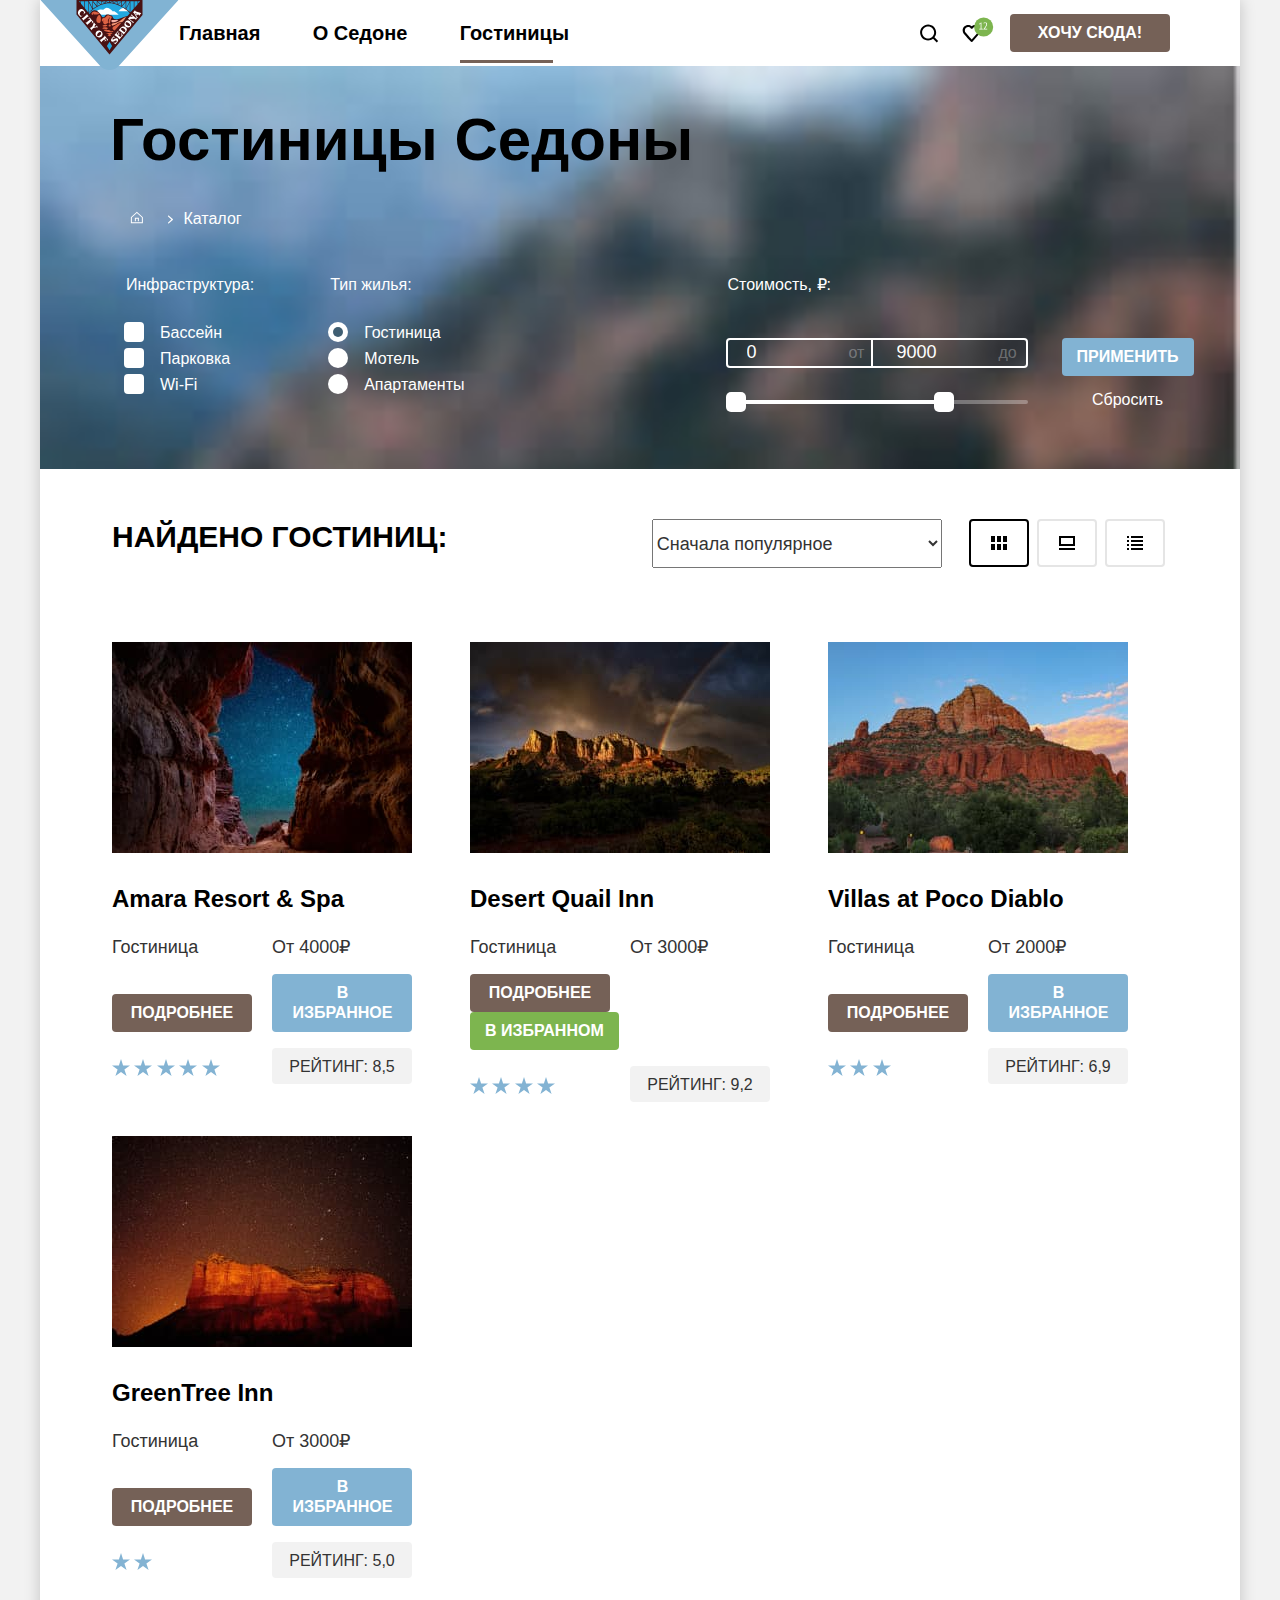
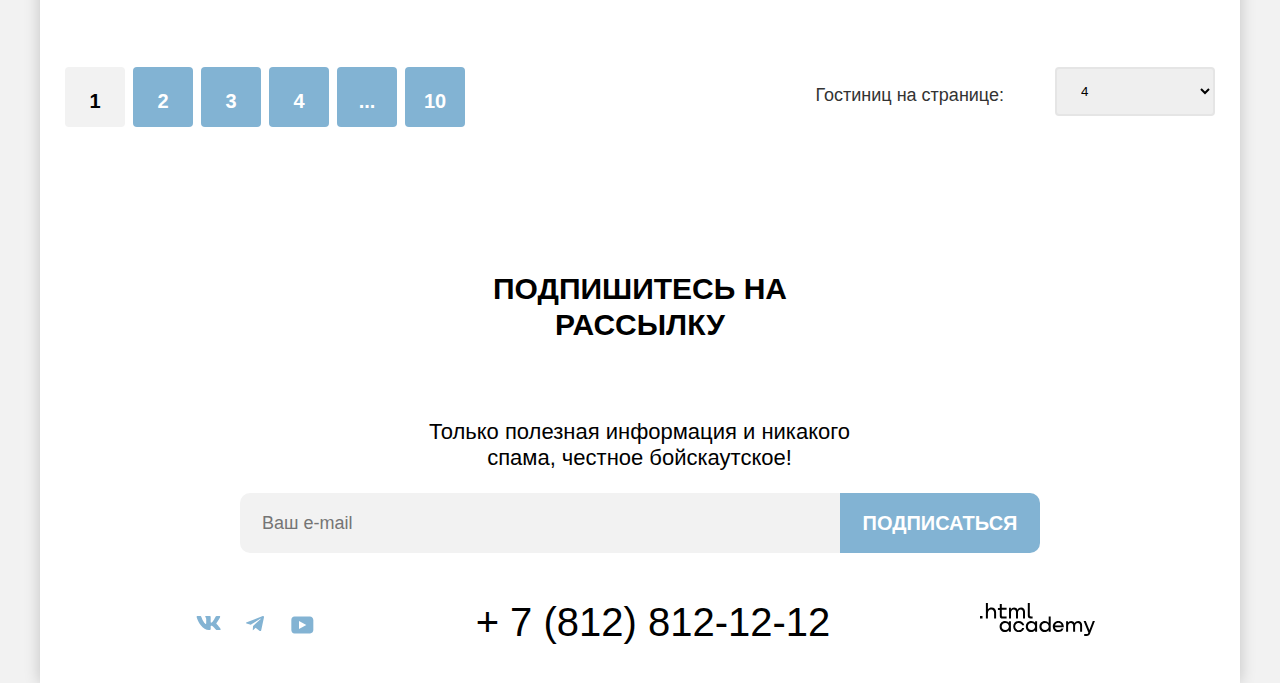
==== catalog.html @ 35399bec "Исправляет замечания по декоративным элементам" ====
<!DOCTYPE html>
<html lang="ru">
 <head>
   <meta charset="utf-8">
   <title>SEDONA Каталог</title>
   <link rel="stylesheet" href="./styles/styles.css">
 </head>

 <body>
  <div class="container">
  <!--Хедер-->
  <header class="page-header">

    <nav class="navigation">
        <a class="navigation-logo">
          <img class="logo" src="images/sedona.svg" width="139" height="70" alt="Логотип СЕДОНА">
        </a>

      <ul class="navigation-list">
        <li class="navigation-item">
          <a class="navigation-link" href="index.html">Главная</a>
        </li>
        <li class="navigation-item">
          <a class="navigation-link" href="#">О Седоне</a>
        </li>
        <li class="navigation-item">
          <a class="navigation-link navigation-link-current" href="Catalog.html">Гостиницы</a>
        </li>
      </ul>
      <ul class="navigation-list navigation-user">
        <li class="navigation-item">
          <a class="navigation-link" href="images/search.svg">
            <svg class="navigation-icon" aria-hidden="true" focusable="false" width="19" height="19" viewBox="0 0 19 19" fill="none" xmlns="http://www.w3.org/2000/svg"><path d="m18.159 17.05-3.711-3.7c1.003-1.3 1.705-3 1.705-4.9 0-4.4-3.61-8-8.023-8C3.718.45.107 4.15.107 8.55c0 4.4 3.61 8 8.023 8 1.805 0 3.51-.6 4.914-1.7l3.71 3.7 1.404-1.5ZM8.13 14.55c-3.31 0-6.017-2.7-6.017-6s2.708-6 6.017-6c3.31 0 6.017 2.7 6.017 6s-2.707 6-6.017 6Z" fill="#000"/></svg>

            <span class="visually-hidden">Поиск</span>
          </a>
        </li>
        <li class="navigation-item">
          <a class="navigation-link" href="#">
            <svg class="navigation-icon" aria-hidden="true" focusable="false" width="19" height="17" viewBox="0 0 19 17" fill="none" xmlns="http://www.w3.org/2000/svg"><path d="M9.577 17c-.301 0-.602-.1-.803-.4-5.415-6.1-6.719-7.5-7.02-7.9C1.052 7.8.651 6.6.651 5.4c0-3 2.407-5.4 5.516-5.4 1.304 0 2.507.5 3.51 1.3C10.68.5 11.983 0 13.187 0c3.008 0 5.516 2.4 5.516 5.4 0 1.3-.502 2.5-1.304 3.4l-7.02 7.9c-.2.2-.401.3-.802.3ZM3.56 7.5c.3.4 3.51 4 6.117 6.9l6.218-7c.5-.5.701-1.2.701-2 0-1.8-1.504-3.3-3.309-3.3-1.003 0-2.006.5-2.708 1.3-.3.3-.601.4-.902.4-.3 0-.602-.2-.802-.4-.702-.8-1.705-1.3-2.708-1.3-1.805 0-3.31 1.5-3.31 3.3-.1.9.301 1.6.703 2.1-.1 0-.1 0 0 0Z" fill="#000"/></svg>
            <svg class="navigation-icon-quantity" width="21" height="20" viewBox="0 0 21 20" fill="none" xmlns="http://www.w3.org/2000/svg"><rect x=".133" width="20" height="20" rx="10" fill="#7DB54F"/></svg>
            <svg class="navigation-icon-12" width="10" height="8" viewBox="0 0 10 8" fill="none" xmlns="http://www.w3.org/2000/svg"><path d="M1.264 6.76h1.4V1.92l.1-.59-.4.47-1.1.79-.38-.51 2.2-1.7h.36v6.38h1.37v.74h-3.55v-.74Zm7.829-4.67c0 .353-.067.717-.2 1.09a6.558 6.558 0 0 1-.51 1.11c-.207.373-.44.74-.7 1.1-.26.353-.52.69-.78 1.01l-.49.43v.04l.64-.11h2.18v.74h-3.98v-.29c.147-.153.323-.343.53-.57a16.068 16.068 0 0 0 1.3-1.63c.22-.313.417-.63.59-.95.18-.32.323-.637.43-.95.107-.313.16-.61.16-.89 0-.327-.093-.597-.28-.81-.187-.22-.47-.33-.85-.33-.253 0-.5.053-.74.16-.24.1-.447.217-.62.35l-.33-.57c.233-.2.51-.357.83-.47.32-.113.663-.17 1.03-.17.287 0 .54.043.76.13.22.08.407.197.56.35.153.153.27.337.35.55.08.207.12.433.12.68Z" fill="#fff"/></svg>
            <span class="visually-hidden">Корзина</span>
          </a>
        </li>
        <li class="navigation-item navigation-button">
          <a class="button navigation-user-button" href="#">ХОЧУ СЮДА!</a>
        </li>
      </ul>
    </nav>
  </header>

  <main class="main-container">

    <!--Фильтр блок-->
    <div class="catalog-filter-container">
      <h1 class="catalog-title">Гостиницы Седоны</h1>
      <ul class="breadcrumbs">
        <li class="breadcrumbs-item">
          <a class="breadcrumbs-link" href="index.html">
            <svg class="breadcrumbs-link" width="13" height="13" viewBox="0 0 13 13" fill="none" xmlns="http://www.w3.org/2000/svg"><path fill-rule="evenodd" clip-rule="evenodd" d="m.871 6.15 6-5.5 6 5.5v6.2h-12v-6.2Zm1 .4v4.8h10v-4.8l-5-4.5-5 4.5Zm4 3.8h-1v-3.5h4v3.5h-1v-2.5h-2v2.5Z"/></svg>
          </a>
          <svg width="6" height="9" viewBox="0 0 6 9" fill="none" xmlns="http://www.w3.org/2000/svg"><path d="m5.76 4.075-3.8-3.4c-.2-.2-.6-.2-.9 0-.3.2-.2.6 0 .8l3.3 3-3.2 3c-.2.2-.2.6 0 .8 0 .1.3.2.4.2.1 0 .3-.1.4-.2l3.8-3.4c.3-.2.3-.6 0-.8Z" fill="#fff"/></svg>
        </li>
        <li class="breadcrumbs-item">
          <a class="breadcrumbs-link">Каталог</a>
        </li>
      </ul>

      <form class="catalog-filter">
      <fieldset class="catalog-filter-group">
        <legend class="catalog-filter-title">Инфраструктура:</legend>
        <ul class="catalog-filter-list">
          <li class="catalog-filter-item">
            <label class="control">
            <input class="visually-hidden control-input" type="checkbox" name="bed-head-for-men" checked>
              <span class="control-infrastructure"></span>
              <span class="control-label">Басcейн</span>
          </label>
          </li>
            <li class="catalog-filter-item">
              <label class="control">
              <input class="visually-hidden control-input" type="checkbox" name="homme-deep-cleansing-cool" checked>
                <span class="control-infrastructure"></span>
                <span class="control-label">Парковка</span>
            </label>
            </li>
              <li class="catalog-filter-item">
                <label class="control">
                <input class="visually-hidden control-inputut" type="checkbox" name="so-intense">
                  <span class="control-infrastructure"></span>
                  <span class="control-label">Wi-Fi</span>
              </label>
              </li>
            </ul>
      </fieldset>
      <fieldset class="catalog-filter-group">
          <legend class="catalog-filter-title">Тип жилья:</legend>
          <ul class="catalog-filter-list">
            <li class="catalog-filter-item">
              <label class="control">
              <input class="visually-hidden control-input-type" type="radio" name="bed-head-for-men" checked>
              <span class="control-type"></span>
              <span class="control-label">Гостиница</span>
            </label>
            </li>
            <li class="catalog-filter-item">
              <label class="control">
              <input class="visually-hidden control-input-type" type="radio" name="homme-deep-cleansing-cool">
              <span class="control-type"></span>
              <span class="control-label">Мотель</span>
            </label>
            </li>
            <li class="catalog-filter-item">
              <label class="control">
              <input class="visually-hidden control-input-type" type="radio" name="so-intense">
              <span class="control-type"></span>
              <span class="control-label">Апартаменты</span>
            </label>
            </li>
          </ul>
      </fieldset>
      <fieldset class="catalog-filter-group filter-legend">
          <legend class="catalog-filter-title">Стоимость, ₽:</legend>
          <div class="range">
          <div class="range-wrapper-inputs">
              <label class="catalog-filter-label catalog-filter-label-from">
                 <input class="range-input" type="number" value="0" name="min-price"> от
              </label>
              <label class="catalog-filter-label">
                <input class="range-input" type="number" value="9000" name="max-price" style="width: 100px"> до
              </label>
            </div>

            <div class="range-scale">
              <div class="range-bar" style="left: 0; width: 228px">
                <button class="range-toggle toggle-min">
                  <span class="visually-hidden">Изменить минимальную цену.</span>
                </button>
                <button class="range-toggle toggle-max">
                  <span class="visually-hidden">Изменить максимальную цену.</span>
                </button>
              </div>
            </div>
          </div>
      </fieldset>
      <fieldset class="catalog-filter-button">
              <button class="button button-apply" type="submit">Применить</button>
              <button class="button button-reset" type="reset">Сбросить</button>
      </fieldset>
    </form>
  </div>
    <!--Каталог отелей-->

    <!--<div class="results-container">-->
      <section class="results">

      <!--<div class="results-wrap">-->
        <div class="sorting-container">
        <h2 class="results-title">Найдено гостиниц:</h2>


        <select class="select-control" aria-label="Сортировка">
          <option value="popular">Сначала популярное</option>
          <option value="cheap">Сначала дешёвое</option>
          <option value="expensive">Сначала дорогое</option>
        </select>
        <div class="sorting-card-grid">
          <a class="card-grid-toggle card-grid-toggle-current" href="#">
            <span class="visually-hidden">Показать карточки</span>
            <svg aria-hidden="true" focusable="false" width="16" height="14" viewBox="0 0 16 14" fill="none" xmlns="http://www.w3.org/2000/svg"><path d="M4 0H0v6h4V0ZM16 0h-4v6h4V0ZM10 0H6v6h4V0ZM4 8H0v6h4V8ZM16 8h-4v6h4V8ZM10 8H6v6h4V8Z" fill="#000"/></svg>
          </a>
          <a class="card-grid-toggle" href="#">
            <span class="visually-hidden">Показать по одной</span>
            <svg aria-hidden="true" focusable="false" width="16" height="14" viewBox="0 0 16 14" fill="none" xmlns="http://www.w3.org/2000/svg"><path d="M16 12H0v2h16v-2ZM14 2v6H2V2h12Zm2-2H0v10h16V0Z" fill="#000"/></svg>
          </a>
          <a class="card-grid-toggle" href="#">
            <span class="visually-hidden">Показать список</span>
            <svg aria-hidden="true" focusable="false" width="16" height="14" viewBox="0 0 16 14" fill="none" xmlns="http://www.w3.org/2000/svg"><path d="M2 0H0v2h2V0ZM16 0H4v2h12V0ZM2 4H0v2h2V4ZM16 4H4v2h12V4ZM2 8H0v2h2V8ZM16 8H4v2h12V8ZM2 12H0v2h2v-2ZM16 12H4v2h12v-2Z" fill="#000"/></svg>
          </a>
        </div>
        </div>
       <!--</div>-->

     <!--Bыбранные отели-->
      <ul class="results-list">
        <!--Отель 1-->
        <li class="results-card">
            <figure>
              <img class="results-card-image" src="images/catalog-hotels/hotel-1.jpg" width="300" height="211" alt="">
            </figure>
            <a class="results-card-link" href="product.html">
              <h3 class="results-card-title">Amara Resort & Spa</h3>
            </a>
            <div class="results-card-price">
              <p class="results-card-price">Гостиница</p>
              <span class="results-card-price">От 4000₽</span>
            </div>
            <div class="results-card-button">
              <a class="button button-detailed" href="#">Подробнее</a>
              <a class="button button-choice" href="#">В избранное</a>
            </div>
            <div class="results-card-image-inner">
              <div class="results-card-star">
              <svg aria-hidden="true" focusable="false" width="18" height="17" viewBox="0 0 18 17" fill="none" xmlns="http://www.w3.org/2000/svg">
                <path d="m9 0 2.1 6.5H18l-5.6 4 2.2 6.5L9 13l-5.6 4 2.2-6.5-5.6-4h6.9L9 0Z" fill="#83B3D3"/>
              </svg>
              <svg aria-hidden="true" focusable="false" width="18" height="17" viewBox="0 0 18 17" fill="none" xmlns="http://www.w3.org/2000/svg">
                <path d="m9 0 2.1 6.5H18l-5.6 4 2.2 6.5L9 13l-5.6 4 2.2-6.5-5.6-4h6.9L9 0Z" fill="#83B3D3"/>
              </svg>
              <svg width="18" height="17" viewBox="0 0 18 17" fill="none" xmlns="http://www.w3.org/2000/svg">
                <path d="m9 0 2.1 6.5H18l-5.6 4 2.2 6.5L9 13l-5.6 4 2.2-6.5-5.6-4h6.9L9 0Z" fill="#83B3D3"/>
              </svg>
              <svg width="18" height="17" viewBox="0 0 18 17" fill="none" xmlns="http://www.w3.org/2000/svg">
                <path d="m9 0 2.1 6.5H18l-5.6 4 2.2 6.5L9 13l-5.6 4 2.2-6.5-5.6-4h6.9L9 0Z" fill="#83B3D3"/>
              </svg>
              <svg width="18" height="17" viewBox="0 0 18 17" fill="none" xmlns="http://www.w3.org/2000/svg">
                <path d="m9 0 2.1 6.5H18l-5.6 4 2.2 6.5L9 13l-5.6 4 2.2-6.5-5.6-4h6.9L9 0Z" fill="#83B3D3"/>
              </svg>
            </div>
              <div class="results-rating-image">Рейтинг: 8,5</div>
            </div>
          </li>
<!--Отель 2-->
        <li class="results-card">
          <figure>
            <img class="results-card-image" src="images/catalog-hotels/hotel-2.jpg" width="300" height="211" alt="">
          </figure>
            <a class="results-card-link" href="product.html">
              <h3 class="results-card-title">Desert Quail Inn</h3>
            </a>
              <div class="results-card-price">
                <p class="results-card-price">Гостиница</p>
                <span class="results-card-price">От 3000₽</span>
              </div>
              <div class="results-card-button">
                <a class="button button-detailed" href="#">Подробнее</a>
                <a class="button button-choice-green" href="#">В избранном</a>
              </div>
              <div class="results-card-image-inner">
                <div class="results-card-star">
                <svg width="18" height="17" viewBox="0 0 18 17" fill="none" xmlns="http://www.w3.org/2000/svg">
                  <path d="m9 0 2.1 6.5H18l-5.6 4 2.2 6.5L9 13l-5.6 4 2.2-6.5-5.6-4h6.9L9 0Z" fill="#83B3D3"/>
                </svg>
                <svg width="18" height="17" viewBox="0 0 18 17" fill="none" xmlns="http://www.w3.org/2000/svg">
                  <path d="m9 0 2.1 6.5H18l-5.6 4 2.2 6.5L9 13l-5.6 4 2.2-6.5-5.6-4h6.9L9 0Z" fill="#83B3D3"/>
                </svg>
                <svg width="18" height="17" viewBox="0 0 18 17" fill="none" xmlns="http://www.w3.org/2000/svg">
                  <path d="m9 0 2.1 6.5H18l-5.6 4 2.2 6.5L9 13l-5.6 4 2.2-6.5-5.6-4h6.9L9 0Z" fill="#83B3D3"/>
                </svg>
                <svg width="18" height="17" viewBox="0 0 18 17" fill="none" xmlns="http://www.w3.org/2000/svg">
                  <path d="m9 0 2.1 6.5H18l-5.6 4 2.2 6.5L9 13l-5.6 4 2.2-6.5-5.6-4h6.9L9 0Z" fill="#83B3D3"/>
                </svg>
              </div>
                <div class="results-rating-image">Рейтинг: 9,2</div>
              </div>
              </li>
<!--Отель 3-->

            <li class="results-card">
              <figure>
                <img class="results-card-image" src="images/catalog-hotels/hotel-3.jpg" width="300" height="211" alt="">
              </figure>
              <a class="results-card-link" href="product.html">
                <h3 class="results-card-title">Villas at Poco Diablo</h3>
              </a>
              <div class="results-card-price">
                <p class="results-card-price">Гостиница</p>
                <span class="results-card-price">От 2000₽</span>
              </div>
              <div class="results-card-button">
                <a class="button button-detailed" href="#">Подробнее</a>
                <a class="button button-choice" href="#">В избранное</a>
              </div>
              <div class="results-card-image-inner">
                <div class="results-card-star">
                <svg width="18" height="17" viewBox="0 0 18 17" fill="none" xmlns="http://www.w3.org/2000/svg">
                  <path d="m9 0 2.1 6.5H18l-5.6 4 2.2 6.5L9 13l-5.6 4 2.2-6.5-5.6-4h6.9L9 0Z" fill="#83B3D3"/>
                </svg>
                <svg width="18" height="17" viewBox="0 0 18 17" fill="none" xmlns="http://www.w3.org/2000/svg">
                  <path d="m9 0 2.1 6.5H18l-5.6 4 2.2 6.5L9 13l-5.6 4 2.2-6.5-5.6-4h6.9L9 0Z" fill="#83B3D3"/>
                </svg>
                <svg width="18" height="17" viewBox="0 0 18 17" fill="none" xmlns="http://www.w3.org/2000/svg">
                  <path d="m9 0 2.1 6.5H18l-5.6 4 2.2 6.5L9 13l-5.6 4 2.2-6.5-5.6-4h6.9L9 0Z" fill="#83B3D3"/>
                </svg>
              </div>
                <div class="results-rating-image">Рейтинг: 6,9</div>
              </div>
              </li>
<!--Отель 4-->
              <li class="results-card">
                <figure>
                  <img class="results-card-image" src="images/catalog-hotels/hotel-4.jpg" width="300" height="211" alt="">
                </figure>
                <a class="results-card-link" href="product.html">
                  <h3 class="results-card-title">GreenTree Inn</h3>
                </a>
                <div class="results-card-price">
                  <p class="results-card-price">Гостиница</p>
                  <span class="results-card-price">От 3000₽</span>
                </div>
                <div class="results-card-button">
                  <a class="button button-detailed" href="#">Подробнее</a>
                  <a class="button button-choice" href="#">В избранное</a>
                </div>
                <div class="results-card-image-inner">
                  <div class="results-card-star">
                    <svg width="18" height="17" viewBox="0 0 18 17" fill="none" xmlns="http://www.w3.org/2000/svg">
                      <path d="m9 0 2.1 6.5H18l-5.6 4 2.2 6.5L9 13l-5.6 4 2.2-6.5-5.6-4h6.9L9 0Z" fill="#83B3D3"/>
                    </svg>
                    <svg width="18" height="17" viewBox="0 0 18 17" fill="none" xmlns="http://www.w3.org/2000/svg">
                      <path d="m9 0 2.1 6.5H18l-5.6 4 2.2 6.5L9 13l-5.6 4 2.2-6.5-5.6-4h6.9L9 0Z" fill="#83B3D3"/>
                    </svg>
                  </div>
                  <div class="results-rating-image">Рейтинг: 5,0</div>
                </div>
              </li>
      </ul>

      <div class="pagination-container">
      <ul class="pagination">
        <li class="pagination-item">
          <a class="pagination-link pagination-current">1</a>
        </li>
        <li class="pagination-item">
          <a class="pagination-link" href="#">2</a>
        </li>
        <li class="pagination-item">
          <a class="pagination-link" href="#">3</a>
        </li>
        <li class="pagination-item">
          <a class="pagination-link" href="#">4</a>
        </li>
        <li class="pagination-item">
          <a class="pagination-link" href="#">...</a>
        </li>
        <li class="pagination-item">
          <a class="pagination-link" href="#">10</a>
        </li>
      </ul>
      <p class="pagination-quantity">Гостиниц на странице:</p>
      <select class="pagination-select-control" aria-label="Сортировка">
        <option value="popular">4</option>
      </select>

    </div>
    </section>


    <!--Подписка-->
    <section class="newsletter-catalog">
      <h2 class="newsletter-title">Подпишитесь на рассылку</h2>
        <p class="newsletter-text">Только полезная информация и никакого спама, честное бойскаутское!</p>
      <form class="newsletter-form" action="https://echo.htmlacademy.ru/" method="post">
        <label class="visually-hidden" for="newsletter-email">Email</label>
        <input class="field-email" placeholder="Ваш e-mail" type="email" name="newsletter-email" id="newsletter-email" required>
        <button class="button button-email" type="submit">Подписаться</button>
      </form>
  </section>
  </main>

 <!--Футер-->
 <footer class="page-footer">
  <div class="page-footer-container">
    <h3 class="visually-hidden">Социальные сети</h3>
    <ul class="footer-social-list">
      <li class="footer-social-item">
        <a class="footer-social-link" href="#">
          <svg class="footer-social-ikon" aria-hidden="true" focusable="false" width="25" height="14" fill="none" xmlns="http://www.w3.org/2000/svg"><path fill-rule="evenodd" clip-rule="evenodd" d="M24.116.948c.166-.546 0-.948-.795-.948h-2.625c-.668 0-.976.347-1.143.73 0 0-1.335 3.196-3.226 5.272-.612.602-.89.793-1.224.793-.167 0-.418-.191-.418-.738V.948c0-.656-.184-.948-.74-.948H9.817C9.4 0 9.15.304 9.15.593c0 .621.946.765 1.043 2.513v3.798c0 .833-.153.984-.487.984-.89 0-3.055-3.211-4.34-6.885C5.116.288 4.865 0 4.193 0H1.566c-.75 0-.9.347-.9.73 0 .682.89 4.07 4.145 8.551C6.981 12.341 10.036 14 12.82 14c1.67 0 1.875-.368 1.875-1.003v-2.313c0-.737.158-.884.687-.884.39 0 1.057.192 2.615 1.667C19.776 13.216 20.07 14 21.071 14h2.625c.75 0 1.126-.368.91-1.096-.238-.724-1.088-1.775-2.215-3.022-.612-.71-1.53-1.475-1.809-1.858-.389-.491-.278-.71 0-1.147 0 0 3.2-4.426 3.533-5.929h.001Z"/></svg>
          <span class="visually-hidden">В контакт</span>
        </a>
      </li>
      <li class="footer-social-item">
        <a class="footer-social-link" href="#">
          <svg class="footer-social-ikon" aria-hidden="true" focusable="false" width="18" height="16" fill="none" xmlns="http://www.w3.org/2000/svg"><path d="M16.785.1.84 6.247c-1.088.438-1.08 1.045-.2 1.316L4.735 8.84l9.472-5.976c.448-.273.857-.126.52.172L7.053 9.962H7.05h.002l-.283 4.22c.414 0 .597-.19.829-.413l1.988-1.934 4.136 3.055c.762.42 1.31.204 1.5-.706L17.938 1.39C18.216.276 17.513-.229 16.785.1Z"/></svg>
          <span class="visually-hidden">Телеграмм</span>
        </a>
      </li>
      <li class="footer-social-item">
        <a class="footer-social-link" href="#">
          <svg class="footer-social-ikon" aria-hidden="true" focusable="false" width="23" height="18" fill="none" xmlns="http://www.w3.org/2000/svg"><path d="M18.94.5H3.507C1.647.5.333 2.094.333 3.9v10.094c0 1.912 1.314 3.506 3.174 3.506H19.16c1.642 0 3.174-1.594 3.174-3.4V3.9C22.114 2.094 20.801.5 18.94.5ZM7.995 13.037V4.963L15.328 9l-7.333 4.037Z"/></svg>
          <span class="visually-hidden">Ютуб</span>
        </a>
      </li>
    </ul>
  <section class="contact-info">
    <h3 class="visually-hidden">Телефон</h3>
    <a class="contact-phone" href="tel:+7(812)812-12-12">+ 7 (812) 812-12-12</a>
  </section>
  <div class="logo-academy">
    <a class="htmlacademy-link" href="https://htmlacademy.ru/">
      <svg class="htmlacademy-link" width="115" height="33" viewBox="0 0 115 33" fill="none" xmlns="http://www.w3.org/2000/svg"><path d="M0 12.9v2.6h2.5v-2.6H0ZM11.6 4.5c-1.6 0-2.8.7-3.6 1.7h-.1V0h-2v15.5h2v-5.3c0-2.1 1.3-3.6 3.3-3.6 1.8 0 2.9 1.4 2.9 3.2v5.7h2V9.4c.1-3-1.8-4.9-4.5-4.9ZM26.6 4.8h-4.8V1.1h-2v3.8h-1.9v2h1.9v6c0 1.7 1 2.7 2.7 2.7h4.1v-2h-3.7c-.7 0-1.1-.4-1.1-1.1V6.8h4.8v-2ZM41.1 4.6c-1.6 0-2.9.8-3.5 2.1h-.1c-.6-1.2-1.8-2.1-3.4-2.1-1.4 0-2.5.8-3.1 1.8h-.1V4.8H29v10.6h2V10c0-2 1-3.5 2.6-3.5 1.5 0 2.4 1 2.4 2.6v6.3h2V9.8c0-2.4 1.4-3.3 2.6-3.3 1.5 0 2.4 1 2.4 2.6v6.3h2V8.9c.1-2.5-1.4-4.3-3.9-4.3ZM47.8 12.7c0 1.7 1 2.7 2.8 2.7h2v-2h-1.7c-.7 0-1.1-.4-1.1-1.1V0h-2v12.7ZM28.9 19.7c-.9-1.1-2.2-1.8-3.9-1.8-3.1 0-5.4 2.3-5.4 5.6s2.3 5.6 5.4 5.6c1.8 0 3-.8 3.8-1.9h.1v1.6h2V18.2h-2v1.5Zm-3.6 7.4c-2.2 0-3.6-1.6-3.6-3.6s1.4-3.6 3.6-3.6 3.6 1.6 3.6 3.6c0 1.9-1.4 3.6-3.6 3.6ZM44.2 22c-.5-2.4-2.6-4.1-5.4-4.1-3.4 0-5.6 2.5-5.6 5.6 0 3.1 2.2 5.6 5.6 5.6 2.8 0 4.9-1.8 5.4-4.2h-2.1c-.4 1.3-1.7 2.3-3.3 2.3-2.2 0-3.6-1.6-3.6-3.6s1.4-3.6 3.6-3.6c1.6 0 2.8 1 3.3 2.2h2.1V22ZM55.1 19.7c-.9-1.1-2.2-1.8-3.9-1.8-3.1 0-5.4 2.3-5.4 5.6s2.3 5.6 5.4 5.6c1.8 0 3-.8 3.8-1.9h.1v1.6h2V18.2h-2v1.5Zm-3.6 7.4c-2.2 0-3.6-1.6-3.6-3.6s1.4-3.6 3.6-3.6 3.6 1.6 3.6 3.6c0 1.9-1.5 3.6-3.6 3.6ZM68.7 19.8c-.9-1.1-2.2-1.9-3.9-1.9-3.1 0-5.4 2.3-5.4 5.6s2.2 5.6 5.4 5.6c1.7 0 3-.8 3.8-1.8h.1v1.5h2V13.4h-2v6.4Zm-3.6 7.3c-2.2 0-3.6-1.6-3.6-3.6s1.4-3.6 3.6-3.6 3.6 1.6 3.6 3.6c-.1 2-1.5 3.6-3.6 3.6ZM78.3 17.9c-3.3 0-5.5 2.5-5.5 5.6 0 3 2.1 5.6 5.5 5.6 2.5 0 4.5-1.3 5.2-3.6h-2.1c-.5 1-1.6 1.6-3 1.6-1.9 0-3.3-1.3-3.4-2.9h8.8c.2-3.6-2-6.3-5.5-6.3Zm0 1.9c1.7 0 3 1 3.3 2.6h-6.5c.3-1.5 1.5-2.6 3.2-2.6ZM98.2 17.9c-1.6 0-2.9.8-3.6 2h-.1c-.6-1.2-1.8-2-3.4-2-1.4 0-2.5.7-3.1 1.8v-1.5h-1.9v10.6h2v-5.4c0-2 1-3.4 2.6-3.5 1.5 0 2.4 1 2.4 2.6v6.3h2v-5.6c0-2.4 1.4-3.3 2.6-3.3 1.5 0 2.4 1 2.4 2.6v6.3h2v-6.5c.1-2.6-1.4-4.4-3.9-4.4ZM109.4 27l-3.6-8.9h-2.2l4.8 11.6c-.3.9-.7 1.2-1.7 1.2h-2.5v2h2.5c1.8 0 2.8-.8 3.5-2.6l4.7-12.2h-2.1l-3.4 8.9Z"/></svg>
    </a>
  </div>
</div>
</footer>
</div>
</body>
</html>
---- styles/styles.css ----
@font-face {
 font-family: "PT Sans";
 font-style: normal;
 font-weight: 400;
 src: url("../fonts/ptsans-400.woff2") format("woff2");
 font-display: swap;
}

@font-face {
    font-family: "PT Sans";
    font-style: normal;
    font-weight: 700;
    src: url("../fonts/ptsans-700.woff2") format("woff2");
    font-display: swap;
}

html {
  height: 100%;
}

   body {
    font-family: "PT Sans", sans-serif;
    font-style: 22px;
    line-height: 26px;
    color: #000000;
    background-color: #F2F2F2;
    margin: 0;
   }

   .visually-hidden {
    position: absolute;
    width: 1px;
    height: 1px;
    margin: -1px;
    padding: 0;
    border: 0;
    clip: rect(0 0 0 0);
    overflow: hidden;
  }

  .container {
    width: 1200px;
    margin: 0 auto;
    background: #FFFFFF;
    box-shadow: 0px 0px 15px rgba(0, 0, 0, 0.2);
  }

  .main-container {
    flex-grow: 1;
  }

 .button {
    display: inline-block;
    padding: 9px 15px;
    font-weight: 700;
    font-size: 16px;
    line-height: 20px;
    text-align: center;
    color: #FFFFFF;
    border: none;
    text-decoration: none;
    text-transform: uppercase;
    border-radius: 4px;
    cursor: pointer;
  }

/* Header */
  .navigation {
    display: flex;
    width: 1200px;
    margin: 0 auto;
    height: 66px;
  }

  .navigation-list {
    display: flex;
    flex-wrap: wrap;
    width: 390px;
    margin: 0;
    padding: 0;
    list-style-type: none;
    justify-content: space-between;
    align-items: center;
  }

  .navigation-item {
    position: relative;
    text-align: center;
  }

  .navigation-link {
    position: relative;
    display: block;
    font-weight: 700;
    font-size: 20px;
    line-height: 26px;
    color: #000000;
    text-align: center;
    text-decoration: none;
    text-transform: capitalize;
  }

.navigation-icon-quantity {
  position: absolute;
  width: 20px;
  height: 20px;
  left: 24px;
  top: -5px;
}

.navigation-icon-12 {
  position: absolute;
  left: 28px;
}

.navigation-link-index::before {
  position: absolute;
  bottom: 0;
  height: 3px;
  background-color: #756157;
  top: 40px;
  content: "";
  min-width: 68px;
  margin: 0;
}

.navigation-link-current::before {
  position: absolute;
  bottom: 0;
  height: 3px;
  background-color: #756157;
  top: 40px;
  content: "";
  min-width: 93px;
  margin: 0;
}

  .navigation-icon {
    position: absolute;
    top: 0;
    right: 0;
    bottom: 0;
    left: 0;
    margin: auto;
    fill:  #000000;
  }

  .navigation-user {
    margin-left: auto;
    text-align: center;
    justify-content: flex-end;
    padding-right: 70px;
  }

  .navigation-user-button {
    width: 130px;
    background: #756157;
    margin-left: 18px;
  }

  .navigation-user-button:hover {
    background: #615048;
  }

  .navigation-user-button:focus {
    background: #615048;
  }

  .navigation-user-button:active {
    color: rgba(255, 255, 255, 0.3);
    background: #756157;
  }

  .navigation-user .navigation-link {
    min-width: 42px;
    min-height: 22px;
  }

/*Рекламный блок*/
  .intro {
    background: url("../images/divider.svg") left 0 bottom 0,
    url("../images/background-mountains.jpg") center/cover;
    min-height: 484px;
    background-repeat: no-repeat;
    text-align: center;
    padding-top: 51px;
  }

  .advantages-lead-title {
    font-weight: 700;
    font-size: 30px;
    line-height: 36px;
    width: 620px;
    min-height: 72px;
    margin: 0 auto;
    padding: 69px 0 0 0;
    text-align: center;
  }

  .advantages-lead-subtitle {
    text-align: center;
    padding-top: 31px;
    padding-bottom: 90px;
  }

  .intro-decorative {
    position: absolute;
    transform: translate(-50%, 31%);
  }

/*Блоки преимуществ*/

.advantages-item {
  width: 400px;
  min-height: 385px;
  font-size: 30px;
}

.advantages-item-wrapper {
  width: 100%;
  display: flex;
  background: #82B3D3;
}

.advantages-item-text {
  display: flex;
  flex-direction: column;
  align-items: center;
  width: 230px;
  padding-top: 92px;
  margin-right: auto;
  margin-left: auto;
}

.advantages-item-title {
  font-weight: 700;
  font-size: 24px;
  line-height: 28px;
  text-align: center;
  margin: 0;
}

.advantages-item-number {
  font-weight: 400;
  font-size: 18px;
  line-height: 21px;
  padding: 30px 0 30px 0;
}

.advantages-item-features {
  margin: 0;
  font-weight: 400;
  font-size: 18px;
  line-height: 21px;
  text-align: center;
}

.advantages-item-pic {
  width: 800px;
  height: 384px;
  background-color: #ccc;
}

.advantages-sublist {
  display: flex;
  list-style: none;
  padding: 0;
  margin: 0;
}

.advantages-sublist-wrapper {
  display: flex;
  flex-direction: column;
  align-items: center;
}


.advantages-sublist-pic {
  text-align: center;
  padding: 80px 0 0 0;
}


.advantages-title {
  font-weight: 700;
  font-size: 24px;
  line-height: 28px;
  color: #000000;
  text-align: center;
  text-transform: uppercase;
  text-decoration: none;
  margin: 0;
}

.advantages-sublist-title {
  margin: 30px 0 30px 0;
}

.advantages-description-desc {
  font-weight: 400;
  font-size: 18px;
  line-height: 21px;
  color: #333333;
  width: 230px;
  min-height: 63px;
  text-align: center;
  margin: 0;
}

.advantages-list {
  width: 100%;
  list-style: none;
  margin: 0;
  padding: 0;
  display: flex;
  flex-wrap: wrap;
}

.advantages-item-full {
  width: 100%;
}

.advantages-item-pic img {
  width: 100%;
  height: auto;
}

.advantages-sublist li {
  width: 400px;
}

.advantages-housing, .advantages-souvenirs {
  background: rgba(131, 179, 211, 0.12);
}

.advantages-meal {
  background: #FFFFFF;
}

.advantages-area, .advantages-tourists {
  background: rgba(131, 179, 211, 0.12);
}

.advantages-road {
background: rgba(131, 179, 211, 0.2);
}

/*Заинтересовались*/
.appointment {
  min-height: 417px;
  background: #FFFFFF;
  color: #000000;
  text-align: center;
}

.appointment-title {
  font-weight: 700;
  font-size: 30px;
  line-height: 36px;
  padding: 91px 0 0 0;
}

.appointment-interested  {
  font-weight: 400;
  font-size: 22px;
  line-height: 26px;
  width: 592px;
  min-height: 52px;
  text-align: center;
  margin: 0 auto;
  padding: 0 0 56px 0;
}

.appointment-button {
  background: #756157;
  width: 544px;
  padding: 12px 15px;
}

.appointment-button:hover {
  background: #615048;
  border-radius: 4px;
}

.appointment-button:focus {
  background: #615048;
  border-radius: 4px;
}

.appointment-button:active {
  background: #756157;
  border-radius: 4px;
  color: rgba(255, 255, 255, 0.3);
}


/*Подписка*/
.newsletter {
  background-image: url("../images/newsletter.jpg");
  background-size: 100% auto;
  min-height: 411px;
  background-repeat: no-repeat;
  text-align: center;
  color: #FFFFFF;
}

.newsletter-title {
  font-weight: 700;
  font-size: 30px;
  line-height: 36px;
  text-transform: uppercase;
  padding: 94px 398px 29px 398px;
}

.newsletter-text {
  font-weight: 400;
  font-size: 22px;
  line-height: 26px;
  text-align: center;
  color:#FFFFFF;
  padding: 0 363px 0 362px;
}

.newsletter-form {
  display: flex;
  justify-content: center;
}

.field-email {
  width: 578px;
  background: #F2F2F2;
  border-radius: 10px 0 0 10px;
  border: none;
  font-weight: 400;
  font-size: 18px;
  line-height: 21px;
  color: #000000;
  align-items: center;
  padding: 20px 0 19px 22px;
  margin: 0;
}


.button-email {
  background: #82B3D3;
  border-radius: 0 10px 10px 0;
  color: #FFFFFF;
  align-items: center;
  text-align: center;
  text-transform: uppercase;
  font-weight: 700;
  font-size: 20px;
  line-height: 36px;
  padding: 12px 15px;
  width: 200px;
  margin: 0;
}

.newsletter-catalog {
  display: flex;
  flex-direction: column;
  margin: 0;
  min-height: 411px;
  text-align: center;
  color: #000000;
  background: #FFFFFF;
}

.newsletter-catalog p {
  color: #000000;
}

.field-email {
  width: 578px;
  background: #F2F2F2;
  border-radius: 10px 0 0 10px;
  border: none;
  font-weight: 400;
  font-size: 18px;
  line-height: 21px;
  color: #000000;
  align-items: center;
  padding: 20px 0 19px 22px;
  margin: 0;
}

/*Футер*/

.page-footer {
  background: #FFFFFF;
  color: #000000;
  align-items: center;
  min-height: 120px;
}

.page-footer-container {
  display: flex;
  width: 1060px;
  margin: 0 auto;
  min-height: 120px;
  justify-content: space-around;
  align-items: center;

}

.footer-social-list {
  display: flex;
  flex-wrap: wrap;
  list-style-type: none;
  padding: 0;
  align-items: center;
  justify-content: center;
}

.footer-social-item {
  width: 47px;
  height: 40px;
  align-items: center;
  justify-content: center;
  fill:#83B3D3;
}

.footer-social-link {
  display: block;
  font-weight: 700;
  font-size: 20px;
  line-height: 26px;
  text-align: center;
  text-decoration: none;
  text-transform: capitalize;
  margin: 0;
  justify-content: center;
  fill:#83B3D3;
}

.footer-social-ikon {
  margin: 0;
  padding: 13px 11px;
  fill:#83B3D3;
}
.footer-social-ikon:hover {
  fill: #68A2CA;
}

.footer-social-ikon:focus {
  fill: #68A2CA;
}

.footer-social-ikon:active {
  fill: rgba(104, 162, 202, 0.3);
}

.footer-social-item:nth-child(3n) {
  margin-right: 0;
}

.footer-social-link {
  display: block;
  background-color:   #FFFFFF;
  background-repeat: no-repeat;
  background-position: center;
  background-size: 24px 14px;
}

.contact-phone {
  font-weight: 400;
  font-size: 40px;
  line-height: 40px;
  text-align: center;
  text-transform: uppercase;
  width: 120px;
  min-height: 50px;
  color: #000000;
  text-decoration: none;
}

.contact-phone:hover {
  color: #756157;
}

.contact-phone:focus {
  color: #756157;
}

.contact-phone:active {
  color: rgba(117, 97, 87, 0.3);
}

.htmlacademy-link {
  fill: #000000;
}

.htmlacademy-link:hover {
  fill:  #756157;
}

.htmlacademy-link:focus {
  fill: #756157;
}

.htmlacademy-link:active {
  fill: rgba(117, 97, 87, 0.3);
}


/*Модальное окно*/

.modal-container {
  position: fixed;
  top: 0;
  left: 0;
  display: flex;
  width: 100%;
  height: 100%;
  background-color: rgba(242, 242, 242, 0.8);
}

.modal-container-close {
  display: none;
}

.modal {
  position: relative;
  margin: auto;
  background: #FFFFFF;
  box-shadow: 0 25px 50px rgba(0, 0, 0, 0.15);
  border-radius: 30px;
  width: 715px;
}

.modal-title {
  margin-top: 62px;
  margin-left: 68px;
  margin-bottom: 24px;
  font-weight: 700;
  font-size: 30px;
  line-height: 36px;
  color: #000000;
  text-transform: uppercase;
}

.modal-close-button {
  position: absolute;
  padding: 0;
  top: 54px;
  left: 592px;
  width: 53px;
  height: 53px;
  border-radius: 50%;
  background-color: #F2F2F2;
  border: none;
  background-image: url("../images/close.svg");
  background-repeat: no-repeat;
  background-position: center;
  cursor: pointer;
}

.modal-close-button:hover {
  background: #E6E6E6;
  background-image: url("../images/close.svg");
  background-repeat: no-repeat;
  background-position: center;
}

.modal-close-button:focus {
  background: #E6E6E6;
  background-image: url("../images/close.svg");
  border: 3px solid #83B3D3;
  background-repeat: no-repeat;
  background-position: center;
}

.modal-close-button:active {
  background: #E6E6E6;
  background-image: url("../images/close.svg");
  background-repeat: no-repeat;
  background-position: center;
}

.form-label-data {
  font-weight: 700;
  font-size: 20px;
  line-height: 26px;
  margin-left: 70px;
  margin-right: 42px;
  text-align: center;
}

.form-label-quantity {
  display: flex;
  align-items: center;
  font-weight: 700;
  font-size: 20px;
  line-height: 26px;
  margin-left: 70px;
  margin-right: 62px;
  text-align: center;
}

.label-children {
  margin-right: 43px;
}

.field {
  width: 420px;
  font-weight: 400;
  font-size: 18px;
  line-height: 21px;
}

.appointment-form-quantity {
  display: flex;
}

.appointment-info {
  font-weight: 400;
  font-size: 16px;
  line-height: 21px;
  color: #FF5757;
  margin-left: 225px;
}

.appointment-info-data {
  font-weight: 400;
  font-size: 16px;
  line-height: 21px;
  color: #333333;
  margin-left: 225px;
}

.form-label {
  display: flex;
  font-weight: 700;
  font-size: 20px;
  line-height: 26px;
  margin-left: 42px;
  text-align: center;
}

/*Tooltip*/

.tooltip {
  position: absolute;
  margin-top: 4px;
  margin-left: 2px;
  width: 25px;
  height: 25px;
}

.tooltip-toggle {
  border: none;
  background-color: transparent;
  padding: 0;
  margin: 0;
  display: block;
}

.tooltip-icon {
  width: 25px;
  height: 25px;
  color: #83B3D3;
  display: block;
}

.tooltip-toggle:hover .tooltip-icon {
  color: #83B3D3;
}


.tooltip-text {
  background-color: #242424;
  color: #ffffff;
  font-weight: 400;
  font-size: 16px;
  line-height: 21px;
  text-transform: none;
  padding: 14px 18px 18px 22px;
  border-radius: 10px;
  width: 256px;
  position: absolute;
  margin-bottom: 6px;
  left: 50%;
  transform: translateX(-50%);
  z-index: 1;
  display: none;
}

.tooltip-toggle:hover + .tooltip-text,
.tooltip-toggle:focus + .tooltip-text {
  display: block;
}

 /*кнопка -+*/

.quantity-wrapper {
  display: flex;
  background: #F2F2F2;
  border-radius: 4px;
  width: 133px;
  height: 50px;
}

.btn-minus-plus {
  padding: 0;
  border: none;
  background-color: transparent;
  font: inherit;
  color: inherit;
  cursor: inherit;
}

.visiters-number {
  font-weight: 400;
  font-size: 18px;
  line-height: 21px;
  background-color: transparent;
  color: #000000;
  border: 0;
  border-radius: 4px;
  margin: 0;
  padding: 0;
  padding-top: 15px;
  padding-bottom: 15px;
  text-align: center;
  width: 107px;
  border-width: 0;
}

.button-search {
  background: #83B3D3;
  border-radius: 10px;
  font-weight: 700;
  font-size: 20px;
  line-height: 36px;
  width: 575px;
  padding: 0;
  margin-left: 70px;
  margin-bottom: 70px;
  margin-top: 40px;
}

/*Catalog*/

.catalog-filter-container {
  background-image: url("../images/background-filter.jpg");
  background-size: 100% auto;
  min-height: 403px;
}

.catalog-title {
  font-weight: 700;
  font-size: 60px;
  line-height: 78px;
  padding-top: 35px;
  padding-left: 70px;
  margin: 0;
}

.breadcrumbs {
  display: flex;
  margin: 0;
  padding: 0;
  color: #FFFFFF;
  list-style-type: none;
  padding-left: 70px;
  padding-top: 27px;
}

.breadcrumbs-link {
  padding-right: 10px;
  padding-left: 10px;
  text-decoration: none;
  fill: #FFFFFF
}

.breadcrumbs-link:hover {
  color:rgba(255, 255, 255, 0.6);
  fill: rgba(255, 255, 255, 0.6);
}

.breadcrumbs-link:focus {
  color: #FFFFFF;
  fill: #FFFFFF;
}

.breadcrumbs-link:active {
  color: rgba(255, 255, 255, 0.3);
  fill: rgba(255, 255, 255, 0.3);
}

.catalog-filter {
  display: flex;
  width: 100% auto;
  min-height: 148;
  margin: 0;
  flex-wrap: wrap;
  color: #FFFFFF;
  align-items: flex-start;
  padding-left: 70px;
  padding-top: 40px;
}

.catalog-filter-group {
border: none;
}

.range-scale {
  position: relative;
  height: 4px;
  margin-bottom: 16px;
  background-color: rgba(255,255,255,0.3);
  border-radius: 2px;
  margin-top: 32px;
}

.range-bar {
  position: absolute;
  height: 4px;
  background: #FFFFFF;
}

.range-toggle {
  position: absolute;
  width: 20px;
  height: 20px;
  background: #ffffff;
  cursor: pointer;
  border-radius: 5px;
  border: none;
}

.range-toggle:hover {
  border: 3px solid #83B3D3;
}

.range-toggle:active,
.range-toggle:focus {
  outline: 3px solid #FFFFFF;
}

.toggle-min  {
  top: -8px;
}

.toggle-max {
  top: -8px;
  right: 0;
}

.range-wrapper-inputs {
  display: flex;
  border: 2px solid #FFFFFF;
  border-radius: 4px;
  margin-top: 34px;
  color: rgba(255,255,255,0.3);
}

.catalog-filter-list {
  display: block;
  list-style-type: none;
  align-self: start;
  padding-left: 0;
  margin-right: 70px;
}

.catalog-filter-label {
  display: flex;
  margin-right: 5px;
  width: 143px;
}

.catalog-filter-label-from {
  border-right: 2px solid #FFFFFF;
}

.range-input {
  width: 100px;
  padding: 0 2px;
  padding-left: 19px;
  font: inherit;
  text-align: left;
  background-color: transparent;
  border: none;
  appearance: textfield;
  font-weight: 400;
  font-size: 18px;
  line-height: 21px;
  color: #FFFFFF;
}

.range-input::-webkit-outer-spin-button,
.range-input::-webkit-inner-spin-button {
  appearance: none;
  margin: 0;
}

.filter-legend {
  margin-left: 165px;
  width: 288px;
}

.control {
  position: relative;
  display: block;
  padding-left: 36px;
}

.control-infrastructure {
  position: absolute;
  top: 2px;
  left: 0;
  width: 20px;
  height: 20px;
  background: #FFFFFF;
  border-radius: 4px;
}

.control:hover .control-infrastructure {
  background: rgba(255, 255, 255, 0.6);
  border-radius: 4px;
}

.control:focus .control-infrastructure {
  background: rgba(255, 255, 255, 0.6);
  border: 3px solid #83B3D3;
  border-radius: 4px;
}

.control:active .control-infrastructure {
  background: rgba(255, 255, 255, 0.3);
  border-radius: 4px;
}

.control-input[type="checkbox"]:checked + .control-infrastructure::before
.control-input[type="checkbox"]:checked + .control-infrastructure::after {
  position: absolute;
  top: 5px;
  left: 4px;
  background-image: url("../images/check.svg");
  content: "";
}

.control-type {
  position: absolute;
  top: 2px;
  left: 0;
  width: 20px;
  height: 20px;
  border-radius: 50%;
  background: #FFFFFF;
}

.control:hover .control-type {
  background: #FFFFFF;
}

.control:focus .control-typ {
  background: #FFFFFF;
  border: 3px solid #83B3D3;
}

.control:active .control-type {
  background: #FFFFFF;
}

.control-input-type[type="radio"]:checked + .control-type::before {
  position: absolute;
  top: 5px;
  left: 5px;
  width: 10px;
  height: 10px;
  background-color: #3F5E72;;
  border-radius: 50%;
  content: "";
}


.catalog-filter-button {
  display: flex;
  flex-direction: column;
  font-size: 16px;
  line-height: 20px;
  text-align: center;
  padding-left: 20px;
  border: none;
  margin: 0;
}

.button-apply {
  font-weight: 700;
  background: #82B3D3;
  text-transform: uppercase;
  margin-top: 60px;
}

.button-apply:hover {
  background: #68A2CA;
}

.button-apply:active {
  background: #82B3D3;
  color: rgba(255, 255, 255, 0.3);
}

.button-apply:focus {
  background: #68A2CA;
}

.button-reset {
  font-weight: 400;
  font-size: 16px;
  line-height: 20px;
  color: #FFFFFF;
  border: none;
  text-transform: none;
  background:transparent;
  padding-top: 14px;
}

.button-reset:hover {
  color: rgba(255, 255, 255, 0.6)
}

.button-reset:focus {
  color: #FFFFFF;
  border: 3px solid #83B3D3;
  border-radius: 4px;
}

.button-reset:active {
  color: rgba(255, 255, 255, 0.3);
  border: 0;
}


/*Каталог отелей*/


.results-wrap {
  display: flex;
  text-align: center;
  margin: 0 auto;
  justify-content: space-between;
}

.sorting-container {
  display: flex;
  padding-top: 50px;
  padding-left: 72px;
  padding-bottom: 58px;
  margin-right: 71px;
  justify-content: space-between;
}

.results-title {
  font-weight: 700;
  font-size: 30px;
  line-height: 36px;
  text-transform: uppercase;
  color: #000000;
  margin: 0;
  align-items: start;
}

.select-control {
  font-weight: 400;
  font-size: 18px;
  line-height: 21px;
  color: #333333;
  width: 290px;
  height: 49px;
  margin-left: 181px;
}

.sorting-card-grid {
  display: flex;
}

.card-grid-toggle {
  display: flex;
  align-items: center;
  justify-content: center;
  width: 56px;
  height: 44px;
  border: 2px solid #E5E5E5;
  border-radius: 4px;
  flex-direction: column;
  margin-right: 4px;
  margin-left: 4px;
}

.card-grid-toggle-current {
  border: 2px solid #000000;
  border-radius: 4px;
}


.card-grid-toggle:hover {
 border: 2px solid #000000;
  border-radius: 4px;
}

.card-grid-toggle:hover {
  border: 2px solid #000000;
   border-radius: 4px;
 }

 .card-grid-toggle:focus {
  border: 2px solid #68A2CA;
  border-radius: 4px;
 }

 .card-grid-toggle:active {
  border: 2px solid #000000;
   border-radius: 4px;
 }



.button-light {
  padding-top: 50px;
}



.results-list {
  display: grid;
  grid-template-columns: repeat(3, 340px);
  list-style-type: none;
  width: 1056px;
  margin: 0 auto;
  margin-bottom: 64px;
  padding: 0;
  gap: 18px;
}

figure {
  margin-left: 0;
  margin-right: 0;
}

.results-card {
  padding-right: 38px;
}

.results-card-button {
  padding-top: 16px;
  padding-bottom: 16px;
  justify-content: space-between;
}

.results-card-link {
  text-decoration: none;
}

.results-card-title {
  font-weight: 700;
  font-size: 24px;
  line-height: 28px;
  color: #000000;
  text-decoration: none;
}

.results-card-price{
  display: flex;
  font-weight: 400;
  font-size: 18px;
  line-height: 21px;
  color: #333333;
  margin: 0;
  padding: 0;
}

.results-card-price p {
  width: 140px;
  margin-right: 20px;
}

.results-card-image-inner {
  display: flex;
  margin: 0;
  text-transform: uppercase;
}

.button-detailed {
  background: #756157;
  margin-right: 16px;
  width: 110px;
}

.button-detailed:hover {
  background: #615048;
}

.button-detailed:active {
  color: rgba(255, 255, 255, 0.3);
  background: #756157;
}

.button-detailed:focus {
  background: #615048;
}

.button-choice:hover {
  background: #68A2CA;
}

.button-choice:active {
  background: #82B3D3;
  color: rgba(255, 255, 255, 0.3);
}

.button-choice:focus {
  background: #68A2CA;
}

.button-choice {
  background: #82B3D3;
  width: 110px;
}

.button-choice-green:hover {
  background: #6C9E42;
}

.button-choice-green:focus {
  background: #6C9E42;
}

.button-choice-green:active {
  background: #7DB54F;
  color: rgba(255, 255, 255, 0.3);
}

.results-card-star {
  width: 120px;
  padding-right: 20px;
  margin-right: 20px;
  padding-top: 10px;
}

.button-choice-green {
  background: #7DB54F;
}

.results-rating-image {
  font-weight: 400;
  font-size: 16px;
  line-height: 20px;
  text-transform: uppercase;
  width: 140px;
  padding-top: 9px;
  margin: 0;
  background: #F2F2F2;
  color: #333333;
  border-radius: 4px;
  text-align: center;
}

/* Пагинация*/
.pagination-container {
  display: flex;
  padding: 25px;
}

.pagination {
  display: flex;
  margin: 0;
  padding: 0;
  list-style-type: none;
}

.pagination-item:not(:last-child) {
  margin-right: 8px;
}

.pagination-link {
  display: block;
  box-sizing: border-box;
  width: 60px;
  height: 60px;
  font-weight: 700;
  font-size: 20px;
  line-height: 36px;
  background: #82B3D3;
  border-radius: 4px;
  padding: 16px;
  text-decoration: none;
  color: #FFFFFF;
  text-align: center;
}

.pagination-link:hover {
  background-color: #68A2CA;
}

.pagination-link:focus {
  background-color: #68A2CA;
}

.pagination-link:active {
  background: #82B3D3;
  border: 1px solid #82B3D3;
  color: rgba(255, 255, 255, 0.3);
}

.pagination-quantity {
color: #333333;
font-weight: 400;
font-size: 18px;
line-height: 21px;
margin-left: auto;
padding-right: 51px;
}

.pagination-current {
  background: #F2F2F2;
  color: #000000;
}

.pagination-select-control {
  width: 160px;
  height: 49px;
  border: 2px solid #E5E5E5;
  border-radius: 4px;
  padding-left: 20px;
}

.button-email:hover {
  background: #68A2CA;
}

.button-email:active {
  background: #82B3D3;
  color: rgba(255, 255, 255, 0.3);
}

.button-email:focus {
  background: #68A2CA;
}
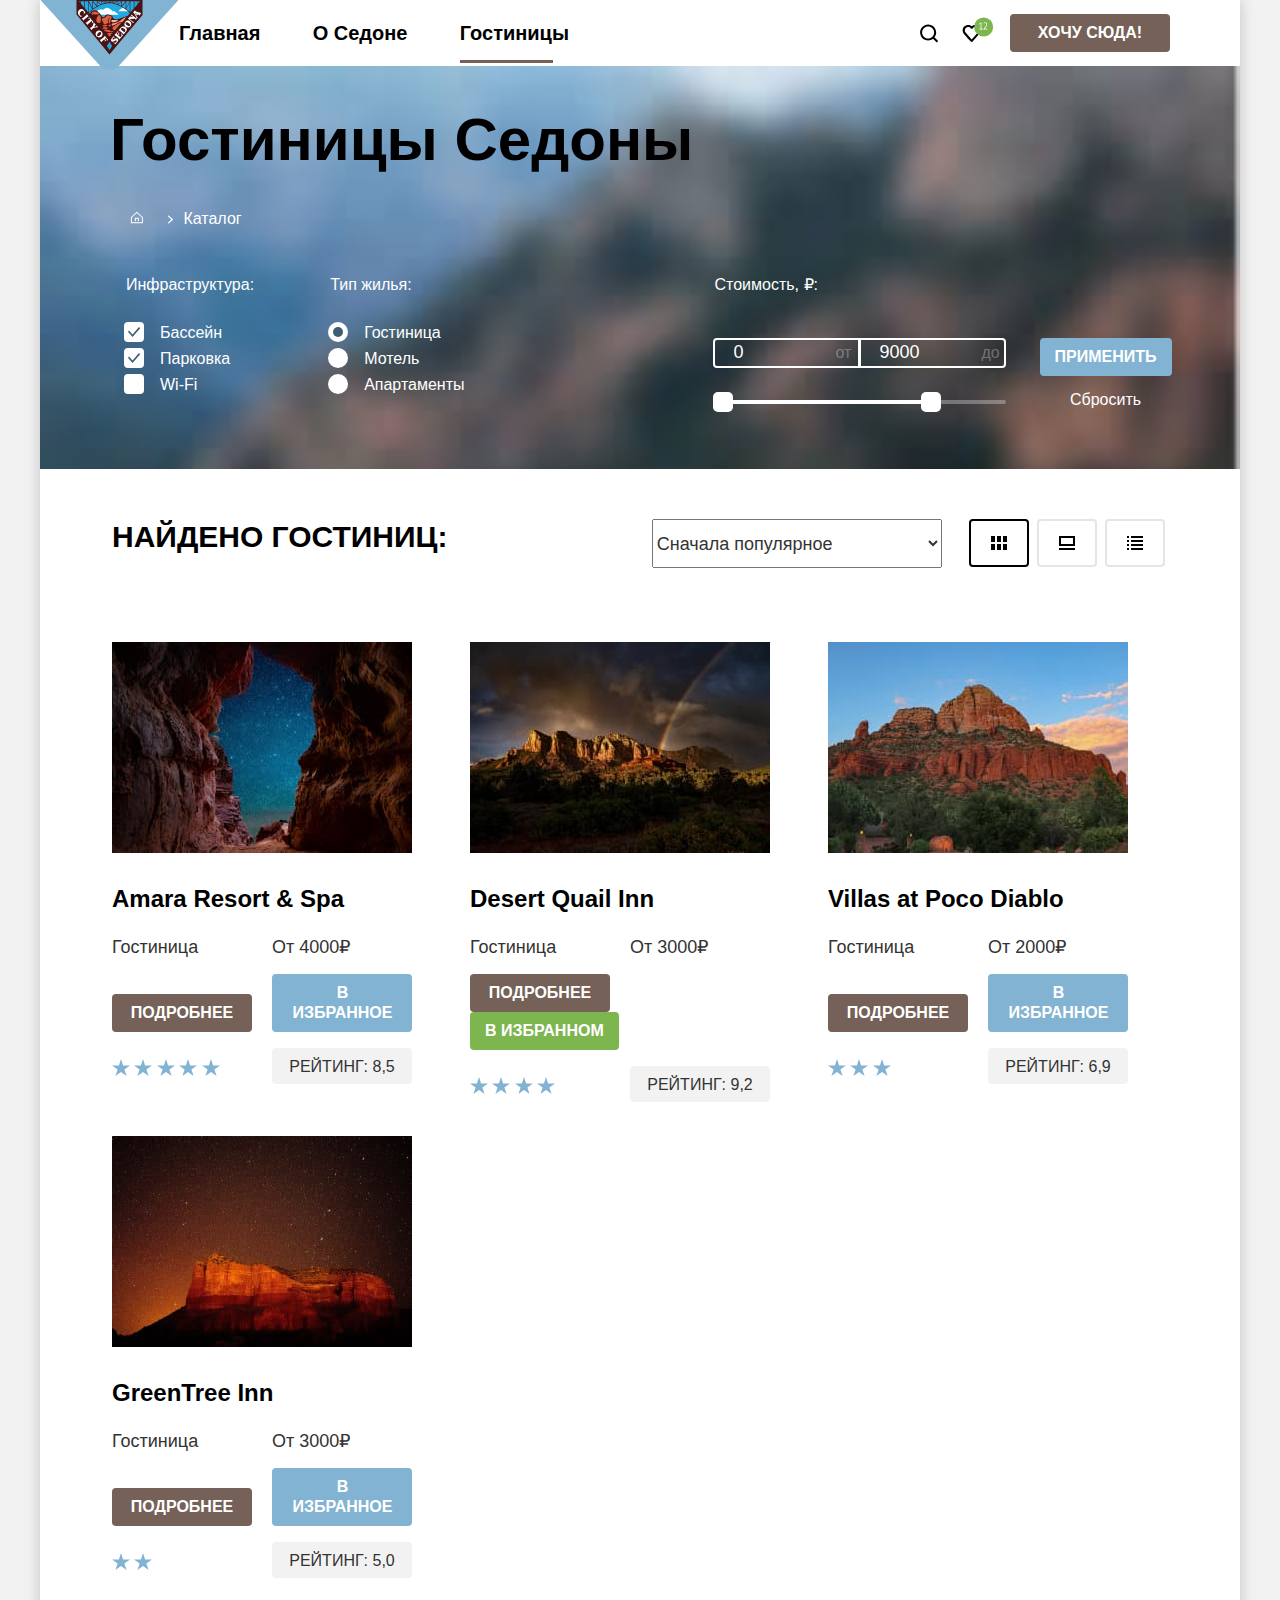
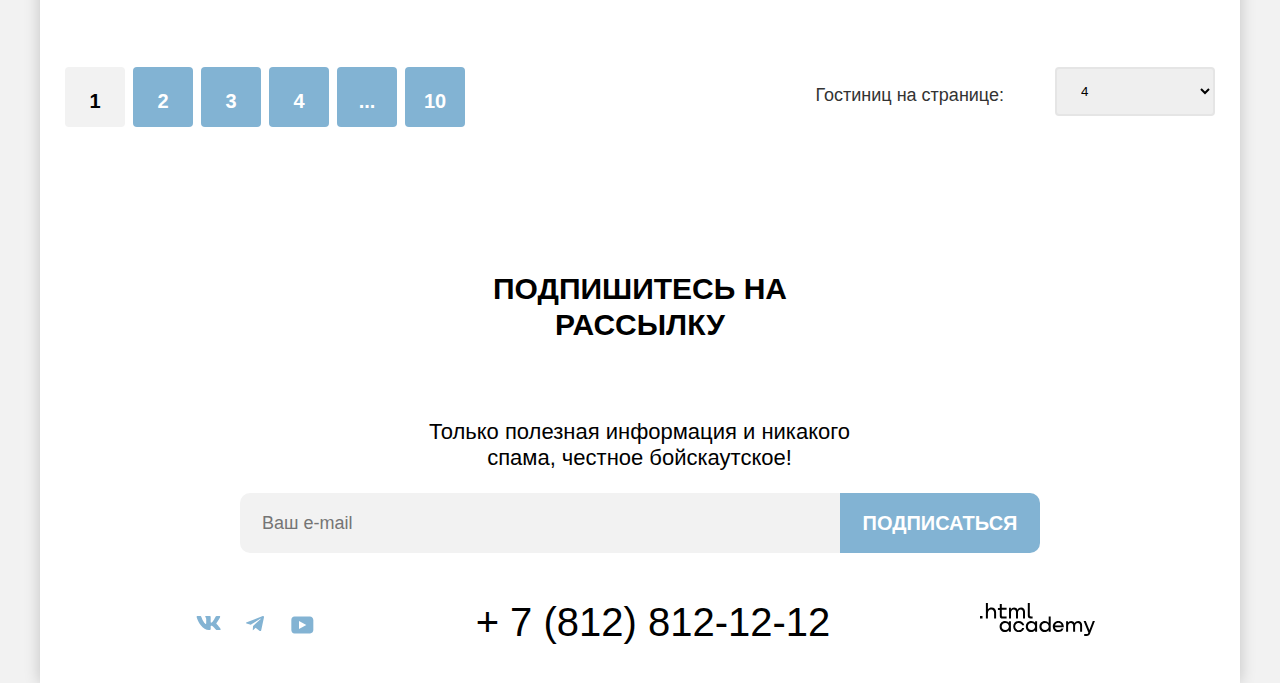
==== commit ed779ed3: "Merge pull request #11 from StMarina/master" ====
--- a/catalog.html
+++ b/catalog.html
@@ -12,7 +12,7 @@
   <header class="page-header">
 
     <nav class="navigation">
-        <a class="navigation-logo">
+        <a class="navigation-logo" href="index.html">
           <img class="logo" src="images/sedona.svg" width="139" height="70" alt="Логотип СЕДОНА">
         </a>
 
@@ -73,21 +73,21 @@
         <ul class="catalog-filter-list">
           <li class="catalog-filter-item">
             <label class="control">
-            <input class="visually-hidden control-input" type="checkbox" name="bed-head-for-men" checked>
+            <input class="visually-hidden control-input" type="checkbox" name="infrastructure" checked>
               <span class="control-infrastructure"></span>
               <span class="control-label">Басcейн</span>
           </label>
           </li>
             <li class="catalog-filter-item">
               <label class="control">
-              <input class="visually-hidden control-input" type="checkbox" name="homme-deep-cleansing-cool" checked>
+              <input class="visually-hidden control-input" type="checkbox" name="infrastructure" checked>
                 <span class="control-infrastructure"></span>
                 <span class="control-label">Парковка</span>
             </label>
             </li>
               <li class="catalog-filter-item">
                 <label class="control">
-                <input class="visually-hidden control-inputut" type="checkbox" name="so-intense">
+                <input class="visually-hidden control-input" type="checkbox" name="infrastructure">
                   <span class="control-infrastructure"></span>
                   <span class="control-label">Wi-Fi</span>
               </label>
@@ -99,21 +99,21 @@
           <ul class="catalog-filter-list">
             <li class="catalog-filter-item">
               <label class="control">
-              <input class="visually-hidden control-input-type" type="radio" name="bed-head-for-men" checked>
+              <input class="visually-hidden control-input-type" type="radio" name="type-of-housing" checked>
               <span class="control-type"></span>
               <span class="control-label">Гостиница</span>
             </label>
             </li>
             <li class="catalog-filter-item">
               <label class="control">
-              <input class="visually-hidden control-input-type" type="radio" name="homme-deep-cleansing-cool">
+              <input class="visually-hidden control-input-type" type="radio" name="type-of-housing">
               <span class="control-type"></span>
               <span class="control-label">Мотель</span>
             </label>
             </li>
             <li class="catalog-filter-item">
               <label class="control">
-              <input class="visually-hidden control-input-type" type="radio" name="so-intense">
+              <input class="visually-hidden control-input-type" type="radio" name="type-of-housing">
               <span class="control-type"></span>
               <span class="control-label">Апартаменты</span>
             </label>
@@ -127,7 +127,7 @@
               <label class="catalog-filter-label catalog-filter-label-from">
                  <input class="range-input" type="number" value="0" name="min-price"> от
               </label>
-              <label class="catalog-filter-label">
+              <label class="catalog-filter-label catalog-filter-label-before">
                 <input class="range-input" type="number" value="9000" name="max-price" style="width: 100px"> до
               </label>
             </div>
--- a/styles/styles.css
+++ b/styles/styles.css
@@ -43,7 +43,7 @@
     width: 1200px;
     margin: 0 auto;
     background: #FFFFFF;
-    box-shadow: 0px 0px 15px rgba(0, 0, 0, 0.2);
+    box-shadow: 0 0 15px rgba(0, 0, 0, 0.2);
   }
 
   .main-container {
@@ -616,23 +616,23 @@
   background-color: rgba(242, 242, 242, 0.8);
 }
 
-.modal-container-close {
+/*.modal-container-close {
   display: none;
-}
+}*/
 
 .modal {
   position: relative;
   margin: auto;
+  padding: 62px 70px 70px;
   background: #FFFFFF;
   box-shadow: 0 25px 50px rgba(0, 0, 0, 0.15);
   border-radius: 30px;
-  width: 715px;
+  width: 575px;
 }
 
 .modal-title {
-  margin-top: 62px;
-  margin-left: 68px;
-  margin-bottom: 24px;
+  position: absolute;
+  margin: 0;
   font-weight: 700;
   font-size: 30px;
   line-height: 36px;
@@ -644,7 +644,7 @@
   position: absolute;
   padding: 0;
   top: 54px;
-  left: 592px;
+  right: 70px;
   width: 53px;
   height: 53px;
   border-radius: 50%;
@@ -678,11 +678,11 @@
   background-position: center;
 }
 
-.form-label-data {
+.form-label-date {
   font-weight: 700;
   font-size: 20px;
   line-height: 26px;
-  margin-left: 70px;
+  margin-top: 63px;
   margin-right: 42px;
   text-align: center;
 }
@@ -693,24 +693,77 @@
   font-weight: 700;
   font-size: 20px;
   line-height: 26px;
-  margin-left: 70px;
   margin-right: 62px;
   text-align: center;
 }
 
-.label-children {
-  margin-right: 43px;
-}
-
-.field {
-  width: 420px;
+.field-input {
+  width: 388px;
+  height: 50px;
+  padding-left: 19px;
+  margin-top: 98px;
   font-weight: 400;
   font-size: 18px;
   line-height: 21px;
-}
-
-.appointment-form-quantity {
-  display: flex;
+  background: #F2F2F2;
+  border-radius: 4px;
+  border: 0;
+}
+
+.field-input:hover {
+  background: #E6E6E6;
+  border-radius: 4px;
+}
+
+.field-input:focus {
+  background: #E6E6E6;
+  border: 3px solid #83B3D3;
+  border-radius: 4px;
+}
+
+.field-input:active {
+  background: #FFFFFF;
+  border: 2px solid #000000;
+  border-radius: 4px;
+}
+
+
+.field-data-button {
+  position: relative;
+}
+
+.fild-departure {
+  margin-top: 11px;
+}
+
+.data-button {
+  position: absolute;
+  top: 0;
+  right: 17px;
+  background-image: url("../images/date.svg");
+  width: 15px;
+  height: 15px;
+  border: 0;
+}
+
+.data-button-two {
+  position: absolute;
+  top: 291px;
+  right: 95px;
+  background-image: url("../images/date.svg");
+  width: 15px;
+  height: 15px;
+  border: 0;
+}
+
+.form-quantity {
+  display: flex;
+  margin: auto;
+}
+
+.form-quantity-adults {
+  display: flex;
+  width: 288px;
 }
 
 .appointment-info {
@@ -718,32 +771,48 @@
   font-size: 16px;
   line-height: 21px;
   color: #FF5757;
-  margin-left: 225px;
-}
-
-.appointment-info-data {
+  margin-left: 158px;
+}
+
+.appointment-info-date {
   font-weight: 400;
   font-size: 16px;
   line-height: 21px;
   color: #333333;
-  margin-left: 225px;
-}
-
-.form-label {
-  display: flex;
+  margin-left: 161px;
+}
+
+.form-quantity-children {
+  display: flex;
+  margin: 0;
   font-weight: 700;
   font-size: 20px;
   line-height: 26px;
   margin-left: 42px;
-  text-align: center;
+  width: 230px;
+  text-align: center;
+}
+
+.form-label-children {
+  display: flex;
+  font-weight: 700;
+  font-size: 20px;
+  line-height: 26px;
+  margin-right: 43px;
+  text-align: center;
+  align-items: center;
+}
+
+.form-label-exit {
+  margin-right: 37px;
 }
 
 /*Tooltip*/
 
 .tooltip {
   position: absolute;
-  margin-top: 4px;
-  margin-left: 2px;
+  margin-left: 57px;
+  margin-top: 12px;
   width: 25px;
   height: 25px;
 }
@@ -753,6 +822,10 @@
   background-color: transparent;
   padding: 0;
   margin: 0;
+  width: 25px;
+  height: 25px;
+  background: #83B3D3;
+  border-radius: 50%;
   display: block;
 }
 
@@ -767,23 +840,37 @@
   color: #83B3D3;
 }
 
-
 .tooltip-text {
-  background-color: #242424;
-  color: #ffffff;
+  display: none;
+  text-transform: none;
+  background: #333333;
+  box-shadow: 0 15px 30px rgba(0, 0, 0, 0.3);
+  border-radius: 10px;
+  color: #FFFFFF;
   font-weight: 400;
   font-size: 16px;
   line-height: 21px;
-  text-transform: none;
-  padding: 14px 18px 18px 22px;
-  border-radius: 10px;
-  width: 256px;
-  position: absolute;
+  padding: 15px 18px 18px 22px;
+  width: 216px;
+  min-height: 106px;
+  position: relative;
+  margin-top: 10px;
   margin-bottom: 6px;
   left: 50%;
   transform: translateX(-50%);
   z-index: 1;
-  display: none;
+  text-align: left;
+}
+
+.tooltip-text::before {
+  background-image: url("../images/triangle.svg");
+  background-repeat: no-repeat;
+  content: "";
+  position: absolute;
+  left: 118px;
+  top: -8px;
+  width: 19px;
+  height: 9px;
 }
 
 .tooltip-toggle:hover + .tooltip-text,
@@ -808,12 +895,53 @@
   font: inherit;
   color: inherit;
   cursor: inherit;
-}
+  width: 43px;
+  text-align: center;
+}
+
+.icon-plus {
+  fill: rgba(0, 0, 0, 0.3);
+}
+
+
+.btn-minus-plus:hover .icon-plus {
+  fill: black;
+}
+
+.btn-minus-plus:focus .icon-plus {
+  fill: black;
+  border: 3px solid #83B3D3;
+  border-radius: 4px;
+}
+
+.btn-minus-plus:active .icon-plus {
+  fill: rgba(0, 0, 0, 0.3);
+}
+
+.icon-minus {
+  fill: rgba(0, 0, 0, 0.3);
+}
+
+.btn-minus-plus:hover .icon-minus {
+  fill: black;
+}
+
+.btn-minus-plus:focus .icon-minus {
+  fill: black;
+  border: 3px solid #83B3D3;
+  border-radius: 4px;
+}
+
+.btn-minus-plus:active .icon-minus {
+  fill: rgba(0, 0, 0, 0.3);
+}
+
 
 .visiters-number {
   font-weight: 400;
   font-size: 18px;
   line-height: 21px;
+  appearance: textfield;
   background-color: transparent;
   color: #000000;
   border: 0;
@@ -823,7 +951,7 @@
   padding-top: 15px;
   padding-bottom: 15px;
   text-align: center;
-  width: 107px;
+  width: 48px;
   border-width: 0;
 }
 
@@ -835,9 +963,25 @@
   line-height: 36px;
   width: 575px;
   padding: 0;
-  margin-left: 70px;
-  margin-bottom: 70px;
   margin-top: 40px;
+}
+
+.button-search:hover {
+  background: #68A2CA;
+  border-radius: 10px;
+}
+
+.button-search:focus {
+  background: #68A2CA;
+  border: 3px solid #756257;
+  border-radius: 10px;
+}
+
+.button-search:active {
+  background: #68A2CA;
+  border-radius: 10px;
+  color: rgba(255,255,255,0.3);
+  border: 0;
 }
 
 /*Catalog*/
@@ -950,10 +1094,14 @@
 
 .range-wrapper-inputs {
   display: flex;
-  border: 2px solid #FFFFFF;
+  /*border: 2px solid #FFFFFF;*/
   border-radius: 4px;
   margin-top: 34px;
   color: rgba(255,255,255,0.3);
+}
+
+.range-input {
+  outline: none;
 }
 
 .catalog-filter-list {
@@ -966,9 +1114,66 @@
 
 .catalog-filter-label {
   display: flex;
-  margin-right: 5px;
   width: 143px;
 }
+
+.catalog-filter-label-from {
+  border: 2px solid #FFFFFF;
+  border-radius: 4px 0 0 4px;
+}
+
+.catalog-filter-label-from {
+  border-left: 2px solid #FFFFFF;
+  border-top:  2px solid #FFFFFF;
+  border-right: 1px solid #FFFFFF;
+  border-bottom: 2px solid #FFFFFF;
+  border-radius: 4px 0 0 4px;
+}
+
+.catalog-filter-label-before {
+  border-left: 1px solid #FFFFFF;
+  border-top:  2px solid #FFFFFF;
+  border-right: 2px solid #FFFFFF;
+  border-bottom: 2px solid #FFFFFF;
+  border-radius: 0 4px 4px 0;
+}
+
+.catalog-filter-label-from:hover {
+  border: 2px solid #FFFFFF;
+  opacity: 0.6;
+  border-radius: 4px 0 0 4px;
+}
+
+.catalog-filter-label-before:hover {
+  border: 2px solid #FFFFFF;
+  opacity: 0.6;
+  border-radius: 0 4px 4px 0;
+}
+
+.catalog-filter-label-from:focus {
+  border: 2px solid #FFFFFF;
+  box-shadow: 3px #81B3D2;
+  border-radius: 4px 0 0 4px;
+}
+
+.catalog-filter-label-before:focus {
+  border: 2px solid #FFFFFF;
+  box-shadow: 3px #81B3D2;
+  border-radius: 0 4px 4px 0;
+}
+
+.catalog-filter-label-from:active {
+  background: #756257;
+  border: 2px solid #FFFFFF;
+  border-radius: 4px 0 0 4px;
+}
+
+.catalog-filter-label-before:active {
+  background: #756257;
+  border: 2px solid #FFFFFF;
+  border-radius: 0 4px 4px 0;
+}
+
 
 .catalog-filter-label-from {
   border-right: 2px solid #FFFFFF;
@@ -976,9 +1181,7 @@
 
 .range-input {
   width: 100px;
-  padding: 0 2px;
   padding-left: 19px;
-  font: inherit;
   text-align: left;
   background-color: transparent;
   border: none;
@@ -989,6 +1192,10 @@
   color: #FFFFFF;
 }
 
+.range-input:active {
+  border: 0;
+}
+
 .range-input::-webkit-outer-spin-button,
 .range-input::-webkit-inner-spin-button {
   appearance: none;
@@ -996,7 +1203,7 @@
 }
 
 .filter-legend {
-  margin-left: 165px;
+  margin-left: 152px;
   width: 288px;
 }
 
@@ -1032,13 +1239,15 @@
   border-radius: 4px;
 }
 
-.control-input[type="checkbox"]:checked + .control-infrastructure::before
 .control-input[type="checkbox"]:checked + .control-infrastructure::after {
   position: absolute;
   top: 5px;
   left: 4px;
   background-image: url("../images/check.svg");
+  background-repeat: no-repeat;
   content: "";
+  width: 20px;
+  height: 20px;
 }
 
 .control-type {
@@ -1055,7 +1264,7 @@
   background: #FFFFFF;
 }
 
-.control:focus .control-typ {
+.control:focus .control-type {
   background: #FFFFFF;
   border: 3px solid #83B3D3;
 }
@@ -1064,7 +1273,7 @@
   background: #FFFFFF;
 }
 
-.control-input-type[type="radio"]:checked + .control-type::before {
+.control-input-type[type="radio"]:checked + .control-type::after {
   position: absolute;
   top: 5px;
   left: 5px;
@@ -1074,7 +1283,6 @@
   border-radius: 50%;
   content: "";
 }
-
 
 .catalog-filter-button {
   display: flex;
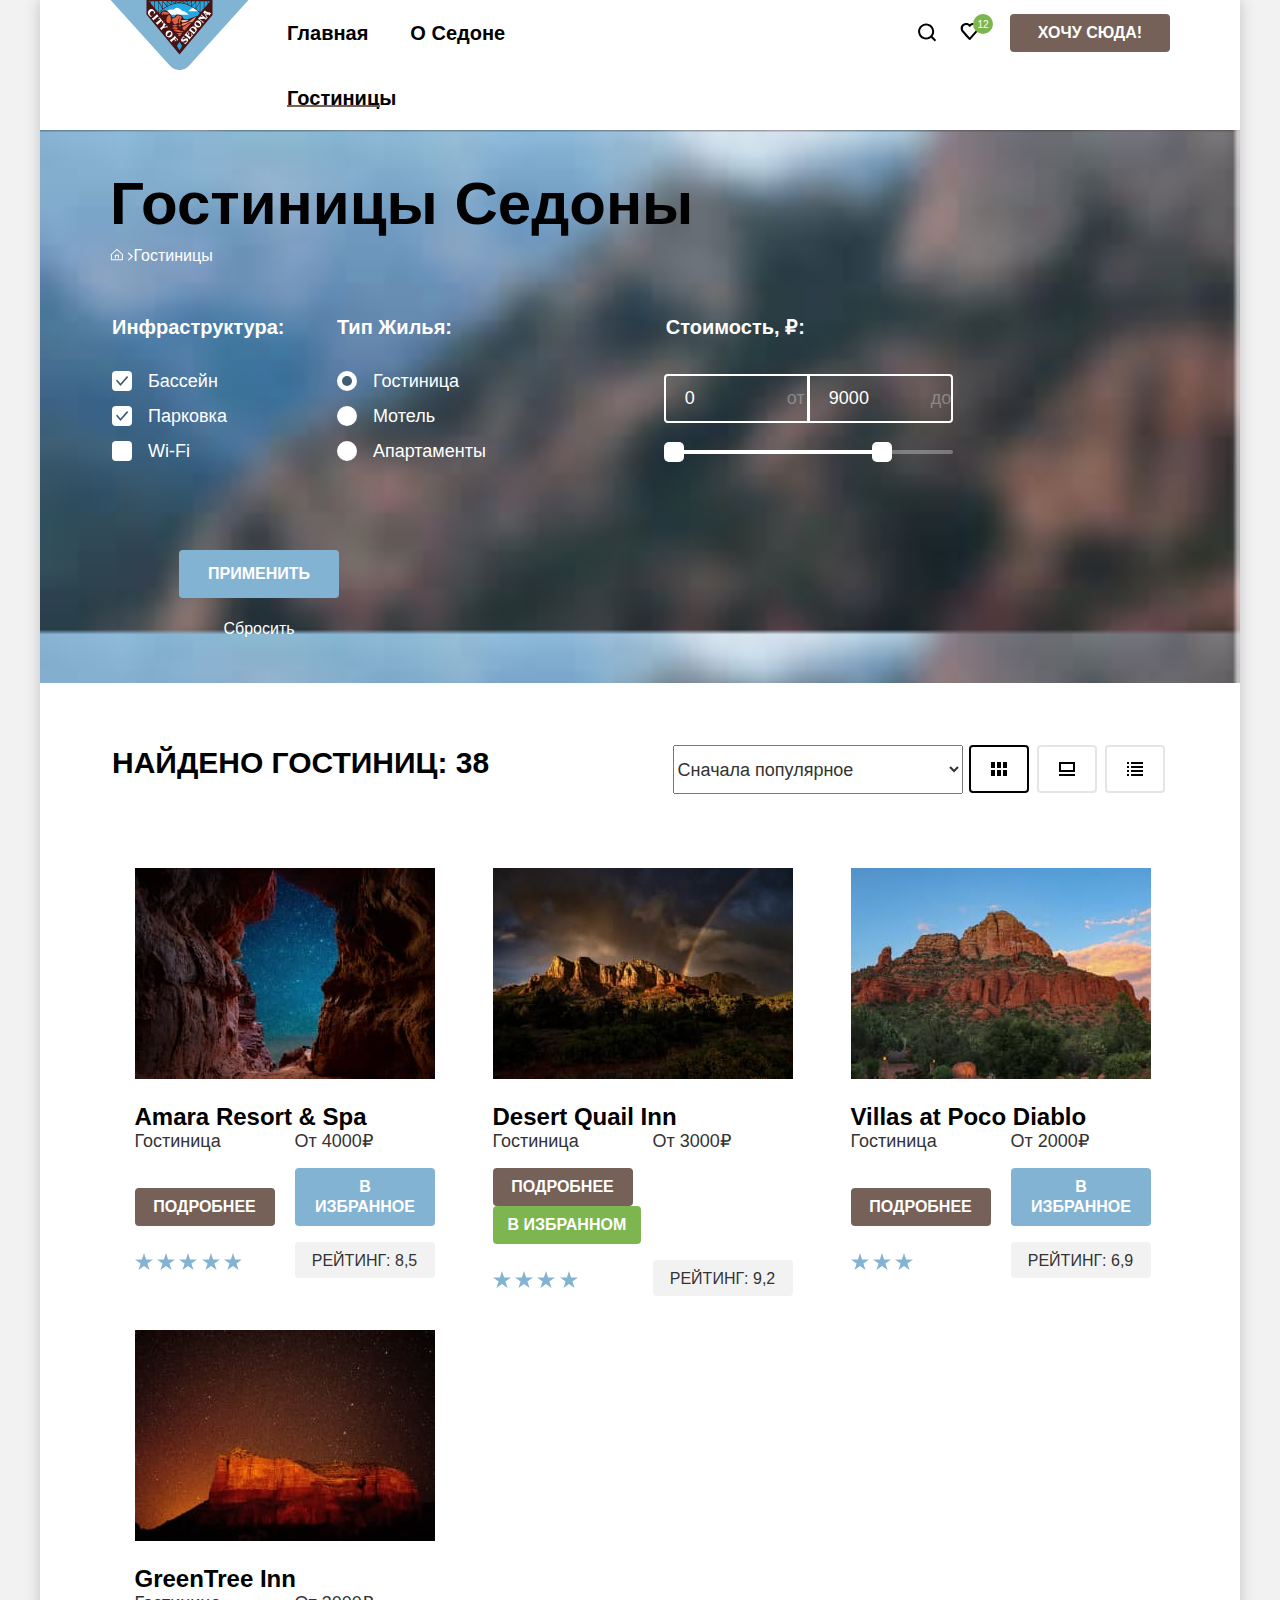
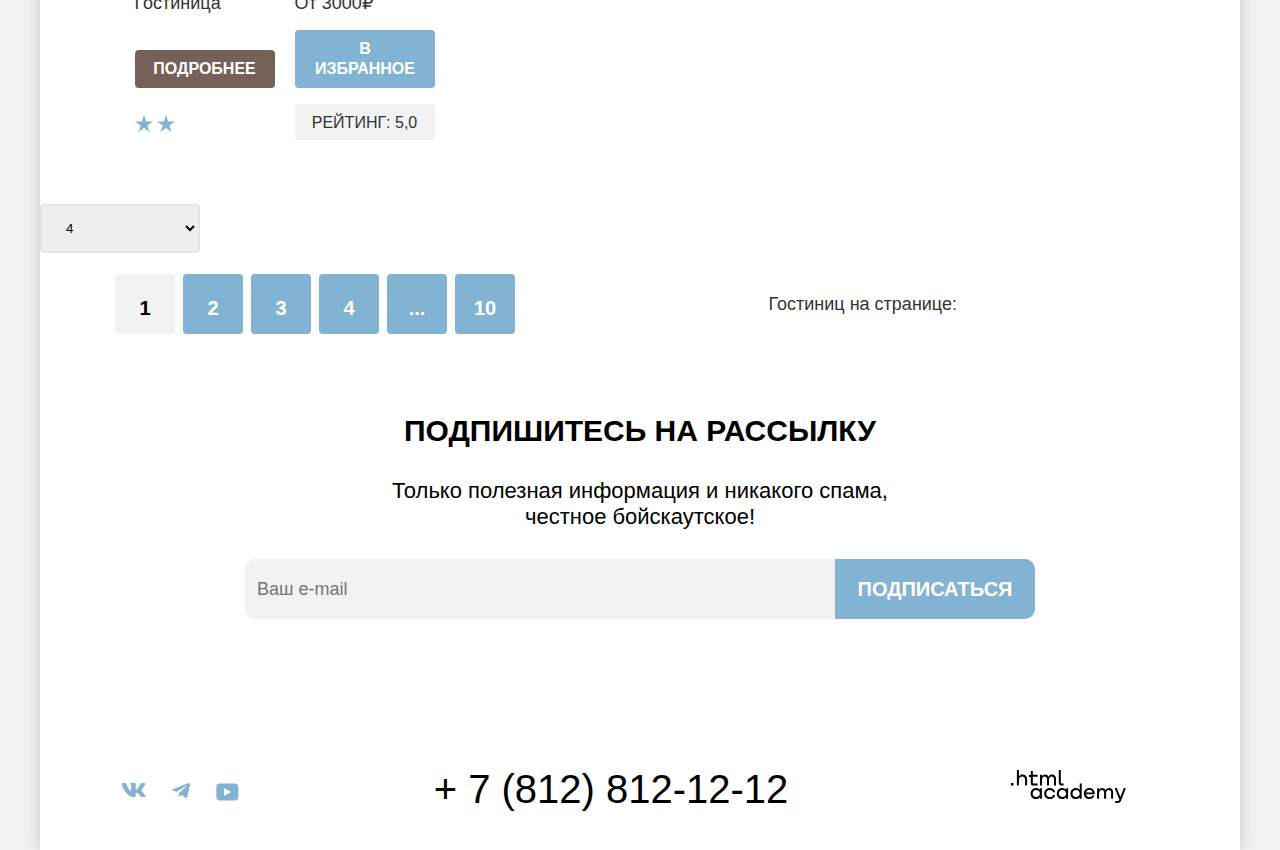
==== commit d26ce26e: "Вносит изменения в проект" ====
--- a/catalog.html
+++ b/catalog.html
@@ -7,6 +7,7 @@
  </head>
 
  <body>
+
   <div class="container">
   <!--Хедер-->
   <header class="page-header">
@@ -27,23 +28,21 @@
           <a class="navigation-link navigation-link-current" href="Catalog.html">Гостиницы</a>
         </li>
       </ul>
-      <ul class="navigation-list navigation-user">
-        <li class="navigation-item">
-          <a class="navigation-link" href="images/search.svg">
-            <svg class="navigation-icon" aria-hidden="true" focusable="false" width="19" height="19" viewBox="0 0 19 19" fill="none" xmlns="http://www.w3.org/2000/svg"><path d="m18.159 17.05-3.711-3.7c1.003-1.3 1.705-3 1.705-4.9 0-4.4-3.61-8-8.023-8C3.718.45.107 4.15.107 8.55c0 4.4 3.61 8 8.023 8 1.805 0 3.51-.6 4.914-1.7l3.71 3.7 1.404-1.5ZM8.13 14.55c-3.31 0-6.017-2.7-6.017-6s2.708-6 6.017-6c3.31 0 6.017 2.7 6.017 6s-2.707 6-6.017 6Z" fill="#000"/></svg>
-
-            <span class="visually-hidden">Поиск</span>
-          </a>
-        </li>
-        <li class="navigation-item">
-          <a class="navigation-link" href="#">
-            <svg class="navigation-icon" aria-hidden="true" focusable="false" width="19" height="17" viewBox="0 0 19 17" fill="none" xmlns="http://www.w3.org/2000/svg"><path d="M9.577 17c-.301 0-.602-.1-.803-.4-5.415-6.1-6.719-7.5-7.02-7.9C1.052 7.8.651 6.6.651 5.4c0-3 2.407-5.4 5.516-5.4 1.304 0 2.507.5 3.51 1.3C10.68.5 11.983 0 13.187 0c3.008 0 5.516 2.4 5.516 5.4 0 1.3-.502 2.5-1.304 3.4l-7.02 7.9c-.2.2-.401.3-.802.3ZM3.56 7.5c.3.4 3.51 4 6.117 6.9l6.218-7c.5-.5.701-1.2.701-2 0-1.8-1.504-3.3-3.309-3.3-1.003 0-2.006.5-2.708 1.3-.3.3-.601.4-.902.4-.3 0-.602-.2-.802-.4-.702-.8-1.705-1.3-2.708-1.3-1.805 0-3.31 1.5-3.31 3.3-.1.9.301 1.6.703 2.1-.1 0-.1 0 0 0Z" fill="#000"/></svg>
-            <svg class="navigation-icon-quantity" width="21" height="20" viewBox="0 0 21 20" fill="none" xmlns="http://www.w3.org/2000/svg"><rect x=".133" width="20" height="20" rx="10" fill="#7DB54F"/></svg>
-            <svg class="navigation-icon-12" width="10" height="8" viewBox="0 0 10 8" fill="none" xmlns="http://www.w3.org/2000/svg"><path d="M1.264 6.76h1.4V1.92l.1-.59-.4.47-1.1.79-.38-.51 2.2-1.7h.36v6.38h1.37v.74h-3.55v-.74Zm7.829-4.67c0 .353-.067.717-.2 1.09a6.558 6.558 0 0 1-.51 1.11c-.207.373-.44.74-.7 1.1-.26.353-.52.69-.78 1.01l-.49.43v.04l.64-.11h2.18v.74h-3.98v-.29c.147-.153.323-.343.53-.57a16.068 16.068 0 0 0 1.3-1.63c.22-.313.417-.63.59-.95.18-.32.323-.637.43-.95.107-.313.16-.61.16-.89 0-.327-.093-.597-.28-.81-.187-.22-.47-.33-.85-.33-.253 0-.5.053-.74.16-.24.1-.447.217-.62.35l-.33-.57c.233-.2.51-.357.83-.47.32-.113.663-.17 1.03-.17.287 0 .54.043.76.13.22.08.407.197.56.35.153.153.27.337.35.55.08.207.12.433.12.68Z" fill="#fff"/></svg>
-            <span class="visually-hidden">Корзина</span>
-          </a>
-        </li>
-        <li class="navigation-item navigation-button">
+      <ul class="navigation-user-list">
+        <li class="navigation-user-item">
+          <a class="navigation-user-link" href="images/search.svg">
+            <svg class="navigation-user-icon" aria-hidden="true" focusable="false" width="19" height="19" viewBox="0 0 19 19" fill="none" xmlns="http://www.w3.org/2000/svg"><path d="m18.159 17.05-3.711-3.7c1.003-1.3 1.705-3 1.705-4.9 0-4.4-3.61-8-8.023-8C3.718.45.107 4.15.107 8.55c0 4.4 3.61 8 8.023 8 1.805 0 3.51-.6 4.914-1.7l3.71 3.7 1.404-1.5ZM8.13 14.55c-3.31 0-6.017-2.7-6.017-6s2.708-6 6.017-6c3.31 0 6.017 2.7 6.017 6s-2.707 6-6.017 6Z" fill="#000"/></svg>
+            <span class="visually-hidden">Поиск.</span>
+          </a>
+        </li>
+        <li class="navigation-user-item">
+          <a class="navigation-user-link navigation-counter" href="#">
+            <svg class="navigation-user-icon" aria-hidden="true" focusable="false" width="19" height="17" viewBox="0 0 19 17" fill="none" xmlns="http://www.w3.org/2000/svg"><path d="M9.577 17c-.301 0-.602-.1-.803-.4-5.415-6.1-6.719-7.5-7.02-7.9C1.052 7.8.651 6.6.651 5.4c0-3 2.407-5.4 5.516-5.4 1.304 0 2.507.5 3.51 1.3C10.68.5 11.983 0 13.187 0c3.008 0 5.516 2.4 5.516 5.4 0 1.3-.502 2.5-1.304 3.4l-7.02 7.9c-.2.2-.401.3-.802.3ZM3.56 7.5c.3.4 3.51 4 6.117 6.9l6.218-7c.5-.5.701-1.2.701-2 0-1.8-1.504-3.3-3.309-3.3-1.003 0-2.006.5-2.708 1.3-.3.3-.601.4-.902.4-.3 0-.602-.2-.802-.4-.702-.8-1.705-1.3-2.708-1.3-1.805 0-3.31 1.5-3.31 3.3-.1.9.301 1.6.703 2.1-.1 0-.1 0 0 0Z" fill="#000"/></svg>
+            <span class="navigation-user-counter">12</span>
+            <span class="visually-hidden">Корзина.</span>
+          </a>
+        </li>
+        <li class="navigation-item-button">
           <a class="button navigation-user-button" href="#">ХОЧУ СЮДА!</a>
         </li>
       </ul>
@@ -60,10 +59,10 @@
           <a class="breadcrumbs-link" href="index.html">
             <svg class="breadcrumbs-link" width="13" height="13" viewBox="0 0 13 13" fill="none" xmlns="http://www.w3.org/2000/svg"><path fill-rule="evenodd" clip-rule="evenodd" d="m.871 6.15 6-5.5 6 5.5v6.2h-12v-6.2Zm1 .4v4.8h10v-4.8l-5-4.5-5 4.5Zm4 3.8h-1v-3.5h4v3.5h-1v-2.5h-2v2.5Z"/></svg>
           </a>
-          <svg width="6" height="9" viewBox="0 0 6 9" fill="none" xmlns="http://www.w3.org/2000/svg"><path d="m5.76 4.075-3.8-3.4c-.2-.2-.6-.2-.9 0-.3.2-.2.6 0 .8l3.3 3-3.2 3c-.2.2-.2.6 0 .8 0 .1.3.2.4.2.1 0 .3-.1.4-.2l3.8-3.4c.3-.2.3-.6 0-.8Z" fill="#fff"/></svg>
+          <svg class="breadcrumbs-link-icon" width="6" height="9" viewBox="0 0 6 9" fill="none" xmlns="http://www.w3.org/2000/svg"><path d="m5.76 4.075-3.8-3.4c-.2-.2-.6-.2-.9 0-.3.2-.2.6 0 .8l3.3 3-3.2 3c-.2.2-.2.6 0 .8 0 .1.3.2.4.2.1 0 .3-.1.4-.2l3.8-3.4c.3-.2.3-.6 0-.8Z" fill="#fff"/></svg>
         </li>
         <li class="breadcrumbs-item">
-          <a class="breadcrumbs-link">Каталог</a>
+          <a class="breadcrumbs-link">Гостиницы</a>
         </li>
       </ul>
 
@@ -95,7 +94,7 @@
             </ul>
       </fieldset>
       <fieldset class="catalog-filter-group">
-          <legend class="catalog-filter-title">Тип жилья:</legend>
+          <legend class="catalog-filter-title">Тип Жилья:</legend>
           <ul class="catalog-filter-list">
             <li class="catalog-filter-item">
               <label class="control">
@@ -157,7 +156,7 @@
 
       <!--<div class="results-wrap">-->
         <div class="sorting-container">
-        <h2 class="results-title">Найдено гостиниц:</h2>
+        <h2 class="results-title">Найдено гостиниц: 38</h2>
 
 
         <select class="select-control" aria-label="Сортировка">
@@ -186,7 +185,7 @@
       <ul class="results-list">
         <!--Отель 1-->
         <li class="results-card">
-            <figure>
+            <figure class="">
               <img class="results-card-image" src="images/catalog-hotels/hotel-1.jpg" width="300" height="211" alt="">
             </figure>
             <a class="results-card-link" href="product.html">
@@ -350,7 +349,7 @@
     <!--Подписка-->
     <section class="newsletter-catalog">
       <h2 class="newsletter-title">Подпишитесь на рассылку</h2>
-        <p class="newsletter-text">Только полезная информация и никакого спама, честное бойскаутское!</p>
+        <p class="newsletter-text">Только полезная информация и никакого спама,<br> честное бойскаутское!</p>
       <form class="newsletter-form" action="https://echo.htmlacademy.ru/" method="post">
         <label class="visually-hidden" for="newsletter-email">Email</label>
         <input class="field-email" placeholder="Ваш e-mail" type="email" name="newsletter-email" id="newsletter-email" required>
--- a/styles/styles.css
+++ b/styles/styles.css
@@ -19,89 +19,153 @@
   height: 100%;
 }
 
-   body {
-    font-family: "PT Sans", sans-serif;
-    font-style: 22px;
-    line-height: 26px;
-    color: #000000;
-    background-color: #F2F2F2;
-    margin: 0;
-   }
-
-   .visually-hidden {
-    position: absolute;
-    width: 1px;
-    height: 1px;
-    margin: -1px;
-    padding: 0;
-    border: 0;
-    clip: rect(0 0 0 0);
-    overflow: hidden;
-  }
-
-  .container {
-    width: 1200px;
-    margin: 0 auto;
-    background: #FFFFFF;
-    box-shadow: 0 0 15px rgba(0, 0, 0, 0.2);
-  }
-
-  .main-container {
-    flex-grow: 1;
-  }
-
- .button {
-    display: inline-block;
-    padding: 9px 15px;
-    font-weight: 700;
-    font-size: 16px;
-    line-height: 20px;
-    text-align: center;
-    color: #FFFFFF;
-    border: none;
-    text-decoration: none;
-    text-transform: uppercase;
-    border-radius: 4px;
-    cursor: pointer;
-  }
+body {
+  font-family: "PT Sans", sans-serif;
+  font-style: 22px;
+  line-height: 26px;
+  color: #000000;
+  background-color: #F2F2F2;
+  margin: 0;
+}
+
+.visually-hidden {
+  position: absolute;
+  width: 1px;
+  height: 1px;
+  margin: -1px;
+  padding: 0;
+  border: 0;
+  clip: rect(0 0 0 0);
+  overflow: hidden;
+}
+
+.container {
+  width: 1200px;
+  margin: 0 auto;
+  background: #FFFFFF;
+  box-shadow: 0 0 15px rgba(0, 0, 0, 0.2);
+}
+
+.main-container {
+  flex-grow: 1;
+}
+
+.button {
+  display: inline-block;
+  padding: 9px 15px;
+  font-weight: 700;
+  font-size: 16px;
+  line-height: 20px;
+  text-align: center;
+  color: #FFFFFF;
+  border: none;
+  text-decoration: none;
+  text-transform: uppercase;
+  border-radius: 4px;
+  cursor: pointer;
+}
 
 /* Header */
-  .navigation {
-    display: flex;
-    width: 1200px;
-    margin: 0 auto;
-    height: 66px;
-  }
-
-  .navigation-list {
-    display: flex;
-    flex-wrap: wrap;
-    width: 390px;
-    margin: 0;
-    padding: 0;
-    list-style-type: none;
-    justify-content: space-between;
-    align-items: center;
-  }
-
-  .navigation-item {
-    position: relative;
-    text-align: center;
-  }
-
-  .navigation-link {
-    position: relative;
-    display: block;
-    font-weight: 700;
-    font-size: 20px;
-    line-height: 26px;
-    color: #000000;
-    text-align: center;
-    text-decoration: none;
-    text-transform: capitalize;
-  }
-
-.navigation-icon-quantity {
+.page-header {
+  padding: 0 70px 0 70px;
+}
+
+.navigation {
+  display: flex;
+  margin: 0 auto;
+  min-height: 65px;
+}
+
+.navigation-logo {
+  height: 65px;
+}
+
+.navigation-list {
+  display: flex;
+  flex-wrap: wrap;
+  width: 390px;
+  height: 100%;
+  min-height: 65px;
+  margin: 0;
+  padding: 0;
+  list-style-type: none;
+  align-items: center;
+}
+
+.navigation-item {
+  position: relative;
+  height: 65px;
+  margin: 0;
+  padding: 0 21px;
+  left: 0;
+}
+
+.navigation-link {
+  position: relative;
+  display: flex;
+  height: 65px;
+  left: 17px;
+  font-weight: 700;
+  font-size: 20px;
+  line-height: 26px;
+  height: 100%;
+  color: #000000;
+  align-items: center;
+  text-decoration: none;
+}
+
+.navigation-user-list {
+  display: flex;
+  width: 264px;
+  height: 100%;
+  margin: 0;
+  list-style-type: none;
+  align-items: center;
+  margin-left: auto;
+}
+
+.navigation-user-item {
+  position: relative;
+  width: 57px;
+  height: 65px;
+}
+
+.navigation-user-link {
+  position: relative;
+  display: flex;
+}
+
+.navigation-counter {
+  left: -10px;
+}
+
+
+.navigation-user-counter {
+  display: flex;
+  position: absolute;
+  top: 14px;
+  left: 25px;
+  font-weight: 400;
+  font-size: 10px;
+  line-height: 13px;
+  text-decoration: none;
+  color: #FFFFFF;
+  width: 20px;
+  height: 20px;
+  border-radius: 50%;
+  background-color: #7DB54F;
+  align-items: center;
+  justify-content: center;
+}
+
+.navigation-user-icon {
+  position: absolute;
+  top: 23px;
+  left: 12px;
+  fill:  #000000;
+}
+
+.navigation-icon-user-quantity {
   position: absolute;
   width: 20px;
   height: 20px;
@@ -109,17 +173,12 @@
   top: -5px;
 }
 
-.navigation-icon-12 {
-  position: absolute;
-  left: 28px;
-}
-
 .navigation-link-index::before {
   position: absolute;
   bottom: 0;
-  height: 3px;
+  height: 2px;
   background-color: #756157;
-  top: 40px;
+  top: 100%;
   content: "";
   min-width: 68px;
   margin: 0;
@@ -128,35 +187,17 @@
 .navigation-link-current::before {
   position: absolute;
   bottom: 0;
-  height: 3px;
+  height: 2px;
   background-color: #756157;
   top: 40px;
   content: "";
   min-width: 93px;
   margin: 0;
 }
-
-  .navigation-icon {
-    position: absolute;
-    top: 0;
-    right: 0;
-    bottom: 0;
-    left: 0;
-    margin: auto;
-    fill:  #000000;
-  }
-
-  .navigation-user {
-    margin-left: auto;
-    text-align: center;
-    justify-content: flex-end;
-    padding-right: 70px;
-  }
-
   .navigation-user-button {
     width: 130px;
     background: #756157;
-    margin-left: 18px;
+    text-align: center;
   }
 
   .navigation-user-button:hover {
@@ -172,44 +213,44 @@
     background: #756157;
   }
 
-  .navigation-user .navigation-link {
-    min-width: 42px;
-    min-height: 22px;
-  }
-
 /*Рекламный блок*/
   .intro {
     background: url("../images/divider.svg") left 0 bottom 0,
     url("../images/background-mountains.jpg") center/cover;
-    min-height: 484px;
+    min-height: 434px;
     background-repeat: no-repeat;
     text-align: center;
     padding-top: 51px;
   }
 
-  .advantages-lead-title {
-    font-weight: 700;
-    font-size: 30px;
-    line-height: 36px;
-    width: 620px;
-    min-height: 72px;
-    margin: 0 auto;
-    padding: 69px 0 0 0;
-    text-align: center;
-  }
-
-  .advantages-lead-subtitle {
-    text-align: center;
-    padding-top: 31px;
-    padding-bottom: 90px;
-  }
-
-  .intro-decorative {
-    position: absolute;
-    transform: translate(-50%, 31%);
-  }
-
 /*Блоки преимуществ*/
+
+.advantages-lead-title {
+  font-weight: 700;
+  font-size: 30px;
+  line-height: 36px;
+  width: 620px;
+  min-height: 72px;
+  margin: 0 auto;
+  padding: 64px 0 0 0;
+  text-align: center;
+  text-transform: uppercase;
+}
+
+.advantages-lead-subtitle {
+  text-align: center;
+  padding-top: 9px;
+  padding-bottom: 67px;
+  font-weight: 400;
+  font-size: 22px;
+  line-height: 26px;
+  color: #333333;
+}
+
+.intro-decorative {
+  position: absolute;
+  transform: translate(-50%, 31%);
+}
 
 .advantages-item {
   width: 400px;
@@ -228,9 +269,10 @@
   flex-direction: column;
   align-items: center;
   width: 230px;
-  padding-top: 92px;
+  padding-top: 100px;
   margin-right: auto;
   margin-left: auto;
+  color: #FFFFFF;
 }
 
 .advantages-item-title {
@@ -245,7 +287,7 @@
   font-weight: 400;
   font-size: 18px;
   line-height: 21px;
-  padding: 30px 0 30px 0;
+  padding: 35px 0 32px 0;
 }
 
 .advantages-item-features {
@@ -254,6 +296,15 @@
   font-size: 18px;
   line-height: 21px;
   text-align: center;
+}
+
+.advantages-text {
+  margin: 0;
+  font-weight: 400;
+  font-size: 18px;
+  line-height: 21px;
+  text-align: center;
+  color: #333333;
 }
 
 .advantages-item-pic {
@@ -274,13 +325,11 @@
   flex-direction: column;
   align-items: center;
 }
-
-
+  
 .advantages-sublist-pic {
   text-align: center;
   padding: 80px 0 0 0;
 }
-
 
 .advantages-title {
   font-weight: 700;
@@ -294,7 +343,11 @@
 }
 
 .advantages-sublist-title {
+  font-weight: 700;
+  font-size: 24px;
+  line-height: 28px;
   margin: 30px 0 30px 0;
+  text-transform: uppercase;
 }
 
 .advantages-description-desc {
@@ -348,7 +401,7 @@
 
 /*Заинтересовались*/
 .appointment {
-  min-height: 417px;
+  min-height: 410px;
   background: #FFFFFF;
   color: #000000;
   text-align: center;
@@ -358,7 +411,9 @@
   font-weight: 700;
   font-size: 30px;
   line-height: 36px;
-  padding: 91px 0 0 0;
+  padding: 85px 0 0 0;
+  margin: 0;
+  text-transform: uppercase;
 }
 
 .appointment-interested  {
@@ -369,13 +424,18 @@
   min-height: 52px;
   text-align: center;
   margin: 0 auto;
-  padding: 0 0 56px 0;
+  padding: 29px 0 56px 0;
 }
 
 .appointment-button {
   background: #756157;
   width: 544px;
-  padding: 12px 15px;
+  height: 36px;
+  padding: 12px 15px; 
+  font-weight: 700;
+  font-size: 20px;
+  line-height: 36px;
+  text-align: center;
 }
 
 .appointment-button:hover {
@@ -405,12 +465,23 @@
   color: #FFFFFF;
 }
 
+.newsletter-catalog {
+  display: flex;
+  flex-direction: column;
+  margin: 0;
+  min-height: 411px;
+  text-align: center;
+  color: #000000;
+  background: #FFFFFF;
+}
+
 .newsletter-title {
   font-weight: 700;
   font-size: 30px;
   line-height: 36px;
   text-transform: uppercase;
-  padding: 94px 398px 29px 398px;
+  margin: 0;
+  padding-top: 94px;
 }
 
 .newsletter-text {
@@ -419,7 +490,8 @@
   line-height: 26px;
   text-align: center;
   color:#FFFFFF;
-  padding: 0 363px 0 362px;
+  margin-top: 29px;
+  margin-bottom: 29px;
 }
 
 .newsletter-form {
@@ -437,7 +509,7 @@
   line-height: 21px;
   color: #000000;
   align-items: center;
-  padding: 20px 0 19px 22px;
+  padding: 20px 0 19px 12px;
   margin: 0;
 }
 
@@ -457,32 +529,8 @@
   margin: 0;
 }
 
-.newsletter-catalog {
-  display: flex;
-  flex-direction: column;
-  margin: 0;
-  min-height: 411px;
-  text-align: center;
-  color: #000000;
-  background: #FFFFFF;
-}
-
 .newsletter-catalog p {
   color: #000000;
-}
-
-.field-email {
-  width: 578px;
-  background: #F2F2F2;
-  border-radius: 10px 0 0 10px;
-  border: none;
-  font-weight: 400;
-  font-size: 18px;
-  line-height: 21px;
-  color: #000000;
-  align-items: center;
-  padding: 20px 0 19px 22px;
-  margin: 0;
 }
 
 /*Футер*/
@@ -492,6 +540,7 @@
   color: #000000;
   align-items: center;
   min-height: 120px;
+  padding: 0 70px 0 70px;
 }
 
 .page-footer-container {
@@ -499,7 +548,6 @@
   width: 1060px;
   margin: 0 auto;
   min-height: 120px;
-  justify-content: space-around;
   align-items: center;
 
 }
@@ -511,6 +559,7 @@
   padding: 0;
   align-items: center;
   justify-content: center;
+
 }
 
 .footer-social-item {
@@ -563,11 +612,15 @@
   background-size: 24px 14px;
 }
 
+.contact-info {
+  width: 720px;
+  text-align: center;
+}
+
 .contact-phone {
   font-weight: 400;
   font-size: 40px;
   line-height: 40px;
-  text-align: center;
   text-transform: uppercase;
   width: 120px;
   min-height: 50px;
@@ -587,6 +640,11 @@
   color: rgba(117, 97, 87, 0.3);
 }
 
+.logo-academy {
+  margin-left: 40px;
+  text-align: center;
+}
+
 .htmlacademy-link {
   fill: #000000;
 }
@@ -616,9 +674,9 @@
   background-color: rgba(242, 242, 242, 0.8);
 }
 
-/*.modal-container-close {
+.modal-container-close {
   display: none;
-}*/
+}
 
 .modal {
   position: relative;
@@ -631,8 +689,7 @@
 }
 
 .modal-title {
-  position: absolute;
-  margin: 0;
+  margin: 0 0 63px 0;
   font-weight: 700;
   font-size: 30px;
   line-height: 36px;
@@ -678,72 +735,69 @@
   background-position: center;
 }
 
-.form-label-date {
+/*Дата заезда*/
+
+.form-arrival-date {
+  display: flex;
+
+}
+
+.form-date-title {
   font-weight: 700;
   font-size: 20px;
   line-height: 26px;
-  margin-top: 63px;
-  margin-right: 42px;
-  text-align: center;
-}
-
-.form-label-quantity {
-  display: flex;
-  align-items: center;
-  font-weight: 700;
-  font-size: 20px;
-  line-height: 26px;
-  margin-right: 62px;
-  text-align: center;
-}
-
-.field-input {
+  text-align: left;
+  width: 155px;
+}
+ .field-date-button {
   width: 388px;
+ }
+
+ .field-input-arrival-date {
+    position: relative;
+    width: calc(100%-155px);
+    min-height: 50px;
+ }
+
+.field-input-date {
+  width: 100%;
   height: 50px;
   padding-left: 19px;
-  margin-top: 98px;
   font-weight: 400;
   font-size: 18px;
   line-height: 21px;
   background: #F2F2F2;
   border-radius: 4px;
-  border: 0;
-}
-
-.field-input:hover {
+  border: 4px;
+}
+
+.field-input-date:hover {
   background: #E6E6E6;
   border-radius: 4px;
 }
 
-.field-input:focus {
+.field-input-date:focus {
   background: #E6E6E6;
   border: 3px solid #83B3D3;
   border-radius: 4px;
 }
 
-.field-input:active {
+.field-input-date:active {
   background: #FFFFFF;
   border: 2px solid #000000;
   border-radius: 4px;
 }
 
-
-.field-data-button {
-  position: relative;
-}
-
-.fild-departure {
-  margin-top: 11px;
-}
-
 .data-button {
   position: absolute;
-  top: 0;
+  top: 17px;
   right: 17px;
   background-image: url("../images/date.svg");
   width: 15px;
   height: 15px;
   border: 0;
+  padding: 0;
+  background-color: transparent;
 }
 
 .data-button-two {
@@ -754,16 +808,7 @@
   width: 15px;
   height: 15px;
   border: 0;
-}
-
-.form-quantity {
-  display: flex;
-  margin: auto;
-}
-
-.form-quantity-adults {
-  display: flex;
-  width: 288px;
+  background-color: transparent;
 }
 
 .appointment-info {
@@ -771,7 +816,6 @@
   font-size: 16px;
   line-height: 21px;
   color: #FF5757;
-  margin-left: 158px;
 }
 
 .appointment-info-date {
@@ -779,7 +823,27 @@
   font-size: 16px;
   line-height: 21px;
   color: #333333;
-  margin-left: 161px;
+}
+
+.form-label-quantity {
+  display: flex;
+  align-items: center;
+  font-weight: 700;
+  font-size: 20px;
+  line-height: 26px;
+  margin-right: 62px;
+  text-align: center;
+}
+
+
+.form-quantity {
+  display: flex;
+  margin: auto;
+}
+
+.form-quantity-adults {
+  display: flex;
+  width: 288px;
 }
 
 .form-quantity-children {
@@ -989,33 +1053,36 @@
 .catalog-filter-container {
   background-image: url("../images/background-filter.jpg");
   background-size: 100% auto;
-  min-height: 403px;
+  min-height: 334px;
+  padding: 35px 70px 35px 70px;
 }
 
 .catalog-title {
   font-weight: 700;
   font-size: 60px;
   line-height: 78px;
-  padding-top: 35px;
-  padding-left: 70px;
   margin: 0;
 }
 
 .breadcrumbs {
   display: flex;
+  width: 110px;
+  height: 21px;
+  margin-top: 10px;
   margin: 0;
   padding: 0;
   color: #FFFFFF;
   list-style-type: none;
-  padding-left: 70px;
-  padding-top: 27px;
+
 }
 
 .breadcrumbs-link {
-  padding-right: 10px;
-  padding-left: 10px;
   text-decoration: none;
-  fill: #FFFFFF
+  fill: #FFFFFF;
+  font-weight: 400;
+  font-size: 16px;
+  line-height: 21px;
+  
 }
 
 .breadcrumbs-link:hover {
@@ -1033,6 +1100,11 @@
   fill: rgba(255, 255, 255, 0.3);
 }
 
+.breadcrumbs-link-icon {
+  padding: 0;
+}
+
+
 .catalog-filter {
   display: flex;
   width: 100% auto;
@@ -1041,12 +1113,26 @@
   flex-wrap: wrap;
   color: #FFFFFF;
   align-items: flex-start;
-  padding-left: 70px;
-  padding-top: 40px;
+  margin-top: 50px;
 }
 
 .catalog-filter-group {
-border: none;
+  border: none;
+  padding: 0;
+  margin: 0;
+}
+
+.catalog-filter-title {
+  font-weight: 700;
+  font-size: 20px;
+  line-height: 26px;
+  margin-top: 40px;
+}
+
+.control-label {
+  font-weight: 400;
+  font-size: 18px;
+  line-height: 21px;
 }
 
 .range-scale {
@@ -1055,7 +1141,7 @@
   margin-bottom: 16px;
   background-color: rgba(255,255,255,0.3);
   border-radius: 2px;
-  margin-top: 32px;
+  margin-top: 27px;
 }
 
 .range-bar {
@@ -1094,27 +1180,32 @@
 
 .range-wrapper-inputs {
   display: flex;
-  /*border: 2px solid #FFFFFF;*/
   border-radius: 4px;
   margin-top: 34px;
   color: rgba(255,255,255,0.3);
-}
-
-.range-input {
-  outline: none;
 }
 
 .catalog-filter-list {
   display: block;
   list-style-type: none;
   align-self: start;
-  padding-left: 0;
-  margin-right: 70px;
+  padding-left: 2px;
+  margin-right: 108px;
+  margin-top: 29px;
+}
+
+.catalog-filter-item {
+  padding-bottom: 9px;
 }
 
 .catalog-filter-label {
   display: flex;
-  width: 143px;
+  width: 141px;
+  height: 45px;
+  align-items: center;
+  font-weight: 400;
+  font-size: 18px;
+  line-height: 21px;
 }
 
 .catalog-filter-label-from {
@@ -1203,7 +1294,7 @@
 }
 
 .filter-legend {
-  margin-left: 152px;
+  margin-left: 70px;
   width: 288px;
 }
 
@@ -1290,12 +1381,16 @@
   font-size: 16px;
   line-height: 20px;
   text-align: center;
-  padding-left: 20px;
+  margin-left: 69px;
   border: none;
-  margin: 0;
+  padding: 0;
+  margin-right: 0;
 }
 
 .button-apply {
+  width: 160px;
+  height: 48px;
+  padding: 0;
   font-weight: 700;
   background: #82B3D3;
   text-transform: uppercase;
@@ -1323,7 +1418,7 @@
   border: none;
   text-transform: none;
   background:transparent;
-  padding-top: 14px;
+  padding-top: 21px;
 }
 
 .button-reset:hover {
@@ -1354,7 +1449,7 @@
 
 .sorting-container {
   display: flex;
-  padding-top: 50px;
+  padding-top: 62px;
   padding-left: 72px;
   padding-bottom: 58px;
   margin-right: 71px;
@@ -1424,19 +1519,15 @@
    border-radius: 4px;
  }
 
-
-
 .button-light {
   padding-top: 50px;
 }
-
-
 
 .results-list {
   display: grid;
   grid-template-columns: repeat(3, 340px);
   list-style-type: none;
-  width: 1056px;
+  width: 1011px;
   margin: 0 auto;
   margin-bottom: 64px;
   padding: 0;
@@ -1468,6 +1559,7 @@
   line-height: 28px;
   color: #000000;
   text-decoration: none;
+  margin: 0;
 }
 
 .results-card-price{
@@ -1569,14 +1661,19 @@
 /* Пагинация*/
 .pagination-container {
   display: flex;
-  padding: 25px;
+  position: relative;
+  min-height: 115px;
 }
 
 .pagination {
-  display: flex;
+  position: absolute;
+  display: flex;
+  width: 368;
   margin: 0;
   padding: 0;
   list-style-type: none;
+  top: 70px;
+  left: 75px;
 }
 
 .pagination-item:not(:last-child) {
@@ -1614,12 +1711,14 @@
 }
 
 .pagination-quantity {
-color: #333333;
-font-weight: 400;
-font-size: 18px;
-line-height: 21px;
-margin-left: auto;
-padding-right: 51px;
+  position: absolute;
+  color: #333333;
+  font-weight: 400;
+  font-size: 18px;
+  line-height: 21px;
+  margin-left: auto;
+  top: 72px;
+  right: 283px;
 }
 
 .pagination-current {
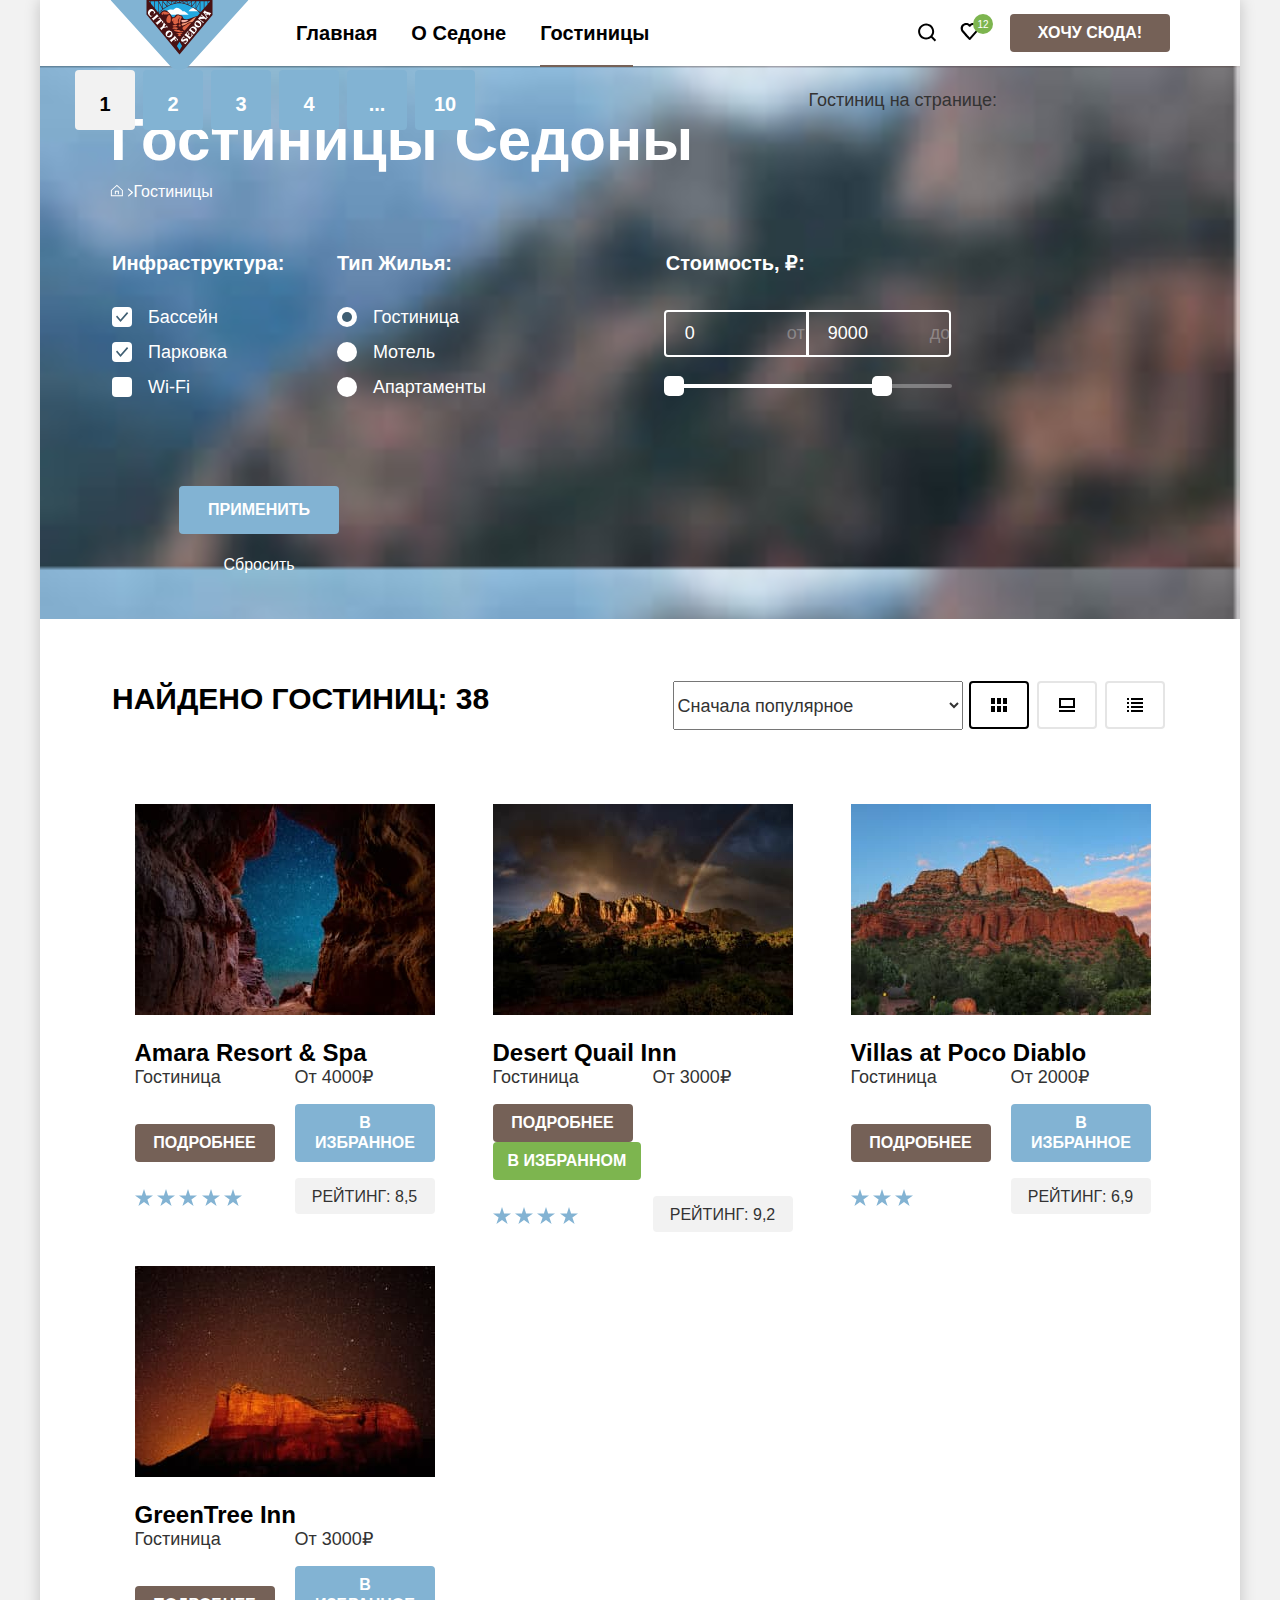
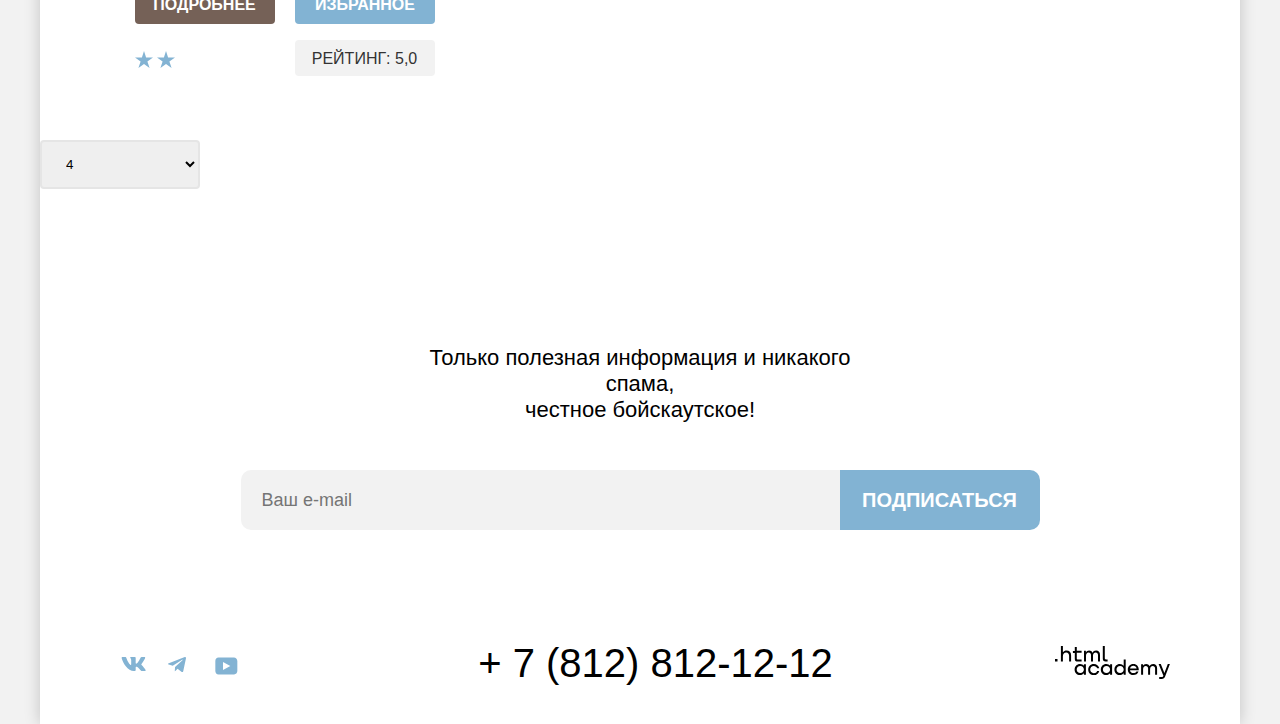
==== commit 5e269323: "Вносит правки в проект" ====
--- a/catalog.html
+++ b/catalog.html
@@ -57,7 +57,7 @@
       <ul class="breadcrumbs">
         <li class="breadcrumbs-item">
           <a class="breadcrumbs-link" href="index.html">
-            <svg class="breadcrumbs-link" width="13" height="13" viewBox="0 0 13 13" fill="none" xmlns="http://www.w3.org/2000/svg"><path fill-rule="evenodd" clip-rule="evenodd" d="m.871 6.15 6-5.5 6 5.5v6.2h-12v-6.2Zm1 .4v4.8h10v-4.8l-5-4.5-5 4.5Zm4 3.8h-1v-3.5h4v3.5h-1v-2.5h-2v2.5Z"/></svg>
+            <svg class="breadcrumbs-link-index" width="13" height="13" viewBox="0 0 13 13" fill="none" xmlns="http://www.w3.org/2000/svg"><path fill-rule="evenodd" clip-rule="evenodd" d="m.871 6.15 6-5.5 6 5.5v6.2h-12v-6.2Zm1 .4v4.8h10v-4.8l-5-4.5-5 4.5Zm4 3.8h-1v-3.5h4v3.5h-1v-2.5h-2v2.5Z"/></svg>
           </a>
           <svg class="breadcrumbs-link-icon" width="6" height="9" viewBox="0 0 6 9" fill="none" xmlns="http://www.w3.org/2000/svg"><path d="m5.76 4.075-3.8-3.4c-.2-.2-.6-.2-.9 0-.3.2-.2.6 0 .8l3.3 3-3.2 3c-.2.2-.2.6 0 .8 0 .1.3.2.4.2.1 0 .3-.1.4-.2l3.8-3.4c.3-.2.3-.6 0-.8Z" fill="#fff"/></svg>
         </li>
@@ -150,11 +150,9 @@
     </form>
   </div>
     <!--Каталог отелей-->
-
-    <!--<div class="results-container">-->
+ 
       <section class="results">
 
-      <!--<div class="results-wrap">-->
         <div class="sorting-container">
         <h2 class="results-title">Найдено гостиниц: 38</h2>
 
@@ -166,15 +164,15 @@
         </select>
         <div class="sorting-card-grid">
           <a class="card-grid-toggle card-grid-toggle-current" href="#">
-            <span class="visually-hidden">Показать карточки</span>
+            <span class="visually-hidden">Показать карточки.</span>
             <svg aria-hidden="true" focusable="false" width="16" height="14" viewBox="0 0 16 14" fill="none" xmlns="http://www.w3.org/2000/svg"><path d="M4 0H0v6h4V0ZM16 0h-4v6h4V0ZM10 0H6v6h4V0ZM4 8H0v6h4V8ZM16 8h-4v6h4V8ZM10 8H6v6h4V8Z" fill="#000"/></svg>
           </a>
           <a class="card-grid-toggle" href="#">
-            <span class="visually-hidden">Показать по одной</span>
+            <span class="visually-hidden">Показать по одной.</span>
             <svg aria-hidden="true" focusable="false" width="16" height="14" viewBox="0 0 16 14" fill="none" xmlns="http://www.w3.org/2000/svg"><path d="M16 12H0v2h16v-2ZM14 2v6H2V2h12Zm2-2H0v10h16V0Z" fill="#000"/></svg>
           </a>
           <a class="card-grid-toggle" href="#">
-            <span class="visually-hidden">Показать список</span>
+            <span class="visually-hidden">Показать список.</span>
             <svg aria-hidden="true" focusable="false" width="16" height="14" viewBox="0 0 16 14" fill="none" xmlns="http://www.w3.org/2000/svg"><path d="M2 0H0v2h2V0ZM16 0H4v2h12V0ZM2 4H0v2h2V4ZM16 4H4v2h12V4ZM2 8H0v2h2V8ZM16 8H4v2h12V8ZM2 12H0v2h2v-2ZM16 12H4v2h12v-2Z" fill="#000"/></svg>
           </a>
         </div>
@@ -316,7 +314,7 @@
               </li>
       </ul>
 
-      <div class="pagination-container">
+      <!--<div class="pagination-container">-->
       <ul class="pagination">
         <li class="pagination-item">
           <a class="pagination-link pagination-current">1</a>
@@ -342,7 +340,7 @@
         <option value="popular">4</option>
       </select>
 
-    </div>
+    <!--</div>-->
     </section>
 
 
@@ -351,7 +349,7 @@
       <h2 class="newsletter-title">Подпишитесь на рассылку</h2>
         <p class="newsletter-text">Только полезная информация и никакого спама,<br> честное бойскаутское!</p>
       <form class="newsletter-form" action="https://echo.htmlacademy.ru/" method="post">
-        <label class="visually-hidden" for="newsletter-email">Email</label>
+        <label class="visually-hidden" for="newsletter-email">Email.</label>
         <input class="field-email" placeholder="Ваш e-mail" type="email" name="newsletter-email" id="newsletter-email" required>
         <button class="button button-email" type="submit">Подписаться</button>
       </form>
@@ -361,29 +359,29 @@
  <!--Футер-->
  <footer class="page-footer">
   <div class="page-footer-container">
-    <h3 class="visually-hidden">Социальные сети</h3>
+    <h3 class="visually-hidden">Социальные сети.</h3>
     <ul class="footer-social-list">
       <li class="footer-social-item">
         <a class="footer-social-link" href="#">
           <svg class="footer-social-ikon" aria-hidden="true" focusable="false" width="25" height="14" fill="none" xmlns="http://www.w3.org/2000/svg"><path fill-rule="evenodd" clip-rule="evenodd" d="M24.116.948c.166-.546 0-.948-.795-.948h-2.625c-.668 0-.976.347-1.143.73 0 0-1.335 3.196-3.226 5.272-.612.602-.89.793-1.224.793-.167 0-.418-.191-.418-.738V.948c0-.656-.184-.948-.74-.948H9.817C9.4 0 9.15.304 9.15.593c0 .621.946.765 1.043 2.513v3.798c0 .833-.153.984-.487.984-.89 0-3.055-3.211-4.34-6.885C5.116.288 4.865 0 4.193 0H1.566c-.75 0-.9.347-.9.73 0 .682.89 4.07 4.145 8.551C6.981 12.341 10.036 14 12.82 14c1.67 0 1.875-.368 1.875-1.003v-2.313c0-.737.158-.884.687-.884.39 0 1.057.192 2.615 1.667C19.776 13.216 20.07 14 21.071 14h2.625c.75 0 1.126-.368.91-1.096-.238-.724-1.088-1.775-2.215-3.022-.612-.71-1.53-1.475-1.809-1.858-.389-.491-.278-.71 0-1.147 0 0 3.2-4.426 3.533-5.929h.001Z"/></svg>
-          <span class="visually-hidden">В контакт</span>
+          <span class="visually-hidden">В контакт.</span>
         </a>
       </li>
       <li class="footer-social-item">
         <a class="footer-social-link" href="#">
           <svg class="footer-social-ikon" aria-hidden="true" focusable="false" width="18" height="16" fill="none" xmlns="http://www.w3.org/2000/svg"><path d="M16.785.1.84 6.247c-1.088.438-1.08 1.045-.2 1.316L4.735 8.84l9.472-5.976c.448-.273.857-.126.52.172L7.053 9.962H7.05h.002l-.283 4.22c.414 0 .597-.19.829-.413l1.988-1.934 4.136 3.055c.762.42 1.31.204 1.5-.706L17.938 1.39C18.216.276 17.513-.229 16.785.1Z"/></svg>
-          <span class="visually-hidden">Телеграмм</span>
+          <span class="visually-hidden">Телеграмм.</span>
         </a>
       </li>
       <li class="footer-social-item">
         <a class="footer-social-link" href="#">
           <svg class="footer-social-ikon" aria-hidden="true" focusable="false" width="23" height="18" fill="none" xmlns="http://www.w3.org/2000/svg"><path d="M18.94.5H3.507C1.647.5.333 2.094.333 3.9v10.094c0 1.912 1.314 3.506 3.174 3.506H19.16c1.642 0 3.174-1.594 3.174-3.4V3.9C22.114 2.094 20.801.5 18.94.5ZM7.995 13.037V4.963L15.328 9l-7.333 4.037Z"/></svg>
-          <span class="visually-hidden">Ютуб</span>
+          <span class="visually-hidden">Ютуб.</span>
         </a>
       </li>
     </ul>
   <section class="contact-info">
-    <h3 class="visually-hidden">Телефон</h3>
+    <h3 class="visually-hidden">Телефон.</h3>
     <a class="contact-phone" href="tel:+7(812)812-12-12">+ 7 (812) 812-12-12</a>
   </section>
   <div class="logo-academy">
--- a/styles/styles.css
+++ b/styles/styles.css
@@ -20,6 +20,7 @@
 }
 
 body {
+  min-width: 1280px;
   font-family: "PT Sans", sans-serif;
   font-style: 22px;
   line-height: 26px;
@@ -27,6 +28,7 @@
   background-color: #F2F2F2;
   margin: 0;
 }
+  
 
 .visually-hidden {
   position: absolute;
@@ -84,34 +86,23 @@
   display: flex;
   flex-wrap: wrap;
   width: 390px;
-  height: 100%;
   min-height: 65px;
   margin: 0;
   padding: 0;
   list-style-type: none;
-  align-items: center;
-}
-
-.navigation-item {
-  position: relative;
-  height: 65px;
-  margin: 0;
-  padding: 0 21px;
-  left: 0;
+  margin-left: 30px;
 }
 
 .navigation-link {
-  position: relative;
-  display: flex;
-  height: 65px;
-  left: 17px;
+  display: block;
+  padding: 20px 17px;
   font-weight: 700;
   font-size: 20px;
   line-height: 26px;
-  height: 100%;
+  text-align: center;
   color: #000000;
-  align-items: center;
   text-decoration: none;
+  position: relative;
 }
 
 .navigation-user-list {
@@ -127,7 +118,7 @@
 .navigation-user-item {
   position: relative;
   width: 57px;
-  height: 65px;
+  height: 66px;
 }
 
 .navigation-user-link {
@@ -178,7 +169,7 @@
   bottom: 0;
   height: 2px;
   background-color: #756157;
-  top: 100%;
+  top: 99%;
   content: "";
   min-width: 68px;
   margin: 0;
@@ -189,20 +180,21 @@
   bottom: 0;
   height: 2px;
   background-color: #756157;
-  top: 40px;
+  top: 99%;
   content: "";
   min-width: 93px;
   margin: 0;
 }
-  .navigation-user-button {
-    width: 130px;
-    background: #756157;
-    text-align: center;
-  }
-
-  .navigation-user-button:hover {
-    background: #615048;
-  }
+
+.navigation-user-button {
+  width: 130px;
+  background: #756157;
+  text-align: center;
+}
+
+.navigation-user-button:hover {
+  background: #615048;
+}
 
   .navigation-user-button:focus {
     background: #615048;
@@ -223,7 +215,7 @@
     padding-top: 51px;
   }
 
-/*Блоки преимуществ*/
+/*Advantage blocks*/
 
 .advantages-lead-title {
   font-weight: 700;
@@ -232,7 +224,7 @@
   width: 620px;
   min-height: 72px;
   margin: 0 auto;
-  padding: 64px 0 0 0;
+  padding: 62px 0 0 0;
   text-align: center;
   text-transform: uppercase;
 }
@@ -269,36 +261,70 @@
   flex-direction: column;
   align-items: center;
   width: 230px;
-  padding-top: 100px;
+  padding-top: 94px;
   margin-right: auto;
   margin-left: auto;
   color: #FFFFFF;
 }
 
+.advantages-wrapper-item {
+  display: flex;
+  flex-direction: column;
+  align-items: center;
+  width: 230px;
+  min-height: 223px;
+  margin-top: 101px;
+  margin-right: auto;
+  margin-left: auto;
+  color: #333333;
+}
+
 .advantages-item-title {
   font-weight: 700;
   font-size: 24px;
   line-height: 28px;
   text-align: center;
   margin: 0;
+  text-transform: uppercase;
 }
 
 .advantages-item-number {
   font-weight: 400;
   font-size: 18px;
   line-height: 21px;
-  padding: 35px 0 32px 0;
-}
-
-.advantages-item-features {
-  margin: 0;
+  padding: 31px 0 34px 0;
+}
+
+.advantages-number {
   font-weight: 400;
   font-size: 18px;
   line-height: 21px;
+  padding: 35px 0 31px 0;
+}
+
+.reasons-item .reasons-item-road {
+  padding-left: 83px; 
+  padding-right: 83px;
+}
+
+/*.reasons-item-road {
+  padding-left: 0; 
+  padding-right: 83px;
+}*/
+
+
+.advantages-item-features {
+  width: 230px;
+  min-height: 63px;
+  margin: 0;
+  font-weight: 400;
+  font-size: 18px;
+  line-height: 21px;
   text-align: center;
 }
 
 .advantages-text {
+  width: 230px;
   margin: 0;
   font-weight: 400;
   font-size: 18px;
@@ -327,15 +353,19 @@
 }
   
 .advantages-sublist-pic {
-  text-align: center;
-  padding: 80px 0 0 0;
+  width: 400px;
+  min-height: 85px;
+  text-align: center;
+  padding: 0;
+  margin-top: 80px;
+
 }
 
 .advantages-title {
   font-weight: 700;
   font-size: 24px;
   line-height: 28px;
-  color: #000000;
+  color: #333333;
   text-align: center;
   text-transform: uppercase;
   text-decoration: none;
@@ -346,7 +376,7 @@
   font-weight: 700;
   font-size: 24px;
   line-height: 28px;
-  margin: 30px 0 30px 0;
+  margin: 20px 0 30px 0;
   text-transform: uppercase;
 }
 
@@ -401,30 +431,32 @@
 
 /*Заинтересовались*/
 .appointment {
-  min-height: 410px;
+  display: flex;
+  flex-direction: column;
+  min-height: 417px;
   background: #FFFFFF;
   color: #000000;
-  text-align: center;
 }
 
 .appointment-title {
   font-weight: 700;
   font-size: 30px;
   line-height: 36px;
-  padding: 85px 0 0 0;
-  margin: 0;
+  margin-top: 88px;
   text-transform: uppercase;
+  align-self: center;
+  box-sizing: border-box;  
 }
 
 .appointment-interested  {
   font-weight: 400;
   font-size: 22px;
   line-height: 26px;
-  width: 592px;
+  width: 100%;
   min-height: 52px;
   text-align: center;
-  margin: 0 auto;
-  padding: 29px 0 56px 0;
+  margin-top: 4px;
+  align-self: center;
 }
 
 .appointment-button {
@@ -435,7 +467,8 @@
   font-weight: 700;
   font-size: 20px;
   line-height: 36px;
-  text-align: center;
+  margin-top: 34px;
+  align-self: center;
 }
 
 .appointment-button:hover {
@@ -454,15 +487,17 @@
   color: rgba(255, 255, 255, 0.3);
 }
 
-
 /*Подписка*/
 .newsletter {
+  display: flex;
+  flex-direction: column;
   background-image: url("../images/newsletter.jpg");
   background-size: 100% auto;
   min-height: 411px;
   background-repeat: no-repeat;
   text-align: center;
   color: #FFFFFF;
+  margin: 0;
 }
 
 .newsletter-catalog {
@@ -471,8 +506,7 @@
   margin: 0;
   min-height: 411px;
   text-align: center;
-  color: #000000;
-  background: #FFFFFF;
+  /*background: #FFFFFF;*/
 }
 
 .newsletter-title {
@@ -481,17 +515,20 @@
   line-height: 36px;
   text-transform: uppercase;
   margin: 0;
-  padding-top: 94px;
+  padding-top: 91px;
+  color: #FFFFFF;
 }
 
 .newsletter-text {
+  width: 475px;
   font-weight: 400;
   font-size: 22px;
   line-height: 26px;
   text-align: center;
   color:#FFFFFF;
   margin-top: 29px;
-  margin-bottom: 29px;
+  margin-bottom: 47px;
+  align-self: center;
 }
 
 .newsletter-form {
@@ -509,8 +546,9 @@
   line-height: 21px;
   color: #000000;
   align-items: center;
-  padding: 20px 0 19px 12px;
-  margin: 0;
+  padding: 20px 0 19px 21px;
+  margin: 0;
+  outline: none;
 }
 
 
@@ -529,6 +567,14 @@
   margin: 0;
 }
 
+.button-email:hover {
+  background: #68A2CA;
+}
+
+.button-email:focus {
+  background: #68A2CA;
+}
+
 .newsletter-catalog p {
   color: #000000;
 }
@@ -540,7 +586,7 @@
   color: #000000;
   align-items: center;
   min-height: 120px;
-  padding: 0 70px 0 70px;
+  padding: 4px 70px 0 70px;
 }
 
 .page-footer-container {
@@ -549,7 +595,7 @@
   margin: 0 auto;
   min-height: 120px;
   align-items: center;
-
+  justify-content: space-between;
 }
 
 .footer-social-list {
@@ -566,19 +612,6 @@
   width: 47px;
   height: 40px;
   align-items: center;
-  justify-content: center;
-  fill:#83B3D3;
-}
-
-.footer-social-link {
-  display: block;
-  font-weight: 700;
-  font-size: 20px;
-  line-height: 26px;
-  text-align: center;
-  text-decoration: none;
-  text-transform: capitalize;
-  margin: 0;
   justify-content: center;
   fill:#83B3D3;
 }
@@ -626,6 +659,7 @@
   min-height: 50px;
   color: #000000;
   text-decoration: none;
+  padding-left: 20px;
 }
 
 .contact-phone:hover {
@@ -641,8 +675,11 @@
 }
 
 .logo-academy {
-  margin-left: 40px;
-  text-align: center;
+  /*margin-left: 40px;*/
+  /*text-align: center;*/
+  padding-left: 15px;
+  width: 115px;
+  height: 37px;
 }
 
 .htmlacademy-link {
@@ -1062,6 +1099,7 @@
   font-size: 60px;
   line-height: 78px;
   margin: 0;
+  color: #FFFFFF;
 }
 
 .breadcrumbs {
@@ -1076,6 +1114,14 @@
 
 }
 
+.breadcrumbs-link-index {
+  text-decoration: none;
+  fill: #FFFFFF;
+  font-weight: 400;
+  font-size: 16px;
+  line-height: 21px;
+}
+
 .breadcrumbs-link {
   text-decoration: none;
   fill: #FFFFFF;
@@ -1083,6 +1129,21 @@
   font-size: 16px;
   line-height: 21px;
   
+}
+
+.breadcrumbs-link-index:hover {
+  color:rgba(255, 255, 255, 0.6);
+  fill: rgba(255, 255, 255, 0.6);
+}
+
+.breadcrumbs-link-index:focus {
+  color: #FFFFFF;
+  fill: #FFFFFF;
+}
+
+.breadcrumbs-link-index:active {
+  color: rgba(255, 255, 255, 0.3);
+  fill: rgba(255, 255, 255, 0.3);
 }
 
 .breadcrumbs-link:hover {
@@ -1200,8 +1261,8 @@
 
 .catalog-filter-label {
   display: flex;
-  width: 141px;
-  height: 45px;
+  width: 140px;
+  height: 43px;
   align-items: center;
   font-weight: 400;
   font-size: 18px;
@@ -1281,6 +1342,7 @@
   font-size: 18px;
   line-height: 21px;
   color: #FFFFFF;
+  outline: none;
 }
 
 .range-input:active {
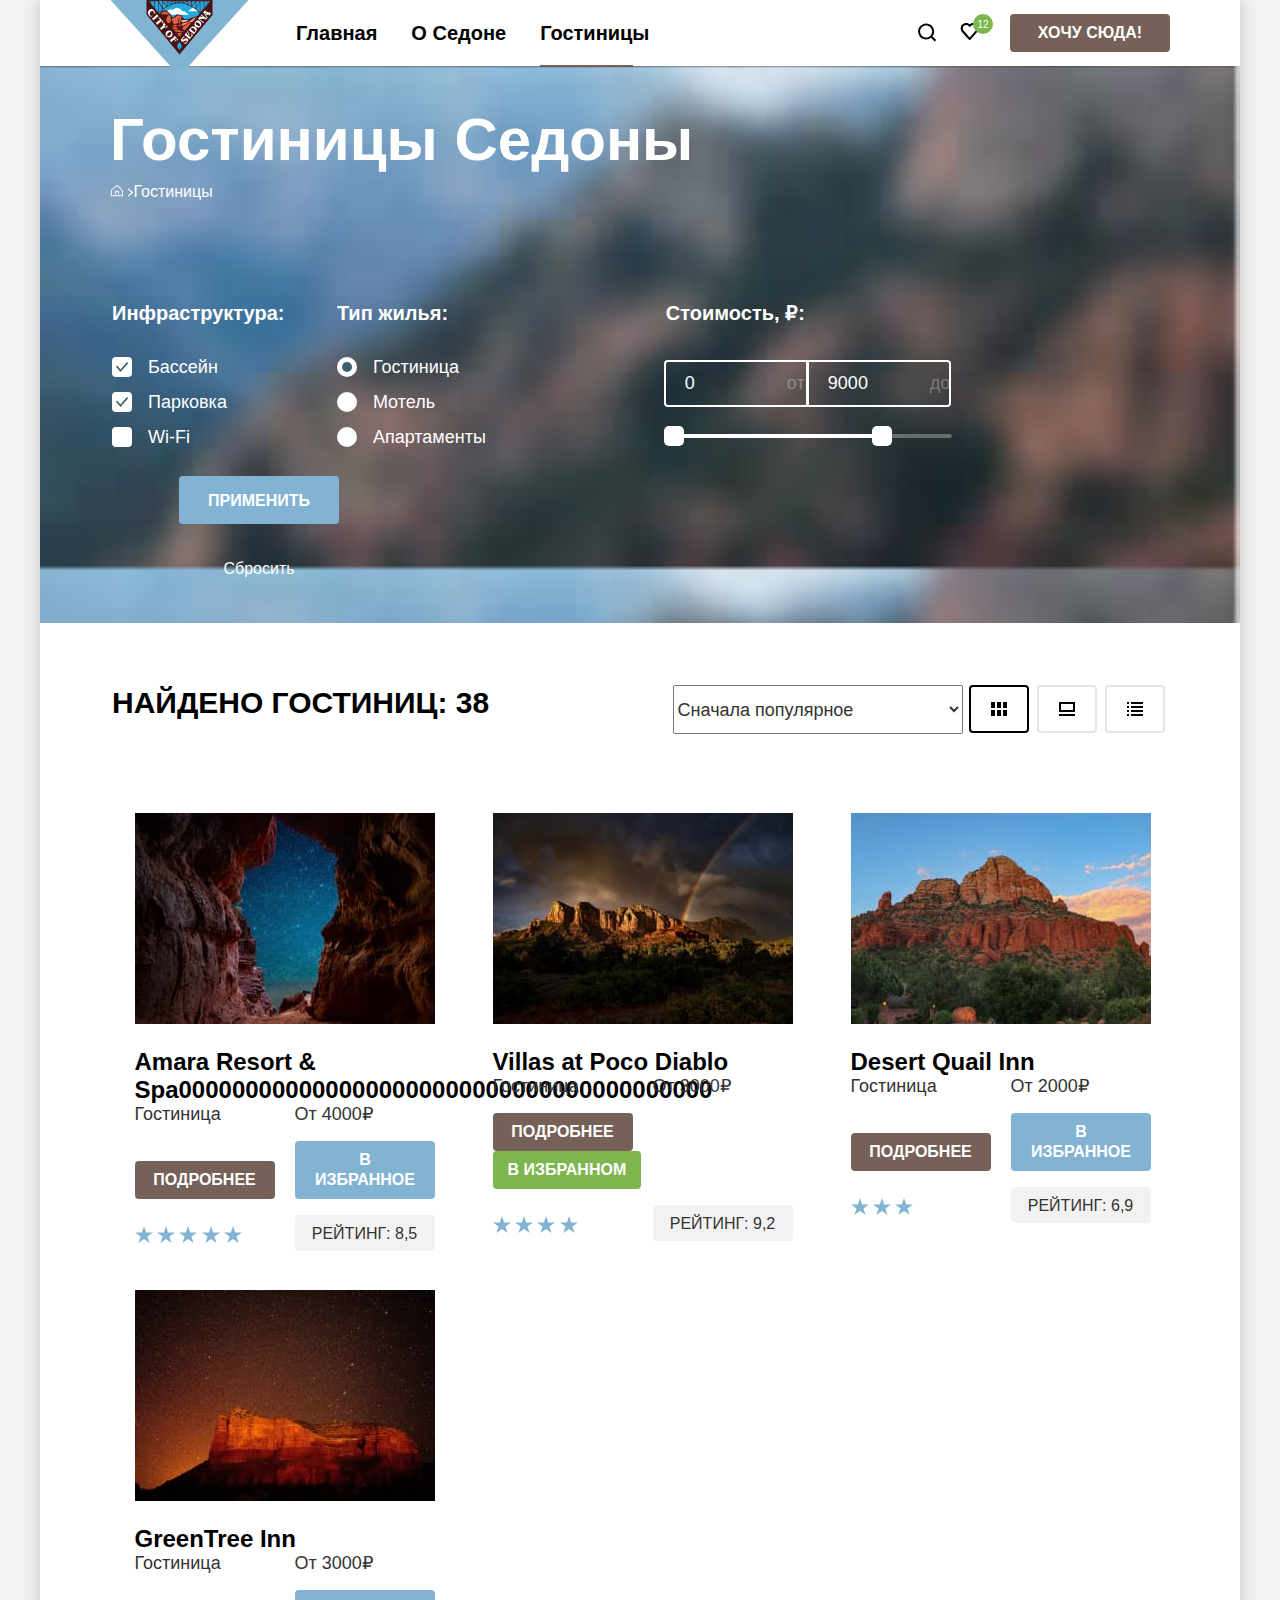
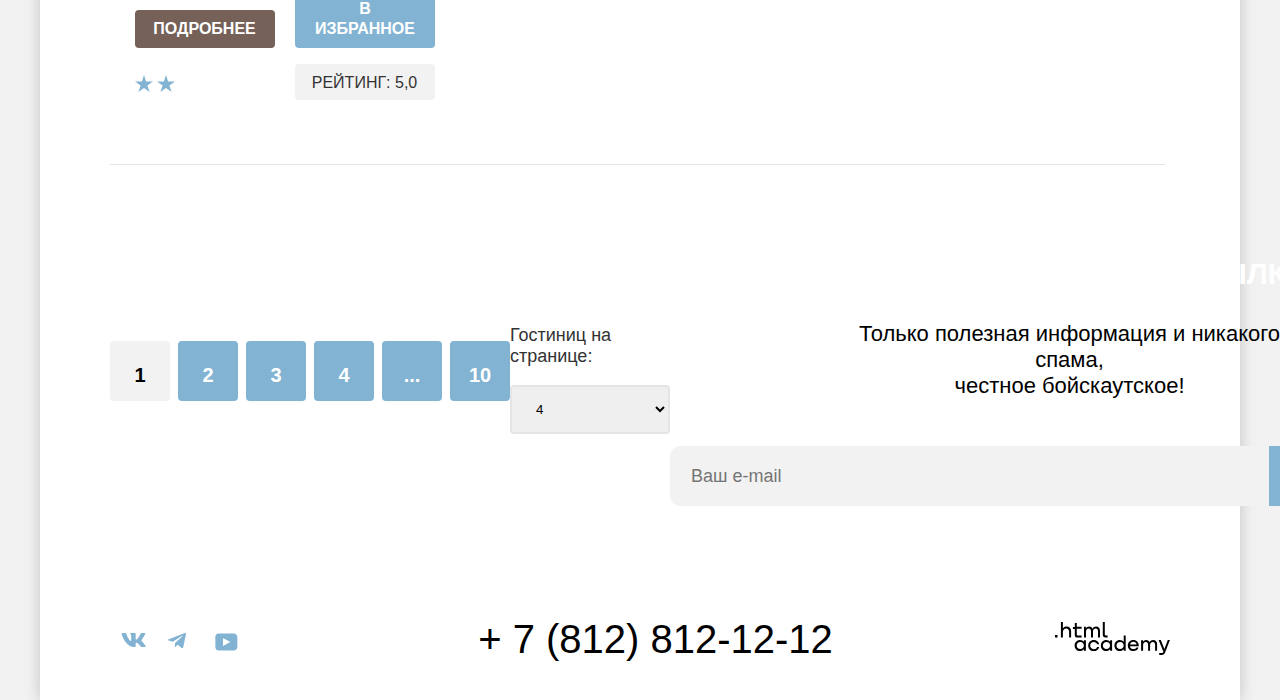
==== commit ab4c4ef9: "Вносит правки в проект" ====
--- a/catalog.html
+++ b/catalog.html
@@ -58,6 +58,7 @@
         <li class="breadcrumbs-item">
           <a class="breadcrumbs-link" href="index.html">
             <svg class="breadcrumbs-link-index" width="13" height="13" viewBox="0 0 13 13" fill="none" xmlns="http://www.w3.org/2000/svg"><path fill-rule="evenodd" clip-rule="evenodd" d="m.871 6.15 6-5.5 6 5.5v6.2h-12v-6.2Zm1 .4v4.8h10v-4.8l-5-4.5-5 4.5Zm4 3.8h-1v-3.5h4v3.5h-1v-2.5h-2v2.5Z"/></svg>
+            <span class="visually-hidden">Главная.</span>
           </a>
           <svg class="breadcrumbs-link-icon" width="6" height="9" viewBox="0 0 6 9" fill="none" xmlns="http://www.w3.org/2000/svg"><path d="m5.76 4.075-3.8-3.4c-.2-.2-.6-.2-.9 0-.3.2-.2.6 0 .8l3.3 3-3.2 3c-.2.2-.2.6 0 .8 0 .1.3.2.4.2.1 0 .3-.1.4-.2l3.8-3.4c.3-.2.3-.6 0-.8Z" fill="#fff"/></svg>
         </li>
@@ -65,7 +66,8 @@
           <a class="breadcrumbs-link">Гостиницы</a>
         </li>
       </ul>
-
+      <section class="catalog-filter">
+        <h2 class="visually-hidden">Фильтр гостиниц.</h2>
       <form class="catalog-filter">
       <fieldset class="catalog-filter-group">
         <legend class="catalog-filter-title">Инфраструктура:</legend>
@@ -94,7 +96,7 @@
             </ul>
       </fieldset>
       <fieldset class="catalog-filter-group">
-          <legend class="catalog-filter-title">Тип Жилья:</legend>
+          <legend class="catalog-filter-title">Тип жилья:</legend>
           <ul class="catalog-filter-list">
             <li class="catalog-filter-item">
               <label class="control">
@@ -148,14 +150,14 @@
               <button class="button button-reset" type="reset">Сбросить</button>
       </fieldset>
     </form>
+  </section>
   </div>
     <!--Каталог отелей-->
- 
+
       <section class="results">
 
         <div class="sorting-container">
-        <h2 class="results-title">Найдено гостиниц: 38</h2>
-
+        <h2 class="results-title">Найдено гостиниц: <span>38</span></h2>
 
         <select class="select-control" aria-label="Сортировка">
           <option value="popular">Сначала популярное</option>
@@ -176,9 +178,8 @@
             <svg aria-hidden="true" focusable="false" width="16" height="14" viewBox="0 0 16 14" fill="none" xmlns="http://www.w3.org/2000/svg"><path d="M2 0H0v2h2V0ZM16 0H4v2h12V0ZM2 4H0v2h2V4ZM16 4H4v2h12V4ZM2 8H0v2h2V8ZM16 8H4v2h12V8ZM2 12H0v2h2v-2ZM16 12H4v2h12v-2Z" fill="#000"/></svg>
           </a>
         </div>
-        </div>
-       <!--</div>-->
-
+      </div>
+</section>
      <!--Bыбранные отели-->
       <ul class="results-list">
         <!--Отель 1-->
@@ -187,7 +188,7 @@
               <img class="results-card-image" src="images/catalog-hotels/hotel-1.jpg" width="300" height="211" alt="">
             </figure>
             <a class="results-card-link" href="product.html">
-              <h3 class="results-card-title">Amara Resort & Spa</h3>
+              <h3 class="results-card-title">Amara Resort & Spa0000000000000000000000000000000000000000</h3>
             </a>
             <div class="results-card-price">
               <p class="results-card-price">Гостиница</p>
@@ -224,7 +225,7 @@
             <img class="results-card-image" src="images/catalog-hotels/hotel-2.jpg" width="300" height="211" alt="">
           </figure>
             <a class="results-card-link" href="product.html">
-              <h3 class="results-card-title">Desert Quail Inn</h3>
+              <h3 class="results-card-title">Villas at Poco Diablo</h3>
             </a>
               <div class="results-card-price">
                 <p class="results-card-price">Гостиница</p>
@@ -253,13 +254,12 @@
               </div>
               </li>
 <!--Отель 3-->
-
             <li class="results-card">
               <figure>
                 <img class="results-card-image" src="images/catalog-hotels/hotel-3.jpg" width="300" height="211" alt="">
               </figure>
               <a class="results-card-link" href="product.html">
-                <h3 class="results-card-title">Villas at Poco Diablo</h3>
+                <h3 class="results-card-title">Desert Quail Inn</h3>
               </a>
               <div class="results-card-price">
                 <p class="results-card-price">Гостиница</p>
@@ -314,7 +314,8 @@
               </li>
       </ul>
 
-      <!--<div class="pagination-container">-->
+      <div class="pagination-container">
+      <!--<span class="pagination-line"></span>-->
       <ul class="pagination">
         <li class="pagination-item">
           <a class="pagination-link pagination-current">1</a>
@@ -335,14 +336,14 @@
           <a class="pagination-link" href="#">10</a>
         </li>
       </ul>
+
+      <div class="">
       <p class="pagination-quantity">Гостиниц на странице:</p>
       <select class="pagination-select-control" aria-label="Сортировка">
         <option value="popular">4</option>
+        <option value="6">6</option>
       </select>
-
-    <!--</div>-->
-    </section>
-
+    </div>
 
     <!--Подписка-->
     <section class="newsletter-catalog">
@@ -387,6 +388,7 @@
   <div class="logo-academy">
     <a class="htmlacademy-link" href="https://htmlacademy.ru/">
       <svg class="htmlacademy-link" width="115" height="33" viewBox="0 0 115 33" fill="none" xmlns="http://www.w3.org/2000/svg"><path d="M0 12.9v2.6h2.5v-2.6H0ZM11.6 4.5c-1.6 0-2.8.7-3.6 1.7h-.1V0h-2v15.5h2v-5.3c0-2.1 1.3-3.6 3.3-3.6 1.8 0 2.9 1.4 2.9 3.2v5.7h2V9.4c.1-3-1.8-4.9-4.5-4.9ZM26.6 4.8h-4.8V1.1h-2v3.8h-1.9v2h1.9v6c0 1.7 1 2.7 2.7 2.7h4.1v-2h-3.7c-.7 0-1.1-.4-1.1-1.1V6.8h4.8v-2ZM41.1 4.6c-1.6 0-2.9.8-3.5 2.1h-.1c-.6-1.2-1.8-2.1-3.4-2.1-1.4 0-2.5.8-3.1 1.8h-.1V4.8H29v10.6h2V10c0-2 1-3.5 2.6-3.5 1.5 0 2.4 1 2.4 2.6v6.3h2V9.8c0-2.4 1.4-3.3 2.6-3.3 1.5 0 2.4 1 2.4 2.6v6.3h2V8.9c.1-2.5-1.4-4.3-3.9-4.3ZM47.8 12.7c0 1.7 1 2.7 2.8 2.7h2v-2h-1.7c-.7 0-1.1-.4-1.1-1.1V0h-2v12.7ZM28.9 19.7c-.9-1.1-2.2-1.8-3.9-1.8-3.1 0-5.4 2.3-5.4 5.6s2.3 5.6 5.4 5.6c1.8 0 3-.8 3.8-1.9h.1v1.6h2V18.2h-2v1.5Zm-3.6 7.4c-2.2 0-3.6-1.6-3.6-3.6s1.4-3.6 3.6-3.6 3.6 1.6 3.6 3.6c0 1.9-1.4 3.6-3.6 3.6ZM44.2 22c-.5-2.4-2.6-4.1-5.4-4.1-3.4 0-5.6 2.5-5.6 5.6 0 3.1 2.2 5.6 5.6 5.6 2.8 0 4.9-1.8 5.4-4.2h-2.1c-.4 1.3-1.7 2.3-3.3 2.3-2.2 0-3.6-1.6-3.6-3.6s1.4-3.6 3.6-3.6c1.6 0 2.8 1 3.3 2.2h2.1V22ZM55.1 19.7c-.9-1.1-2.2-1.8-3.9-1.8-3.1 0-5.4 2.3-5.4 5.6s2.3 5.6 5.4 5.6c1.8 0 3-.8 3.8-1.9h.1v1.6h2V18.2h-2v1.5Zm-3.6 7.4c-2.2 0-3.6-1.6-3.6-3.6s1.4-3.6 3.6-3.6 3.6 1.6 3.6 3.6c0 1.9-1.5 3.6-3.6 3.6ZM68.7 19.8c-.9-1.1-2.2-1.9-3.9-1.9-3.1 0-5.4 2.3-5.4 5.6s2.2 5.6 5.4 5.6c1.7 0 3-.8 3.8-1.8h.1v1.5h2V13.4h-2v6.4Zm-3.6 7.3c-2.2 0-3.6-1.6-3.6-3.6s1.4-3.6 3.6-3.6 3.6 1.6 3.6 3.6c-.1 2-1.5 3.6-3.6 3.6ZM78.3 17.9c-3.3 0-5.5 2.5-5.5 5.6 0 3 2.1 5.6 5.5 5.6 2.5 0 4.5-1.3 5.2-3.6h-2.1c-.5 1-1.6 1.6-3 1.6-1.9 0-3.3-1.3-3.4-2.9h8.8c.2-3.6-2-6.3-5.5-6.3Zm0 1.9c1.7 0 3 1 3.3 2.6h-6.5c.3-1.5 1.5-2.6 3.2-2.6ZM98.2 17.9c-1.6 0-2.9.8-3.6 2h-.1c-.6-1.2-1.8-2-3.4-2-1.4 0-2.5.7-3.1 1.8v-1.5h-1.9v10.6h2v-5.4c0-2 1-3.4 2.6-3.5 1.5 0 2.4 1 2.4 2.6v6.3h2v-5.6c0-2.4 1.4-3.3 2.6-3.3 1.5 0 2.4 1 2.4 2.6v6.3h2v-6.5c.1-2.6-1.4-4.4-3.9-4.4ZM109.4 27l-3.6-8.9h-2.2l4.8 11.6c-.3.9-.7 1.2-1.7 1.2h-2.5v2h2.5c1.8 0 2.8-.8 3.5-2.6l4.7-12.2h-2.1l-3.4 8.9Z"/></svg>
+      <span class="visually-hidden">Сделано в HTML-academy.</span>
     </a>
   </div>
 </div>
--- a/styles/styles.css
+++ b/styles/styles.css
@@ -17,6 +17,7 @@
 
 html {
   height: 100%;
+  box-sizing: border-box;
 }
 
 body {
@@ -28,7 +29,7 @@
   background-color: #F2F2F2;
   margin: 0;
 }
-  
+
 
 .visually-hidden {
   position: absolute;
@@ -43,6 +44,7 @@
 
 .container {
   width: 1200px;
+  min-height: 100%;
   margin: 0 auto;
   background: #FFFFFF;
   box-shadow: 0 0 15px rgba(0, 0, 0, 0.2);
@@ -74,6 +76,7 @@
 
 .navigation {
   display: flex;
+  width: 1060px;
   margin: 0 auto;
   min-height: 65px;
 }
@@ -94,6 +97,7 @@
 }
 
 .navigation-link {
+  position: relative;
   display: block;
   padding: 20px 17px;
   font-weight: 700;
@@ -102,7 +106,6 @@
   text-align: center;
   color: #000000;
   text-decoration: none;
-  position: relative;
 }
 
 .navigation-user-list {
@@ -198,6 +201,8 @@
 
   .navigation-user-button:focus {
     background: #615048;
+    box-shadow: 0 0 0 3px #83b3d3;
+    outline: none
   }
 
   .navigation-user-button:active {
@@ -303,12 +308,12 @@
 }
 
 .reasons-item .reasons-item-road {
-  padding-left: 83px; 
+  padding-left: 83px;
   padding-right: 83px;
 }
 
 /*.reasons-item-road {
-  padding-left: 0; 
+  padding-left: 0;
   padding-right: 83px;
 }*/
 
@@ -351,7 +356,7 @@
   flex-direction: column;
   align-items: center;
 }
-  
+
 .advantages-sublist-pic {
   width: 400px;
   min-height: 85px;
@@ -445,7 +450,7 @@
   margin-top: 88px;
   text-transform: uppercase;
   align-self: center;
-  box-sizing: border-box;  
+  box-sizing: border-box;
 }
 
 .appointment-interested  {
@@ -463,7 +468,7 @@
   background: #756157;
   width: 544px;
   height: 36px;
-  padding: 12px 15px; 
+  padding: 12px 15px;
   font-weight: 700;
   font-size: 20px;
   line-height: 36px;
@@ -697,7 +702,6 @@
 .htmlacademy-link:active {
   fill: rgba(117, 97, 87, 0.3);
 }
-
 
 /*Модальное окно*/
 
@@ -776,7 +780,6 @@
 
 .form-arrival-date {
   display: flex;
-
 }
 
 .form-date-title {
@@ -790,11 +793,11 @@
   width: 388px;
  }
 
- .field-input-arrival-date {
-    position: relative;
-    width: calc(100%-155px);
-    min-height: 50px;
- }
+.field-input-arrival-date {
+  position: relative;
+  width: calc(100%-155px);
+  min-height: 50px;
+}
 
 .field-input-date {
   width: 100%;
@@ -1128,7 +1131,7 @@
   font-weight: 400;
   font-size: 16px;
   line-height: 21px;
-  
+
 }
 
 .breadcrumbs-link-index:hover {
@@ -1450,13 +1453,20 @@
 }
 
 .button-apply {
+  display: inline-block;
   width: 160px;
-  height: 48px;
-  padding: 0;
-  font-weight: 700;
-  background: #82B3D3;
+  min-height: 48px;
+  margin-bottom: 14px;
+  font-family: "PT Sans", sans-serif;
+  font-size: 16px;
+  line-height: 21px;
+  font-weight: 700;
   text-transform: uppercase;
-  margin-top: 60px;
+  background-color: #83b3d3;
+  color: #ffffff;
+  border: none;
+  border-radius: 4px;
+  cursor: pointer;
 }
 
 .button-apply:hover {
@@ -1568,17 +1578,17 @@
 
 .card-grid-toggle:hover {
   border: 2px solid #000000;
-   border-radius: 4px;
+  border-radius: 4px;
  }
 
- .card-grid-toggle:focus {
+.card-grid-toggle:focus {
   border: 2px solid #68A2CA;
   border-radius: 4px;
  }
 
- .card-grid-toggle:active {
+.card-grid-toggle:active {
   border: 2px solid #000000;
-   border-radius: 4px;
+  border-radius: 4px;
  }
 
 .button-light {
@@ -1594,6 +1604,7 @@
   margin-bottom: 64px;
   padding: 0;
   gap: 18px;
+  min-height: 867px;
 }
 
 figure {
@@ -1602,6 +1613,8 @@
 }
 
 .results-card {
+  display: flex;
+  flex-direction: column;
   padding-right: 38px;
 }
 
@@ -1612,6 +1625,8 @@
 }
 
 .results-card-link {
+  width: 300px;
+  min-height: 28px;
   text-decoration: none;
 }
 
@@ -1637,6 +1652,10 @@
 .results-card-price p {
   width: 140px;
   margin-right: 20px;
+}
+
+.results-card-image {
+  margin-top: 5px;
 }
 
 .results-card-image-inner {
@@ -1723,12 +1742,24 @@
 /* Пагинация*/
 .pagination-container {
   display: flex;
-  position: relative;
+  /*position: relative;*/
   min-height: 115px;
-}
+  border-top: 1px solid #E6E6E6;
+  width: 1055px;
+  align-items: center;
+  margin: 0 70px 0 70px;
+
+}
+
+.pagination-line {
+  border: 1px solid #E6E6E6;
+  transform: rotate(180deg);
+  width: 1055;
+}
+
 
 .pagination {
-  position: absolute;
+  /*position: absolute;*/
   display: flex;
   width: 368;
   margin: 0;
@@ -1737,6 +1768,7 @@
   top: 70px;
   left: 75px;
 }
+
 
 .pagination-item:not(:last-child) {
   margin-right: 8px;
@@ -1773,14 +1805,14 @@
 }
 
 .pagination-quantity {
-  position: absolute;
+  /*position: absolute;*/
   color: #333333;
   font-weight: 400;
   font-size: 18px;
   line-height: 21px;
   margin-left: auto;
-  top: 72px;
-  right: 283px;
+  /*top: 72px;
+  right: 283px;*/
 }
 
 .pagination-current {
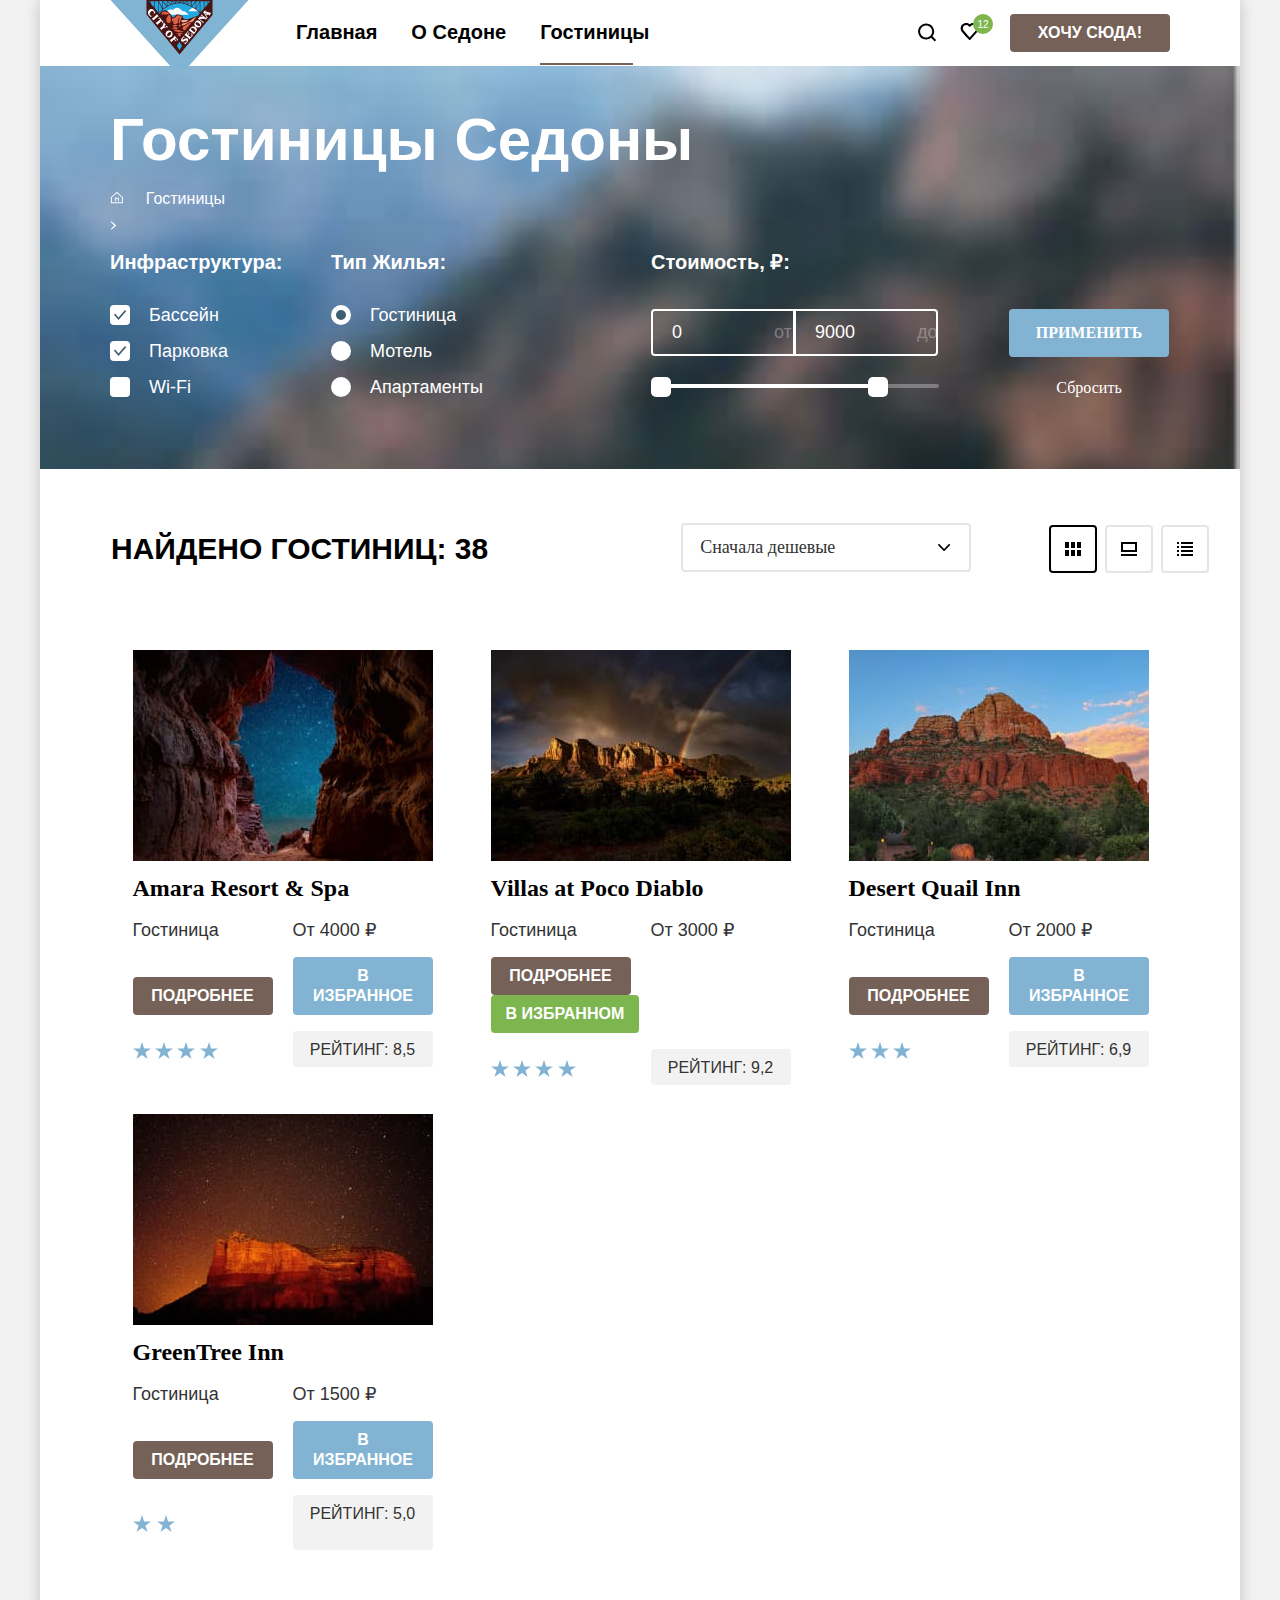
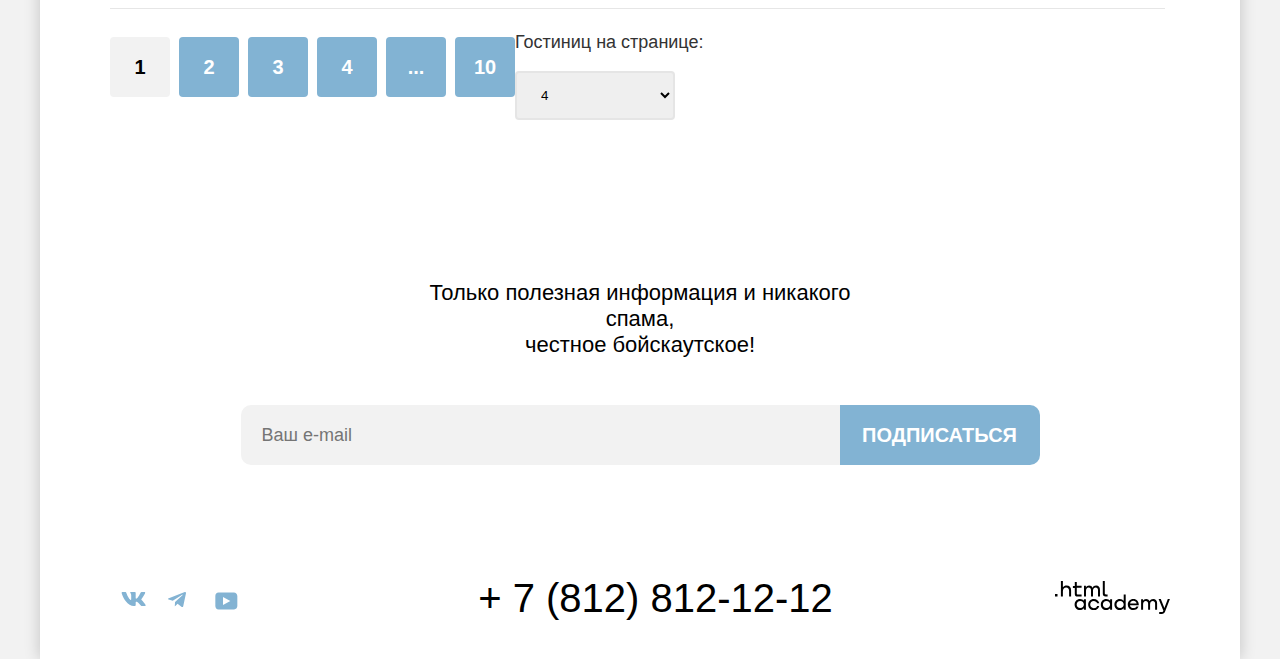
==== commit 812027db: "Вносит правки в проект" ====
--- a/catalog.html
+++ b/catalog.html
@@ -96,7 +96,7 @@
             </ul>
       </fieldset>
       <fieldset class="catalog-filter-group">
-          <legend class="catalog-filter-title">Тип жилья:</legend>
+          <legend class="catalog-filter-title">Тип Жилья:</legend>
           <ul class="catalog-filter-list">
             <li class="catalog-filter-item">
               <label class="control">
@@ -121,7 +121,7 @@
             </li>
           </ul>
       </fieldset>
-      <fieldset class="catalog-filter-group filter-legend">
+      <fieldset class="catalog-filter-group">
           <legend class="catalog-filter-title">Стоимость, ₽:</legend>
           <div class="range">
           <div class="range-wrapper-inputs">
@@ -134,7 +134,7 @@
             </div>
 
             <div class="range-scale">
-              <div class="range-bar" style="left: 0; width: 228px">
+              <div class="range-bar" style="left: 0; width: 237px">
                 <button class="range-toggle toggle-min">
                   <span class="visually-hidden">Изменить минимальную цену.</span>
                 </button>
@@ -145,10 +145,10 @@
             </div>
           </div>
       </fieldset>
-      <fieldset class="catalog-filter-button">
-              <button class="button button-apply" type="submit">Применить</button>
+      <div class="catalog-filter-button">
+              <button class="button button-submit" type="submit">Применить</button>
               <button class="button button-reset" type="reset">Сбросить</button>
-      </fieldset>
+      </div>
     </form>
   </section>
   </div>
@@ -157,14 +157,13 @@
       <section class="results">
 
         <div class="sorting-container">
-        <h2 class="results-title">Найдено гостиниц: <span>38</span></h2>
+        <h2 class="sorting-container-title">Найдено гостиниц: <span>38</span></h2>
 
         <select class="select-control" aria-label="Сортировка">
-          <option value="popular">Сначала популярное</option>
-          <option value="cheap">Сначала дешёвое</option>
-          <option value="expensive">Сначала дорогое</option>
+          <option value="cheap">Сначала дешeвые</option>
+          <option value="expensive">Сначала дорогие</option>
         </select>
-        <div class="sorting-card-grid">
+        <div class="sorting-card-wrapper">
           <a class="card-grid-toggle card-grid-toggle-current" href="#">
             <span class="visually-hidden">Показать карточки.</span>
             <svg aria-hidden="true" focusable="false" width="16" height="14" viewBox="0 0 16 14" fill="none" xmlns="http://www.w3.org/2000/svg"><path d="M4 0H0v6h4V0ZM16 0h-4v6h4V0ZM10 0H6v6h4V0ZM4 8H0v6h4V8ZM16 8h-4v6h4V8ZM10 8H6v6h4V8Z" fill="#000"/></svg>
@@ -181,18 +180,19 @@
       </div>
 </section>
      <!--Bыбранные отели-->
+     <h2 class="visually-hidden">Найденные гостиницы.</h2>
       <ul class="results-list">
         <!--Отель 1-->
-        <li class="results-card">
-            <figure class="">
+        <li class="results-item">
+            <figure class="results-card">
               <img class="results-card-image" src="images/catalog-hotels/hotel-1.jpg" width="300" height="211" alt="">
             </figure>
             <a class="results-card-link" href="product.html">
-              <h3 class="results-card-title">Amara Resort & Spa0000000000000000000000000000000000000000</h3>
+              <h3 class="results-card-title">Amara Resort & Spa</h3>
             </a>
             <div class="results-card-price">
               <p class="results-card-price">Гостиница</p>
-              <span class="results-card-price">От 4000₽</span>
+              <span class="results-card-price">От 4000 ₽</span>
             </div>
             <div class="results-card-button">
               <a class="button button-detailed" href="#">Подробнее</a>
@@ -212,16 +212,13 @@
               <svg width="18" height="17" viewBox="0 0 18 17" fill="none" xmlns="http://www.w3.org/2000/svg">
                 <path d="m9 0 2.1 6.5H18l-5.6 4 2.2 6.5L9 13l-5.6 4 2.2-6.5-5.6-4h6.9L9 0Z" fill="#83B3D3"/>
               </svg>
-              <svg width="18" height="17" viewBox="0 0 18 17" fill="none" xmlns="http://www.w3.org/2000/svg">
-                <path d="m9 0 2.1 6.5H18l-5.6 4 2.2 6.5L9 13l-5.6 4 2.2-6.5-5.6-4h6.9L9 0Z" fill="#83B3D3"/>
-              </svg>
             </div>
               <div class="results-rating-image">Рейтинг: 8,5</div>
             </div>
           </li>
 <!--Отель 2-->
-        <li class="results-card">
-          <figure>
+        <li class="results-item">
+          <figure class="results-card">
             <img class="results-card-image" src="images/catalog-hotels/hotel-2.jpg" width="300" height="211" alt="">
           </figure>
             <a class="results-card-link" href="product.html">
@@ -229,7 +226,7 @@
             </a>
               <div class="results-card-price">
                 <p class="results-card-price">Гостиница</p>
-                <span class="results-card-price">От 3000₽</span>
+                <span class="results-card-price">От 3000 ₽</span>
               </div>
               <div class="results-card-button">
                 <a class="button button-detailed" href="#">Подробнее</a>
@@ -254,8 +251,8 @@
               </div>
               </li>
 <!--Отель 3-->
-            <li class="results-card">
-              <figure>
+            <li class="results-item">
+              <figure class="results-card">
                 <img class="results-card-image" src="images/catalog-hotels/hotel-3.jpg" width="300" height="211" alt="">
               </figure>
               <a class="results-card-link" href="product.html">
@@ -263,7 +260,7 @@
               </a>
               <div class="results-card-price">
                 <p class="results-card-price">Гостиница</p>
-                <span class="results-card-price">От 2000₽</span>
+                <span class="results-card-price">От 2000 ₽</span>
               </div>
               <div class="results-card-button">
                 <a class="button button-detailed" href="#">Подробнее</a>
@@ -285,8 +282,8 @@
               </div>
               </li>
 <!--Отель 4-->
-              <li class="results-card">
-                <figure>
+              <li class="results-item">
+                <figure class="results-card">
                   <img class="results-card-image" src="images/catalog-hotels/hotel-4.jpg" width="300" height="211" alt="">
                 </figure>
                 <a class="results-card-link" href="product.html">
@@ -294,7 +291,7 @@
                 </a>
                 <div class="results-card-price">
                   <p class="results-card-price">Гостиница</p>
-                  <span class="results-card-price">От 3000₽</span>
+                  <span class="results-card-price">От 1500 ₽</span>
                 </div>
                 <div class="results-card-button">
                   <a class="button button-detailed" href="#">Подробнее</a>
@@ -302,12 +299,13 @@
                 </div>
                 <div class="results-card-image-inner">
                   <div class="results-card-star">
-                    <svg width="18" height="17" viewBox="0 0 18 17" fill="none" xmlns="http://www.w3.org/2000/svg">
+                    <img class="stars-img" src="images/star/star-2.svg" alt="3 звезды.">
+                    <!--<svg width="18" height="17" viewBox="0 0 18 17" fill="none" xmlns="http://www.w3.org/2000/svg">
                       <path d="m9 0 2.1 6.5H18l-5.6 4 2.2 6.5L9 13l-5.6 4 2.2-6.5-5.6-4h6.9L9 0Z" fill="#83B3D3"/>
                     </svg>
                     <svg width="18" height="17" viewBox="0 0 18 17" fill="none" xmlns="http://www.w3.org/2000/svg">
                       <path d="m9 0 2.1 6.5H18l-5.6 4 2.2 6.5L9 13l-5.6 4 2.2-6.5-5.6-4h6.9L9 0Z" fill="#83B3D3"/>
-                    </svg>
+                    </svg>-->
                   </div>
                   <div class="results-rating-image">Рейтинг: 5,0</div>
                 </div>
@@ -337,12 +335,13 @@
         </li>
       </ul>
 
-      <div class="">
+      <div class="pagination-number">
       <p class="pagination-quantity">Гостиниц на странице:</p>
       <select class="pagination-select-control" aria-label="Сортировка">
         <option value="popular">4</option>
         <option value="6">6</option>
       </select>
+    </div>
     </div>
 
     <!--Подписка-->
--- a/styles/styles.css
+++ b/styles/styles.css
@@ -29,7 +29,6 @@
   background-color: #F2F2F2;
   margin: 0;
 }
-
 
 .visually-hidden {
   position: absolute;
@@ -99,7 +98,7 @@
 .navigation-link {
   position: relative;
   display: block;
-  padding: 20px 17px;
+  padding: 19px 17px;
   font-weight: 700;
   font-size: 20px;
   line-height: 26px;
@@ -132,7 +131,6 @@
 .navigation-counter {
   left: -10px;
 }
-
 
 .navigation-user-counter {
   display: flex;
@@ -210,7 +208,7 @@
     background: #756157;
   }
 
-/*Рекламный блок*/
+/**/
   .intro {
     background: url("../images/divider.svg") left 0 bottom 0,
     url("../images/background-mountains.jpg") center/cover;
@@ -312,12 +310,6 @@
   padding-right: 83px;
 }
 
-/*.reasons-item-road {
-  padding-left: 0;
-  padding-right: 83px;
-}*/
-
-
 .advantages-item-features {
   width: 230px;
   min-height: 63px;
@@ -363,7 +355,6 @@
   text-align: center;
   padding: 0;
   margin-top: 80px;
-
 }
 
 .advantages-title {
@@ -434,7 +425,7 @@
 background: rgba(131, 179, 211, 0.2);
 }
 
-/*Заинтересовались*/
+/*Appointment*/
 .appointment {
   display: flex;
   flex-direction: column;
@@ -492,7 +483,7 @@
   color: rgba(255, 255, 255, 0.3);
 }
 
-/*Подписка*/
+/*Newsletter*/
 .newsletter {
   display: flex;
   flex-direction: column;
@@ -511,7 +502,6 @@
   margin: 0;
   min-height: 411px;
   text-align: center;
-  /*background: #FFFFFF;*/
 }
 
 .newsletter-title {
@@ -556,7 +546,6 @@
   outline: none;
 }
 
-
 .button-email {
   background: #82B3D3;
   border-radius: 0 10px 10px 0;
@@ -584,7 +573,7 @@
   color: #000000;
 }
 
-/*Футер*/
+/*Footer*/
 
 .page-footer {
   background: #FFFFFF;
@@ -680,8 +669,6 @@
 }
 
 .logo-academy {
-  /*margin-left: 40px;*/
-  /*text-align: center;*/
   padding-left: 15px;
   width: 115px;
   height: 37px;
@@ -875,7 +862,6 @@
   text-align: center;
 }
 
-
 .form-quantity {
   display: flex;
   margin: auto;
@@ -1007,7 +993,6 @@
   fill: rgba(0, 0, 0, 0.3);
 }
 
-
 .btn-minus-plus:hover .icon-plus {
   fill: black;
 }
@@ -1039,7 +1024,6 @@
 .btn-minus-plus:active .icon-minus {
   fill: rgba(0, 0, 0, 0.3);
 }
-
 
 .visiters-number {
   font-weight: 400;
@@ -1091,13 +1075,18 @@
 /*Catalog*/
 
 .catalog-filter-container {
+  display: flex;
+  flex-direction: column;
   background-image: url("../images/background-filter.jpg");
   background-size: 100% auto;
-  min-height: 334px;
-  padding: 35px 70px 35px 70px;
+  background-repeat: no-repeat;
+  min-height: 403px;
+  padding-left: 70px;
+  padding-right: 70px;
 }
 
 .catalog-title {
+  padding-top: 35px;
   font-weight: 700;
   font-size: 60px;
   line-height: 78px;
@@ -1107,14 +1096,12 @@
 
 .breadcrumbs {
   display: flex;
-  width: 110px;
+  width: 115px;
   height: 21px;
-  margin-top: 10px;
-  margin: 0;
+  margin-top: 7px;
   padding: 0;
   color: #FFFFFF;
   list-style-type: none;
-
 }
 
 .breadcrumbs-link-index {
@@ -1123,6 +1110,7 @@
   font-weight: 400;
   font-size: 16px;
   line-height: 21px;
+  padding-right: 6px;
 }
 
 .breadcrumbs-link {
@@ -1131,7 +1119,6 @@
   font-weight: 400;
   font-size: 16px;
   line-height: 21px;
-
 }
 
 .breadcrumbs-link-index:hover {
@@ -1154,7 +1141,7 @@
   fill: rgba(255, 255, 255, 0.6);
 }
 
-.breadcrumbs-link:focus {
+.breadcrumbs-link:focus-visible {
   color: #FFFFFF;
   fill: #FFFFFF;
 }
@@ -1165,9 +1152,8 @@
 }
 
 .breadcrumbs-link-icon {
-  padding: 0;
-}
-
+  padding-right: 10px;
+}
 
 .catalog-filter {
   display: flex;
@@ -1177,7 +1163,8 @@
   flex-wrap: wrap;
   color: #FFFFFF;
   align-items: flex-start;
-  margin-top: 50px;
+  margin-top: 13px;
+  border: none;
 }
 
 .catalog-filter-group {
@@ -1186,11 +1173,39 @@
   margin: 0;
 }
 
+.catalog-filter-group:nth-child(1) {
+  margin-right: 23px;
+  width: 198px;
+}
+
+.catalog-filter-group:nth-child(2) {
+  margin-right: 30px;
+  width: 290px;
+}
+
+.catalog-filter-group:nth-child(3) {
+  position: relative;
+  width: 288px;
+}
+
 .catalog-filter-title {
   font-weight: 700;
   font-size: 20px;
   line-height: 26px;
-  margin-top: 40px;
+  padding: 0;
+}
+
+.catalog-filter-list {
+  display: block;
+  list-style-type: none;
+  align-self: start;
+  padding: 0;
+  /*margin-right: 107px;*/
+  margin-top: 28px;
+}
+
+.catalog-filter-item {
+  padding-bottom: 10px;
 }
 
 .control-label {
@@ -1205,7 +1220,7 @@
   margin-bottom: 16px;
   background-color: rgba(255,255,255,0.3);
   border-radius: 2px;
-  margin-top: 27px;
+  margin-top: 28px;
 }
 
 .range-bar {
@@ -1234,11 +1249,11 @@
 }
 
 .toggle-min  {
-  top: -8px;
+  top: -7px;
 }
 
 .toggle-max {
-  top: -8px;
+  top: -7px;
   right: 0;
 }
 
@@ -1247,19 +1262,6 @@
   border-radius: 4px;
   margin-top: 34px;
   color: rgba(255,255,255,0.3);
-}
-
-.catalog-filter-list {
-  display: block;
-  list-style-type: none;
-  align-self: start;
-  padding-left: 2px;
-  margin-right: 108px;
-  margin-top: 29px;
-}
-
-.catalog-filter-item {
-  padding-bottom: 9px;
 }
 
 .catalog-filter-label {
@@ -1328,7 +1330,6 @@
   border: 2px solid #FFFFFF;
   border-radius: 0 4px 4px 0;
 }
-
 
 .catalog-filter-label-from {
   border-right: 2px solid #FFFFFF;
@@ -1366,7 +1367,7 @@
 .control {
   position: relative;
   display: block;
-  padding-left: 36px;
+  padding-left: 39px;
 }
 
 .control-infrastructure {
@@ -1443,54 +1444,50 @@
 .catalog-filter-button {
   display: flex;
   flex-direction: column;
+  align-items: flex-end;
   font-size: 16px;
   line-height: 20px;
-  text-align: center;
-  margin-left: 69px;
-  border: none;
-  padding: 0;
-  margin-right: 0;
-}
-
-.button-apply {
-  display: inline-block;
+  margin-left: auto;
+  padding-top: 60px;
+  width: 230px;
+}
+
+.button-submit {
   width: 160px;
   min-height: 48px;
-  margin-bottom: 14px;
-  font-family: "PT Sans", sans-serif;
+  margin-bottom: 12px;
+  background-color: #83b3d3;
+  font-family: 'PT Sans';
+  font-style: normal;
+  font-weight: 700;
   font-size: 16px;
-  line-height: 21px;
-  font-weight: 700;
-  text-transform: uppercase;
-  background-color: #83b3d3;
-  color: #ffffff;
-  border: none;
-  border-radius: 4px;
-  cursor: pointer;
-}
-
-.button-apply:hover {
+  line-height: 20px;
+}
+
+.button-submit:hover {
   background: #68A2CA;
 }
 
-.button-apply:active {
+.button-submit:active {
   background: #82B3D3;
   color: rgba(255, 255, 255, 0.3);
 }
 
-.button-apply:focus {
+.button-submit:focus {
   background: #68A2CA;
 }
 
 .button-reset {
+  width: 120px;
+  min-height: 32px;
+  margin-right: 20px;
+  text-transform: none;
+  background:transparent;
+  font-family: 'PT Sans';
+  font-style: normal;
   font-weight: 400;
   font-size: 16px;
   line-height: 20px;
-  color: #FFFFFF;
-  border: none;
-  text-transform: none;
-  background:transparent;
-  padding-top: 21px;
 }
 
 .button-reset:hover {
@@ -1512,23 +1509,23 @@
 /*Каталог отелей*/
 
 
-.results-wrap {
+/*.results-wrap {
   display: flex;
   text-align: center;
   margin: 0 auto;
   justify-content: space-between;
-}
+}*/
 
 .sorting-container {
   display: flex;
-  padding-top: 62px;
-  padding-left: 72px;
-  padding-bottom: 58px;
-  margin-right: 71px;
-  justify-content: space-between;
-}
-
-.results-title {
+  align-items: center;
+  min-height: 160px;
+  padding: 0 0 0 71px;
+  margin: 0 auto;
+}
+
+.sorting-container-title {
+  display: inline-block;
   font-weight: 700;
   font-size: 30px;
   line-height: 36px;
@@ -1539,35 +1536,61 @@
 }
 
 .select-control {
+  display: flex;
+  align-items: center;
+  padding-left: 17px;
+  color: #333333;
+  min-width: 290px;
+  min-height: 49px;
+  margin-left: 193px;
+  border: 2px solid #E5E5E5;
+  border-radius: 4px;
+  font-family: 'PT Sans';
+  font-style: normal;
   font-weight: 400;
   font-size: 18px;
   line-height: 21px;
-  color: #333333;
-  width: 290px;
-  height: 49px;
-  margin-left: 181px;
-}
-
-.sorting-card-grid {
-  display: flex;
+  margin-top: -3px;
+  background: url("../images/arrow.svg") no-repeat 93% 50%;
+  appearance: none;
+}
+
+.select-control:hover {
+  border: 2px solid #83b3d3;
+}
+
+.select-control:focus-visible {
+  border: 2px solid #83b3d3;
+  outline: none;
+}
+
+.select-control:active {
+  border: 2px solid #e6e6e6;
+  color: rgba(51, 51, 51, 0.3);
+}
+
+.sorting-card-wrapper {
+  display: flex;
+  min-width: 160px;
+  justify-content: flex-end;
+  flex-wrap: wrap;
+  margin-left: 70px;
 }
 
 .card-grid-toggle {
   display: flex;
   align-items: center;
   justify-content: center;
-  width: 56px;
+  width: 44px;
   height: 44px;
   border: 2px solid #E5E5E5;
   border-radius: 4px;
-  flex-direction: column;
-  margin-right: 4px;
-  margin-left: 4px;
+  margin: 0 0 0 8px;
+  background-color: #ffffff;
 }
 
 .card-grid-toggle-current {
   border: 2px solid #000000;
-  border-radius: 4px;
 }
 
 
@@ -1575,11 +1598,6 @@
  border: 2px solid #000000;
   border-radius: 4px;
 }
-
-.card-grid-toggle:hover {
-  border: 2px solid #000000;
-  border-radius: 4px;
- }
 
 .card-grid-toggle:focus {
   border: 2px solid #68A2CA;
@@ -1599,20 +1617,22 @@
   display: grid;
   grid-template-columns: repeat(3, 340px);
   list-style-type: none;
-  width: 1011px;
+  width: 1015px;
   margin: 0 auto;
-  margin-bottom: 64px;
+  margin-bottom: 58px;
   padding: 0;
-  gap: 18px;
-  min-height: 867px;
-}
-
-figure {
+  column-gap: 18px;
+  min-height: 884px;
+  row-gap: 8px;
+}
+
+.results-card {
   margin-left: 0;
   margin-right: 0;
-}
-
-.results-card {
+  margin-bottom: 0;
+}
+
+.results-item {
   display: flex;
   flex-direction: column;
   padding-right: 38px;
@@ -1631,22 +1651,24 @@
 }
 
 .results-card-title {
+  font-family: 'PT Sans';
   font-weight: 700;
   font-size: 24px;
   line-height: 28px;
   color: #000000;
   text-decoration: none;
-  margin: 0;
+  margin: 5px 0 0 0;
 }
 
 .results-card-price{
   display: flex;
+  color: #333333;
+  margin: 9px 0 0 0;
+  padding: 0;
   font-weight: 400;
   font-size: 18px;
   line-height: 21px;
-  color: #333333;
-  margin: 0;
-  padding: 0;
+  bottom: 0;
 }
 
 .results-card-price p {
@@ -1719,6 +1741,10 @@
   padding-right: 20px;
   margin-right: 20px;
   padding-top: 10px;
+}
+
+.stars-img {
+  align-self: center;
 }
 
 .button-choice-green {
@@ -1771,7 +1797,7 @@
 
 
 .pagination-item:not(:last-child) {
-  margin-right: 8px;
+  margin-right: 9px;
 }
 
 .pagination-link {
@@ -1784,7 +1810,7 @@
   line-height: 36px;
   background: #82B3D3;
   border-radius: 4px;
-  padding: 16px;
+  padding: 12px;
   text-decoration: none;
   color: #FFFFFF;
   text-align: center;
@@ -1802,6 +1828,10 @@
   background: #82B3D3;
   border: 1px solid #82B3D3;
   color: rgba(255, 255, 255, 0.3);
+}
+
+.pagination-number {
+
 }
 
 .pagination-quantity {
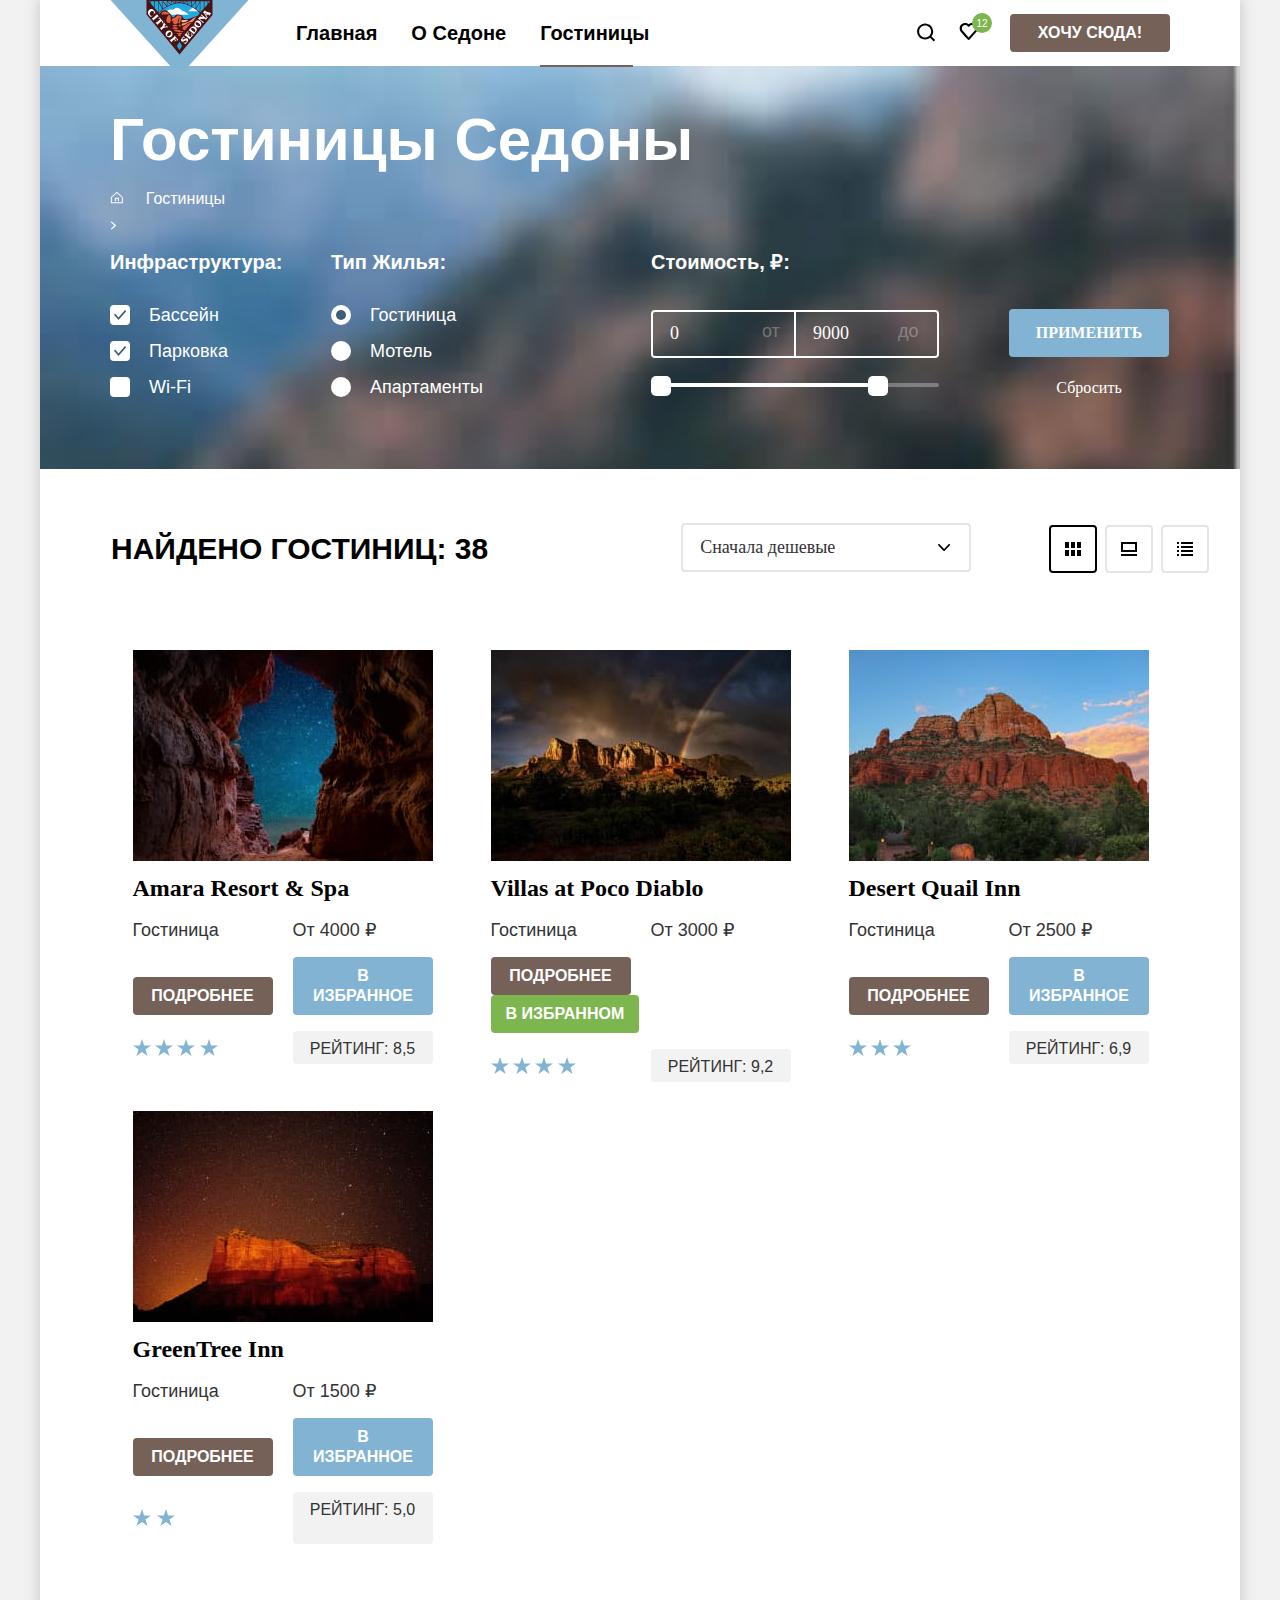
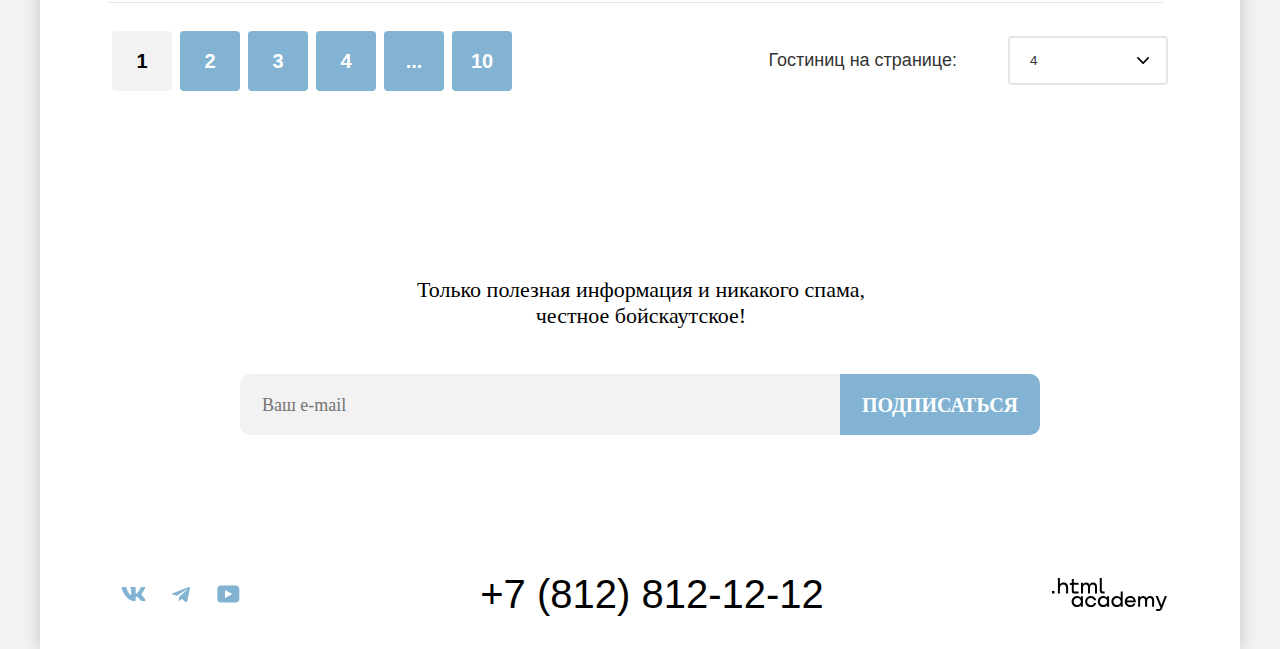
==== commit 85189bf0: "Вносит изменения в проект" ====
--- a/catalog.html
+++ b/catalog.html
@@ -122,27 +122,31 @@
           </ul>
       </fieldset>
       <fieldset class="catalog-filter-group">
-          <legend class="catalog-filter-title">Стоимость, ₽:</legend>
-          <div class="range">
+
+        <legend class="catalog-filter-title">Стоимость, ₽:</legend>
+            <div class="range">
           <div class="range-wrapper-inputs">
               <label class="catalog-filter-label catalog-filter-label-from">
-                 <input class="range-input" type="number" value="0" name="min-price"> от
+                 <input class="range-input-from" type="number" value="0" name="min-price">
+                  <span class="range-from">от</span>
+                </label>
+              <label class="catalog-filter-label catalog-filter-label-before">
+                <input class="range-input-before" type="number" value="9000" name="max-price">
+                <span class="range-before">до</span>
               </label>
-              <label class="catalog-filter-label catalog-filter-label-before">
-                <input class="range-input" type="number" value="9000" name="max-price" style="width: 100px"> до
-              </label>
-            </div>
-
+            </div>
+          <div class="range">
             <div class="range-scale">
               <div class="range-bar" style="left: 0; width: 237px">
-                <button class="range-toggle toggle-min">
+                <button class="range-toggle toggle-min" type="button">
                   <span class="visually-hidden">Изменить минимальную цену.</span>
                 </button>
-                <button class="range-toggle toggle-max">
+                <button class="range-toggle toggle-max" type="button">
                   <span class="visually-hidden">Изменить максимальную цену.</span>
                 </button>
               </div>
             </div>
+          </div>
           </div>
       </fieldset>
       <div class="catalog-filter-button">
@@ -260,7 +264,7 @@
               </a>
               <div class="results-card-price">
                 <p class="results-card-price">Гостиница</p>
-                <span class="results-card-price">От 2000 ₽</span>
+                <span class="results-card-price">От 2500 ₽</span>
               </div>
               <div class="results-card-button">
                 <a class="button button-detailed" href="#">Подробнее</a>
@@ -336,7 +340,8 @@
       </ul>
 
       <div class="pagination-number">
-      <p class="pagination-quantity">Гостиниц на странице:</p>
+      <!--<p class="pagination-quantity">Гостиниц на странице:</p>-->
+      <label class="pagination-quantity">Гостиниц на странице:</label>
       <select class="pagination-select-control" aria-label="Сортировка">
         <option value="popular">4</option>
         <option value="6">6</option>
@@ -359,35 +364,38 @@
  <!--Футер-->
  <footer class="page-footer">
   <div class="page-footer-container">
+    <div class="footer-social">
     <h3 class="visually-hidden">Социальные сети.</h3>
     <ul class="footer-social-list">
       <li class="footer-social-item">
-        <a class="footer-social-link" href="#">
-          <svg class="footer-social-ikon" aria-hidden="true" focusable="false" width="25" height="14" fill="none" xmlns="http://www.w3.org/2000/svg"><path fill-rule="evenodd" clip-rule="evenodd" d="M24.116.948c.166-.546 0-.948-.795-.948h-2.625c-.668 0-.976.347-1.143.73 0 0-1.335 3.196-3.226 5.272-.612.602-.89.793-1.224.793-.167 0-.418-.191-.418-.738V.948c0-.656-.184-.948-.74-.948H9.817C9.4 0 9.15.304 9.15.593c0 .621.946.765 1.043 2.513v3.798c0 .833-.153.984-.487.984-.89 0-3.055-3.211-4.34-6.885C5.116.288 4.865 0 4.193 0H1.566c-.75 0-.9.347-.9.73 0 .682.89 4.07 4.145 8.551C6.981 12.341 10.036 14 12.82 14c1.67 0 1.875-.368 1.875-1.003v-2.313c0-.737.158-.884.687-.884.39 0 1.057.192 2.615 1.667C19.776 13.216 20.07 14 21.071 14h2.625c.75 0 1.126-.368.91-1.096-.238-.724-1.088-1.775-2.215-3.022-.612-.71-1.53-1.475-1.809-1.858-.389-.491-.278-.71 0-1.147 0 0 3.2-4.426 3.533-5.929h.001Z"/></svg>
-          <span class="visually-hidden">В контакт.</span>
+        <a class="footer-social-link" href="https://vk.com/htmlacademy">
+          <svg class="footer-social-vk" aria-hidden="true" focusable="false" width="25" height="14" fill="none" xmlns="http://www.w3.org/2000/svg"><path fill-rule="evenodd" clip-rule="evenodd" d="M24.116.948c.166-.546 0-.948-.795-.948h-2.625c-.668 0-.976.347-1.143.73 0 0-1.335 3.196-3.226 5.272-.612.602-.89.793-1.224.793-.167 0-.418-.191-.418-.738V.948c0-.656-.184-.948-.74-.948H9.817C9.4 0 9.15.304 9.15.593c0 .621.946.765 1.043 2.513v3.798c0 .833-.153.984-.487.984-.89 0-3.055-3.211-4.34-6.885C5.116.288 4.865 0 4.193 0H1.566c-.75 0-.9.347-.9.73 0 .682.89 4.07 4.145 8.551C6.981 12.341 10.036 14 12.82 14c1.67 0 1.875-.368 1.875-1.003v-2.313c0-.737.158-.884.687-.884.39 0 1.057.192 2.615 1.667C19.776 13.216 20.07 14 21.071 14h2.625c.75 0 1.126-.368.91-1.096-.238-.724-1.088-1.775-2.215-3.022-.612-.71-1.53-1.475-1.809-1.858-.389-.491-.278-.71 0-1.147 0 0 3.2-4.426 3.533-5.929h.001Z"/></svg>
+          <span class="visually-hidden">Vkontakte.</span>
         </a>
       </li>
       <li class="footer-social-item">
-        <a class="footer-social-link" href="#">
-          <svg class="footer-social-ikon" aria-hidden="true" focusable="false" width="18" height="16" fill="none" xmlns="http://www.w3.org/2000/svg"><path d="M16.785.1.84 6.247c-1.088.438-1.08 1.045-.2 1.316L4.735 8.84l9.472-5.976c.448-.273.857-.126.52.172L7.053 9.962H7.05h.002l-.283 4.22c.414 0 .597-.19.829-.413l1.988-1.934 4.136 3.055c.762.42 1.31.204 1.5-.706L17.938 1.39C18.216.276 17.513-.229 16.785.1Z"/></svg>
-          <span class="visually-hidden">Телеграмм.</span>
+        <a class="footer-social-link" href="https://t.me/htmlacademy">
+          <svg class="footer-social-telegram" aria-hidden="true" focusable="false" width="18" height="16" fill="none" xmlns="http://www.w3.org/2000/svg"><path d="M16.785.1.84 6.247c-1.088.438-1.08 1.045-.2 1.316L4.735 8.84l9.472-5.976c.448-.273.857-.126.52.172L7.053 9.962H7.05h.002l-.283 4.22c.414 0 .597-.19.829-.413l1.988-1.934 4.136 3.055c.762.42 1.31.204 1.5-.706L17.938 1.39C18.216.276 17.513-.229 16.785.1Z"/></svg>
+          <span class="visually-hidden">Telegram.</span>
         </a>
       </li>
       <li class="footer-social-item">
-        <a class="footer-social-link" href="#">
-          <svg class="footer-social-ikon" aria-hidden="true" focusable="false" width="23" height="18" fill="none" xmlns="http://www.w3.org/2000/svg"><path d="M18.94.5H3.507C1.647.5.333 2.094.333 3.9v10.094c0 1.912 1.314 3.506 3.174 3.506H19.16c1.642 0 3.174-1.594 3.174-3.4V3.9C22.114 2.094 20.801.5 18.94.5ZM7.995 13.037V4.963L15.328 9l-7.333 4.037Z"/></svg>
-          <span class="visually-hidden">Ютуб.</span>
+        <a class="footer-social-link" href="https://www.youtube.com/user/htmlacademyru">
+          <svg class="footer-social-youtube" aria-hidden="true" focusable="false" width="23" height="18" fill="none" xmlns="http://www.w3.org/2000/svg"><path d="M18.94.5H3.507C1.647.5.333 2.094.333 3.9v10.094c0 1.912 1.314 3.506 3.174 3.506H19.16c1.642 0 3.174-1.594 3.174-3.4V3.9C22.114 2.094 20.801.5 18.94.5ZM7.995 13.037V4.963L15.328 9l-7.333 4.037Z"/></svg>
+          <span class="visually-hidden">Youtube.</span>
         </a>
       </li>
     </ul>
+  </div>
   <section class="contact-info">
     <h3 class="visually-hidden">Телефон.</h3>
-    <a class="contact-phone" href="tel:+7(812)812-12-12">+ 7 (812) 812-12-12</a>
+    <a class="contact-phone" href="tel:+7(812)812-12-12">+7 (812) 812-12-12</a>
   </section>
-  <div class="logo-academy">
-    <a class="htmlacademy-link" href="https://htmlacademy.ru/">
-      <svg class="htmlacademy-link" width="115" height="33" viewBox="0 0 115 33" fill="none" xmlns="http://www.w3.org/2000/svg"><path d="M0 12.9v2.6h2.5v-2.6H0ZM11.6 4.5c-1.6 0-2.8.7-3.6 1.7h-.1V0h-2v15.5h2v-5.3c0-2.1 1.3-3.6 3.3-3.6 1.8 0 2.9 1.4 2.9 3.2v5.7h2V9.4c.1-3-1.8-4.9-4.5-4.9ZM26.6 4.8h-4.8V1.1h-2v3.8h-1.9v2h1.9v6c0 1.7 1 2.7 2.7 2.7h4.1v-2h-3.7c-.7 0-1.1-.4-1.1-1.1V6.8h4.8v-2ZM41.1 4.6c-1.6 0-2.9.8-3.5 2.1h-.1c-.6-1.2-1.8-2.1-3.4-2.1-1.4 0-2.5.8-3.1 1.8h-.1V4.8H29v10.6h2V10c0-2 1-3.5 2.6-3.5 1.5 0 2.4 1 2.4 2.6v6.3h2V9.8c0-2.4 1.4-3.3 2.6-3.3 1.5 0 2.4 1 2.4 2.6v6.3h2V8.9c.1-2.5-1.4-4.3-3.9-4.3ZM47.8 12.7c0 1.7 1 2.7 2.8 2.7h2v-2h-1.7c-.7 0-1.1-.4-1.1-1.1V0h-2v12.7ZM28.9 19.7c-.9-1.1-2.2-1.8-3.9-1.8-3.1 0-5.4 2.3-5.4 5.6s2.3 5.6 5.4 5.6c1.8 0 3-.8 3.8-1.9h.1v1.6h2V18.2h-2v1.5Zm-3.6 7.4c-2.2 0-3.6-1.6-3.6-3.6s1.4-3.6 3.6-3.6 3.6 1.6 3.6 3.6c0 1.9-1.4 3.6-3.6 3.6ZM44.2 22c-.5-2.4-2.6-4.1-5.4-4.1-3.4 0-5.6 2.5-5.6 5.6 0 3.1 2.2 5.6 5.6 5.6 2.8 0 4.9-1.8 5.4-4.2h-2.1c-.4 1.3-1.7 2.3-3.3 2.3-2.2 0-3.6-1.6-3.6-3.6s1.4-3.6 3.6-3.6c1.6 0 2.8 1 3.3 2.2h2.1V22ZM55.1 19.7c-.9-1.1-2.2-1.8-3.9-1.8-3.1 0-5.4 2.3-5.4 5.6s2.3 5.6 5.4 5.6c1.8 0 3-.8 3.8-1.9h.1v1.6h2V18.2h-2v1.5Zm-3.6 7.4c-2.2 0-3.6-1.6-3.6-3.6s1.4-3.6 3.6-3.6 3.6 1.6 3.6 3.6c0 1.9-1.5 3.6-3.6 3.6ZM68.7 19.8c-.9-1.1-2.2-1.9-3.9-1.9-3.1 0-5.4 2.3-5.4 5.6s2.2 5.6 5.4 5.6c1.7 0 3-.8 3.8-1.8h.1v1.5h2V13.4h-2v6.4Zm-3.6 7.3c-2.2 0-3.6-1.6-3.6-3.6s1.4-3.6 3.6-3.6 3.6 1.6 3.6 3.6c-.1 2-1.5 3.6-3.6 3.6ZM78.3 17.9c-3.3 0-5.5 2.5-5.5 5.6 0 3 2.1 5.6 5.5 5.6 2.5 0 4.5-1.3 5.2-3.6h-2.1c-.5 1-1.6 1.6-3 1.6-1.9 0-3.3-1.3-3.4-2.9h8.8c.2-3.6-2-6.3-5.5-6.3Zm0 1.9c1.7 0 3 1 3.3 2.6h-6.5c.3-1.5 1.5-2.6 3.2-2.6ZM98.2 17.9c-1.6 0-2.9.8-3.6 2h-.1c-.6-1.2-1.8-2-3.4-2-1.4 0-2.5.7-3.1 1.8v-1.5h-1.9v10.6h2v-5.4c0-2 1-3.4 2.6-3.5 1.5 0 2.4 1 2.4 2.6v6.3h2v-5.6c0-2.4 1.4-3.3 2.6-3.3 1.5 0 2.4 1 2.4 2.6v6.3h2v-6.5c.1-2.6-1.4-4.4-3.9-4.4ZM109.4 27l-3.6-8.9h-2.2l4.8 11.6c-.3.9-.7 1.2-1.7 1.2h-2.5v2h2.5c1.8 0 2.8-.8 3.5-2.6l4.7-12.2h-2.1l-3.4 8.9Z"/></svg>
-      <span class="visually-hidden">Сделано в HTML-academy.</span>
+
+  <div class="footer-logo-htmlacademy">
+    <a class="logo-htmlacademy" href="https://htmlacademy.ru/">
+      <svg class="htmlacademy-logo-icon" width="115" height="33" viewBox="0 0 115 33" fill="none" xmlns="http://www.w3.org/2000/svg"><path d="M0 12.9v2.6h2.5v-2.6H0ZM11.6 4.5c-1.6 0-2.8.7-3.6 1.7h-.1V0h-2v15.5h2v-5.3c0-2.1 1.3-3.6 3.3-3.6 1.8 0 2.9 1.4 2.9 3.2v5.7h2V9.4c.1-3-1.8-4.9-4.5-4.9ZM26.6 4.8h-4.8V1.1h-2v3.8h-1.9v2h1.9v6c0 1.7 1 2.7 2.7 2.7h4.1v-2h-3.7c-.7 0-1.1-.4-1.1-1.1V6.8h4.8v-2ZM41.1 4.6c-1.6 0-2.9.8-3.5 2.1h-.1c-.6-1.2-1.8-2.1-3.4-2.1-1.4 0-2.5.8-3.1 1.8h-.1V4.8H29v10.6h2V10c0-2 1-3.5 2.6-3.5 1.5 0 2.4 1 2.4 2.6v6.3h2V9.8c0-2.4 1.4-3.3 2.6-3.3 1.5 0 2.4 1 2.4 2.6v6.3h2V8.9c.1-2.5-1.4-4.3-3.9-4.3ZM47.8 12.7c0 1.7 1 2.7 2.8 2.7h2v-2h-1.7c-.7 0-1.1-.4-1.1-1.1V0h-2v12.7ZM28.9 19.7c-.9-1.1-2.2-1.8-3.9-1.8-3.1 0-5.4 2.3-5.4 5.6s2.3 5.6 5.4 5.6c1.8 0 3-.8 3.8-1.9h.1v1.6h2V18.2h-2v1.5Zm-3.6 7.4c-2.2 0-3.6-1.6-3.6-3.6s1.4-3.6 3.6-3.6 3.6 1.6 3.6 3.6c0 1.9-1.4 3.6-3.6 3.6ZM44.2 22c-.5-2.4-2.6-4.1-5.4-4.1-3.4 0-5.6 2.5-5.6 5.6 0 3.1 2.2 5.6 5.6 5.6 2.8 0 4.9-1.8 5.4-4.2h-2.1c-.4 1.3-1.7 2.3-3.3 2.3-2.2 0-3.6-1.6-3.6-3.6s1.4-3.6 3.6-3.6c1.6 0 2.8 1 3.3 2.2h2.1V22ZM55.1 19.7c-.9-1.1-2.2-1.8-3.9-1.8-3.1 0-5.4 2.3-5.4 5.6s2.3 5.6 5.4 5.6c1.8 0 3-.8 3.8-1.9h.1v1.6h2V18.2h-2v1.5Zm-3.6 7.4c-2.2 0-3.6-1.6-3.6-3.6s1.4-3.6 3.6-3.6 3.6 1.6 3.6 3.6c0 1.9-1.5 3.6-3.6 3.6ZM68.7 19.8c-.9-1.1-2.2-1.9-3.9-1.9-3.1 0-5.4 2.3-5.4 5.6s2.2 5.6 5.4 5.6c1.7 0 3-.8 3.8-1.8h.1v1.5h2V13.4h-2v6.4Zm-3.6 7.3c-2.2 0-3.6-1.6-3.6-3.6s1.4-3.6 3.6-3.6 3.6 1.6 3.6 3.6c-.1 2-1.5 3.6-3.6 3.6ZM78.3 17.9c-3.3 0-5.5 2.5-5.5 5.6 0 3 2.1 5.6 5.5 5.6 2.5 0 4.5-1.3 5.2-3.6h-2.1c-.5 1-1.6 1.6-3 1.6-1.9 0-3.3-1.3-3.4-2.9h8.8c.2-3.6-2-6.3-5.5-6.3Zm0 1.9c1.7 0 3 1 3.3 2.6h-6.5c.3-1.5 1.5-2.6 3.2-2.6ZM98.2 17.9c-1.6 0-2.9.8-3.6 2h-.1c-.6-1.2-1.8-2-3.4-2-1.4 0-2.5.7-3.1 1.8v-1.5h-1.9v10.6h2v-5.4c0-2 1-3.4 2.6-3.5 1.5 0 2.4 1 2.4 2.6v6.3h2v-5.6c0-2.4 1.4-3.3 2.6-3.3 1.5 0 2.4 1 2.4 2.6v6.3h2v-6.5c.1-2.6-1.4-4.4-3.9-4.4ZM109.4 27l-3.6-8.9h-2.2l4.8 11.6c-.3.9-.7 1.2-1.7 1.2h-2.5v2h2.5c1.8 0 2.8-.8 3.5-2.6l4.7-12.2h-2.1l-3.4 8.9Z"/></svg>
+      <span class="visually-hidden">Логотип HTML-academy.</span>
     </a>
   </div>
 </div>
--- a/styles/styles.css
+++ b/styles/styles.css
@@ -98,7 +98,7 @@
 .navigation-link {
   position: relative;
   display: block;
-  padding: 19px 17px;
+  padding: 20px 17px;
   font-weight: 700;
   font-size: 20px;
   line-height: 26px;
@@ -135,8 +135,8 @@
 .navigation-user-counter {
   display: flex;
   position: absolute;
-  top: 14px;
-  left: 25px;
+  top: 13px;
+  left: 24px;
   font-weight: 400;
   font-size: 10px;
   line-height: 13px;
@@ -153,7 +153,7 @@
 .navigation-user-icon {
   position: absolute;
   top: 23px;
-  left: 12px;
+  left: 11px;
   fill:  #000000;
 }
 
@@ -170,7 +170,7 @@
   bottom: 0;
   height: 2px;
   background-color: #756157;
-  top: 99%;
+  top: 97%;
   content: "";
   min-width: 68px;
   margin: 0;
@@ -197,16 +197,16 @@
   background: #615048;
 }
 
-  .navigation-user-button:focus {
-    background: #615048;
-    box-shadow: 0 0 0 3px #83b3d3;
-    outline: none
-  }
-
-  .navigation-user-button:active {
-    color: rgba(255, 255, 255, 0.3);
-    background: #756157;
-  }
+.navigation-user-button:focus {
+  background: #615048;
+  box-shadow: 0 0 0 3px #83b3d3;
+  outline: none
+}
+
+.navigation-user-button:active {
+  color: rgba(255, 255, 255, 0.3);
+  background: #756157;
+}
 
 /**/
   .intro {
@@ -242,14 +242,10 @@
   color: #333333;
 }
 
-.intro-decorative {
-  position: absolute;
-  transform: translate(-50%, 31%);
-}
-
 .advantages-item {
+  font-family: 'PT Sans';
   width: 400px;
-  min-height: 385px;
+  min-height: 384px;
   font-size: 30px;
 }
 
@@ -263,8 +259,8 @@
   display: flex;
   flex-direction: column;
   align-items: center;
-  width: 230px;
-  padding-top: 94px;
+  width: 400px;
+  padding-top: 92px;
   margin-right: auto;
   margin-left: auto;
   color: #FFFFFF;
@@ -276,13 +272,14 @@
   align-items: center;
   width: 230px;
   min-height: 223px;
-  margin-top: 101px;
+  margin-top: 103px;
   margin-right: auto;
   margin-left: auto;
   color: #333333;
 }
 
 .advantages-item-title {
+  font-family: 'PT Sans';
   font-weight: 700;
   font-size: 24px;
   line-height: 28px;
@@ -295,14 +292,14 @@
   font-weight: 400;
   font-size: 18px;
   line-height: 21px;
-  padding: 31px 0 34px 0;
+  padding: 34px 0 34px 0;
 }
 
 .advantages-number {
   font-weight: 400;
   font-size: 18px;
   line-height: 21px;
-  padding: 35px 0 31px 0;
+  padding: 34px 0 34px 0;
 }
 
 .reasons-item .reasons-item-road {
@@ -357,6 +354,10 @@
   margin-top: 80px;
 }
 
+.sublist-pic-meal {
+  padding-right: 9px;
+}
+
 .advantages-title {
   font-weight: 700;
   font-size: 24px;
@@ -374,6 +375,14 @@
   line-height: 28px;
   margin: 20px 0 30px 0;
   text-transform: uppercase;
+}
+
+.sublist-title-meal {
+  padding-right: 10px;
+}
+
+.advantages-meal .advantages-description-desc {
+  padding-right: 10px;
 }
 
 .advantages-description-desc {
@@ -438,7 +447,7 @@
   font-weight: 700;
   font-size: 30px;
   line-height: 36px;
-  margin-top: 88px;
+  margin-top: 92px;
   text-transform: uppercase;
   align-self: center;
   box-sizing: border-box;
@@ -510,20 +519,20 @@
   line-height: 36px;
   text-transform: uppercase;
   margin: 0;
-  padding-top: 91px;
+  padding-top: 95px;
   color: #FFFFFF;
 }
 
 .newsletter-text {
-  width: 475px;
+  font-family: 'PT Sans';
   font-weight: 400;
   font-size: 22px;
   line-height: 26px;
-  text-align: center;
   color:#FFFFFF;
-  margin-top: 29px;
-  margin-bottom: 47px;
+  margin-top: 28px;
+  margin-bottom: 45px;
   align-self: center;
+  padding-left: 2px;
 }
 
 .newsletter-form {
@@ -536,15 +545,31 @@
   background: #F2F2F2;
   border-radius: 10px 0 0 10px;
   border: none;
+  font-family: 'PT Sans';
   font-weight: 400;
   font-size: 18px;
   line-height: 21px;
   color: #000000;
   align-items: center;
-  padding: 20px 0 19px 21px;
+  padding: 21px 0 19px 22px;
   margin: 0;
   outline: none;
 }
+.field-email:hover {
+  background-color: #e6e6e6;
+}
+
+.field-email:focus {
+  background-color: #e6e6e6;
+  box-shadow: inset 0 0 0 3px #83b3d3;
+  outline: none;
+}
+
+.field-email:not(:placeholder-shown):invalid {
+  background-color: #ffffff;
+  outline: 2px solid #ff5757;
+}
+
 
 .button-email {
   background: #82B3D3;
@@ -553,9 +578,10 @@
   align-items: center;
   text-align: center;
   text-transform: uppercase;
-  font-weight: 700;
-  font-size: 20px;
-  line-height: 36px;
+  font-family: 'PT Sans';
+font-weight: 700;
+font-size: 20px;
+line-height: 36px;
   padding: 12px 15px;
   width: 200px;
   margin: 0;
@@ -577,10 +603,7 @@
 
 .page-footer {
   background: #FFFFFF;
-  color: #000000;
-  align-items: center;
-  min-height: 120px;
-  padding: 4px 70px 0 70px;
+  /*min-height: 120px;*/
 }
 
 .page-footer-container {
@@ -588,8 +611,13 @@
   width: 1060px;
   margin: 0 auto;
   min-height: 120px;
-  align-items: center;
-  justify-content: space-between;
+}
+
+.footer-social {
+  margin-right: auto;
+  max-width: 142px;
+  min-height: 40px;
+  padding-top: 45px;
 }
 
 .footer-social-list {
@@ -597,63 +625,94 @@
   flex-wrap: wrap;
   list-style-type: none;
   padding: 0;
-  align-items: center;
-  justify-content: center;
-
+  margin: 0;
 }
 
 .footer-social-item {
   width: 47px;
   height: 40px;
-  align-items: center;
-  justify-content: center;
   fill:#83B3D3;
-}
-
-.footer-social-ikon {
-  margin: 0;
-  padding: 13px 11px;
-  fill:#83B3D3;
-}
-.footer-social-ikon:hover {
-  fill: #68A2CA;
-}
-
-.footer-social-ikon:focus {
-  fill: #68A2CA;
-}
-
-.footer-social-ikon:active {
-  fill: rgba(104, 162, 202, 0.3);
-}
-
-.footer-social-item:nth-child(3n) {
-  margin-right: 0;
 }
 
 .footer-social-link {
   display: block;
+  height: 40px;
   background-color:   #FFFFFF;
   background-repeat: no-repeat;
   background-position: center;
   background-size: 24px 14px;
 }
 
+.footer-social-vk {
+  margin: 0;
+  padding: 13px 11px;
+  fill:#83B3D3;
+}
+
+.footer-social-telegram {
+  margin: 0;
+  padding: 13px 15px;
+  fill:#83B3D3;
+}
+
+.footer-social-youtube {
+  margin: 0;
+  padding: 11px 13px;
+  fill:#83B3D3;
+}
+
+.footer-social-youtube:hover {
+  fill: #68A2CA;
+}
+
+.footer-social-youtube:focus {
+  fill: #68A2CA;
+}
+
+.footer-social-youtube:active {
+  fill: rgba(104, 162, 202, 0.3);
+}
+
+.footer-social-telegram:hover {
+  fill: #68A2CA;
+}
+
+.footer-social-telegram:focus {
+  fill: #68A2CA;
+}
+
+.footer-social-telegram:active {
+  fill: rgba(104, 162, 202, 0.3);
+}
+
+.footer-social-vk:hover {
+  fill: #68A2CA;
+}
+
+.footer-social-vk:focus {
+  fill: #68A2CA;
+}
+
+.footer-social-vk:active {
+  fill: rgba(104, 162, 202, 0.3);
+}
+
 .contact-info {
+  display: flex;
   width: 720px;
-  text-align: center;
+  padding-top: 45px;
+  justify-content: center;
 }
 
 .contact-phone {
+  display: block;
   font-weight: 400;
   font-size: 40px;
   line-height: 40px;
   text-transform: uppercase;
-  width: 120px;
-  min-height: 50px;
   color: #000000;
   text-decoration: none;
-  padding-left: 20px;
+  padding-right: 56px;
 }
 
 .contact-phone:hover {
@@ -668,29 +727,30 @@
   color: rgba(117, 97, 87, 0.3);
 }
 
-.logo-academy {
-  padding-left: 15px;
-  width: 115px;
+.footer-logo-htmlacademy {
+  padding-left: 12px;
+  width: 118px;
   height: 37px;
-}
-
-.htmlacademy-link {
+  padding-top: 49px;
+}
+
+.htmlacademy-logo-icon {
   fill: #000000;
 }
 
-.htmlacademy-link:hover {
+.htmlacademy-logo-icon:hover {
   fill:  #756157;
 }
 
-.htmlacademy-link:focus {
+.htmlacademy-logo-icon:focus {
   fill: #756157;
 }
 
-.htmlacademy-link:active {
+.htmlacademy-logo-icon:active {
   fill: rgba(117, 97, 87, 0.3);
 }
 
-/*Модальное окно*/
+/*modal window*/
 
 .modal-container {
   position: fixed;
@@ -702,9 +762,11 @@
   background-color: rgba(242, 242, 242, 0.8);
 }
 
-.modal-container-close {
+/*Uncomment below to disable modal-container*/
+
+/*.modal-container-close {
   display: none;
-}
+}*/
 
 .modal {
   position: relative;
@@ -714,6 +776,10 @@
   box-shadow: 0 25px 50px rgba(0, 0, 0, 0.15);
   border-radius: 30px;
   width: 575px;
+}
+
+.modal-search {
+  min-width: 575px;
 }
 
 .modal-title {
@@ -775,9 +841,10 @@
   line-height: 26px;
   text-align: left;
   width: 155px;
+  padding-top: 12px;
 }
  .field-date-button {
-  width: 388px;
+  width: 399px;
  }
 
 .field-input-arrival-date {
@@ -968,8 +1035,6 @@
   display: block;
 }
 
- /*кнопка -+*/
-
 .quantity-wrapper {
   display: flex;
   background: #F2F2F2;
@@ -1082,7 +1147,6 @@
   background-repeat: no-repeat;
   min-height: 403px;
   padding-left: 70px;
-  padding-right: 70px;
 }
 
 .catalog-title {
@@ -1200,7 +1264,6 @@
   list-style-type: none;
   align-self: start;
   padding: 0;
-  /*margin-right: 107px;*/
   margin-top: 28px;
 }
 
@@ -1221,6 +1284,7 @@
   background-color: rgba(255,255,255,0.3);
   border-radius: 2px;
   margin-top: 28px;
+  outline: none
 }
 
 .range-bar {
@@ -1260,11 +1324,12 @@
 .range-wrapper-inputs {
   display: flex;
   border-radius: 4px;
-  margin-top: 34px;
+  margin-top: 37px;
   color: rgba(255,255,255,0.3);
 }
 
 .catalog-filter-label {
+  position: relative;
   display: flex;
   width: 140px;
   height: 43px;
@@ -1272,96 +1337,81 @@
   font-weight: 400;
   font-size: 18px;
   line-height: 21px;
-}
-
-.catalog-filter-label-from {
+  outline: none;
+  border: none;
+}
+
+.range-input-from {
+  max-width: 122px;
+  height: 42px;
   border: 2px solid #FFFFFF;
   border-radius: 4px 0 0 4px;
-}
-
-.catalog-filter-label-from {
-  border-left: 2px solid #FFFFFF;
-  border-top:  2px solid #FFFFFF;
-  border-right: 1px solid #FFFFFF;
-  border-bottom: 2px solid #FFFFFF;
-  border-radius: 4px 0 0 4px;
-}
-
-.catalog-filter-label-before {
-  border-left: 1px solid #FFFFFF;
-  border-top:  2px solid #FFFFFF;
-  border-right: 2px solid #FFFFFF;
-  border-bottom: 2px solid #FFFFFF;
-  border-radius: 0 4px 4px 0;
-}
-
-.catalog-filter-label-from:hover {
-  border: 2px solid #FFFFFF;
-  opacity: 0.6;
-  border-radius: 4px 0 0 4px;
-}
-
-.catalog-filter-label-before:hover {
-  border: 2px solid #FFFFFF;
-  opacity: 0.6;
-  border-radius: 0 4px 4px 0;
-}
-
-.catalog-filter-label-from:focus {
-  border: 2px solid #FFFFFF;
-  box-shadow: 3px #81B3D2;
-  border-radius: 4px 0 0 4px;
-}
-
-.catalog-filter-label-before:focus {
-  border: 2px solid #FFFFFF;
-  box-shadow: 3px #81B3D2;
-  border-radius: 0 4px 4px 0;
-}
-
-.catalog-filter-label-from:active {
-  background: #756257;
-  border: 2px solid #FFFFFF;
-  border-radius: 4px 0 0 4px;
-}
-
-.catalog-filter-label-before:active {
-  background: #756257;
+  background: transparent;
+  color: #ffffff;
+  padding-left: 17px;
+  font-family: "PT Sans";
+  font-size: 18px;
+  line-height: 23px;
+  font-weight: 400;
+  outline: none;
+}
+
+.range-input-before {
+  max-width: 122px;
+  height: 42px;
   border: 2px solid #FFFFFF;
   border-radius: 0 4px 4px 0;
-}
-
-.catalog-filter-label-from {
-  border-right: 2px solid #FFFFFF;
-}
-
-.range-input {
-  width: 100px;
-  padding-left: 19px;
-  text-align: left;
-  background-color: transparent;
-  border: none;
-  appearance: textfield;
-  font-weight: 400;
+  background: transparent;
+  color: #ffffff;
+  padding-left: 17px;
+  font-family: "PT Sans";
   font-size: 18px;
-  line-height: 21px;
-  color: #FFFFFF;
+  line-height: 23px;
+  font-weight: 400;
   outline: none;
-}
-
-.range-input:active {
-  border: 0;
-}
-
-.range-input::-webkit-outer-spin-button,
-.range-input::-webkit-inner-spin-button {
+  margin-left: 3px;
+}
+
+.range-from {
+  position: absolute;
+  top: 9px;
+  left: 111px;
+}
+
+.range-before {
+  position: absolute;
+  top: 9px;
+  left: 107px;
+}
+
+.range-input-from:hover,
+.range-input-before:hover {
+  border: 2px solid rgba(255, 255, 255, 0.6);
+}
+
+.range-input-from:focus ,
+.range-input-before:focus {
+  box-shadow: 0 0 0 3px #81b3d2, inset 0 0 0 3px #81b3d2;
+  outline: none;
+}
+
+.range-input-from:active,
+.range-input-before:active {
+  background-color: #756257;
+  border: 2px solid #FFFFFF;
+  box-shadow: none;
+}
+
+.range-input-from::-webkit-outer-spin-button,
+.range-input-from::-webkit-inner-spin-button {
   appearance: none;
   margin: 0;
 }
 
-.filter-legend {
-  margin-left: 70px;
-  width: 288px;
+.range-input-before::-webkit-outer-spin-button,
+.range-input-before::-webkit-inner-spin-button {
+  appearance: none;
+  margin: 0;
 }
 
 .control {
@@ -1505,16 +1555,7 @@
   border: 0;
 }
 
-
 /*Каталог отелей*/
-
-
-/*.results-wrap {
-  display: flex;
-  text-align: center;
-  margin: 0 auto;
-  justify-content: space-between;
-}*/
 
 .sorting-container {
   display: flex;
@@ -1740,7 +1781,7 @@
   width: 120px;
   padding-right: 20px;
   margin-right: 20px;
-  padding-top: 10px;
+  padding-top: 7px;
 }
 
 .stars-img {
@@ -1757,7 +1798,8 @@
   line-height: 20px;
   text-transform: uppercase;
   width: 140px;
-  padding-top: 9px;
+  padding-top: 8px;
+  padding-left: 0;
   margin: 0;
   background: #F2F2F2;
   color: #333333;
@@ -1768,12 +1810,12 @@
 /* Пагинация*/
 .pagination-container {
   display: flex;
-  /*position: relative;*/
   min-height: 115px;
   border-top: 1px solid #E6E6E6;
   width: 1055px;
   align-items: center;
-  margin: 0 70px 0 70px;
+  margin: 0 70px 0 68px;
+  justify-content: space-between;
 
 }
 
@@ -1785,19 +1827,16 @@
 
 
 .pagination {
-  /*position: absolute;*/
-  display: flex;
-  width: 368;
+  display: flex;
+  width: 368px;
   margin: 0;
   padding: 0;
   list-style-type: none;
-  top: 70px;
-  left: 75px;
-}
-
+  border: 0;
+}
 
 .pagination-item:not(:last-child) {
-  margin-right: 9px;
+  margin-right: 8px;
 }
 
 .pagination-link {
@@ -1814,6 +1853,7 @@
   text-decoration: none;
   color: #FFFFFF;
   text-align: center;
+  border: none;
 }
 
 .pagination-link:hover {
@@ -1830,33 +1870,56 @@
   color: rgba(255, 255, 255, 0.3);
 }
 
-.pagination-number {
-
-}
-
-.pagination-quantity {
-  /*position: absolute;*/
-  color: #333333;
-  font-weight: 400;
-  font-size: 18px;
-  line-height: 21px;
-  margin-left: auto;
-  /*top: 72px;
-  right: 283px;*/
-}
-
 .pagination-current {
   background: #F2F2F2;
   color: #000000;
+  margin-left: 4px;
+}
+
+.pagination-number {
+  display: flex;
+  align-items: center;
+
+}
+
+.pagination-quantity {
+padding: 0;
+font-style: normal;
+font-weight: 400;
+font-size: 18px;
+line-height: 21px;
+color: #333333;
 }
 
 .pagination-select-control {
-  width: 160px;
-  height: 49px;
+  display: flex;
+  align-items: center;
+  min-width: 160px;
+  min-height: 49px;
   border: 2px solid #E5E5E5;
   border-radius: 4px;
   padding-left: 20px;
-}
+  color: #333333;
+  margin-left: 51px;
+  background: url("../images/arrow.svg") no-repeat 88% 50%;
+  appearance: none;
+  margin-right: -5px;
+}
+
+.pagination-select-control:hover {
+  border: 2px solid #83b3d3;
+}
+
+.pagination-select-control:focus {
+  border: 2px solid #83b3d3;
+  outline: none;
+}
+
+.pagination-select-control:active {
+  border: 2px solid #e6e6e6;
+  color: rgba(51, 51, 51, 0.3);
+}
+
 
 .button-email:hover {
   background: #68A2CA;
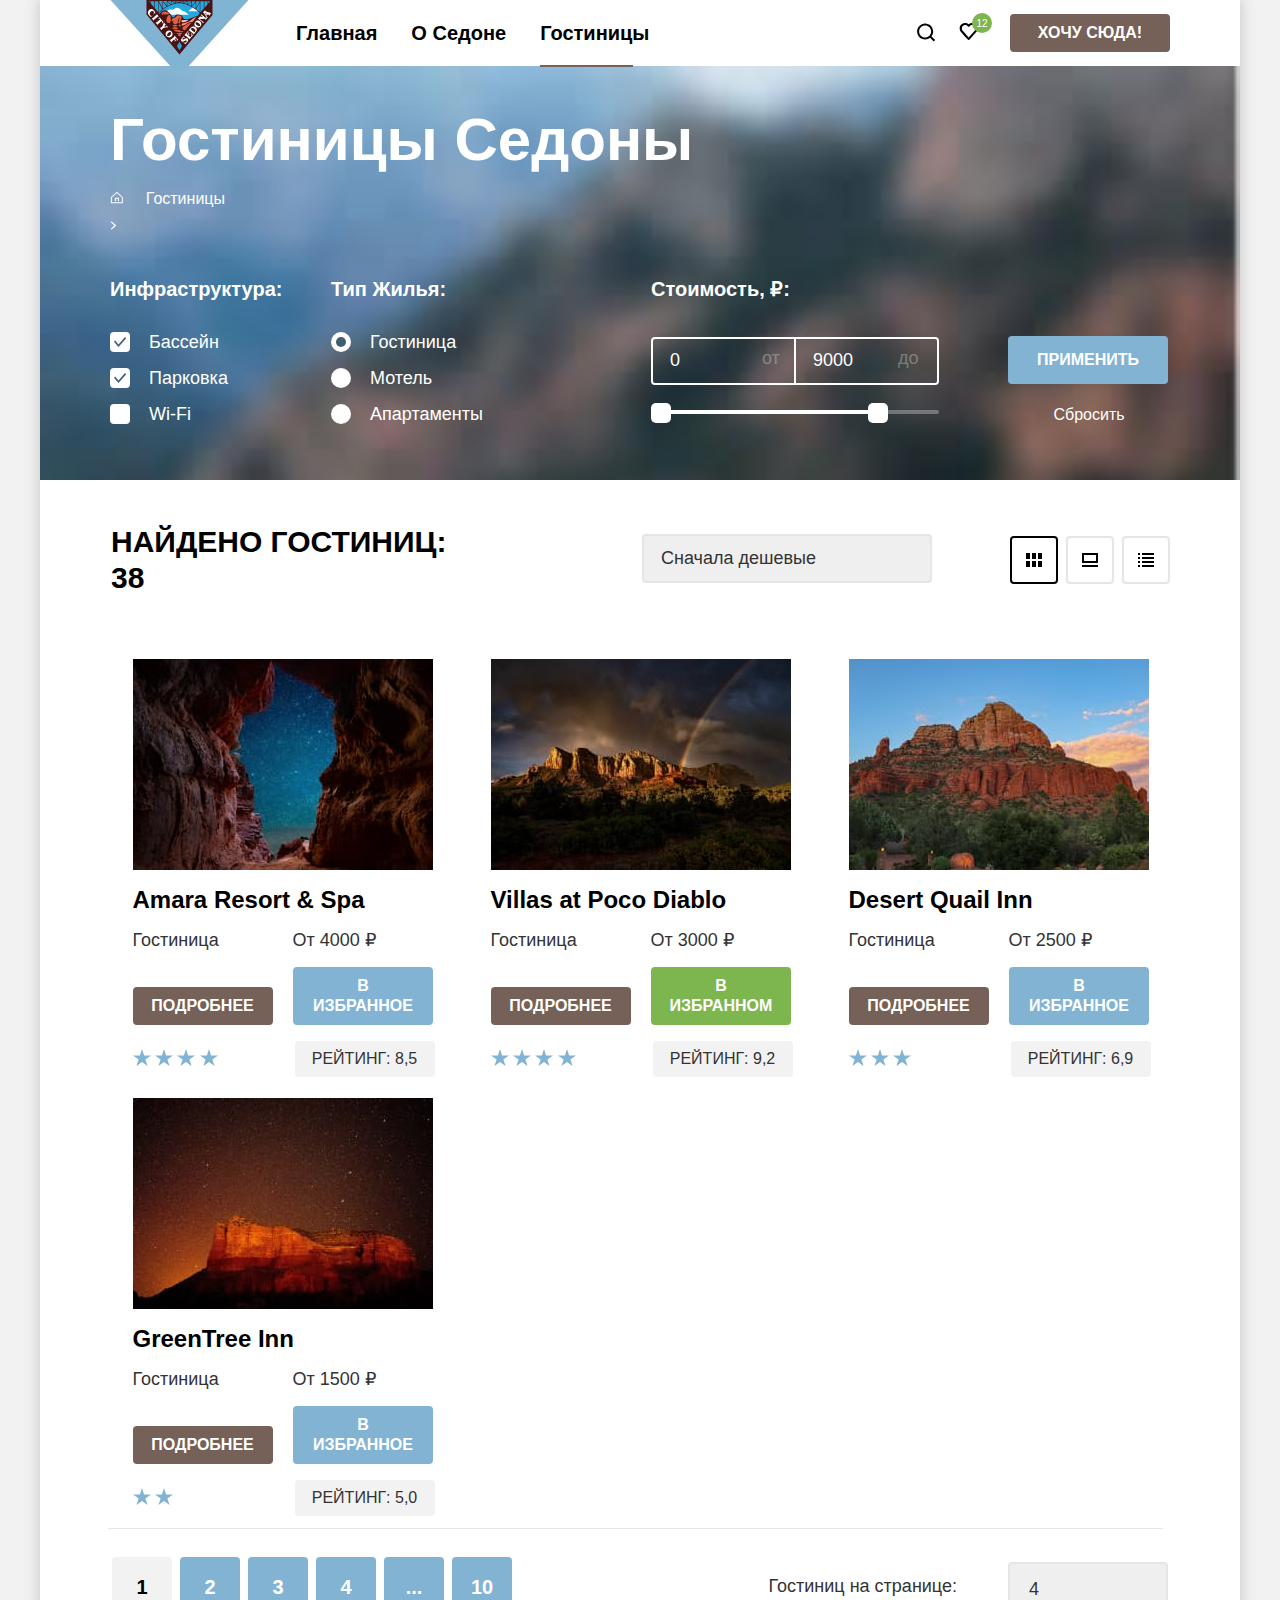
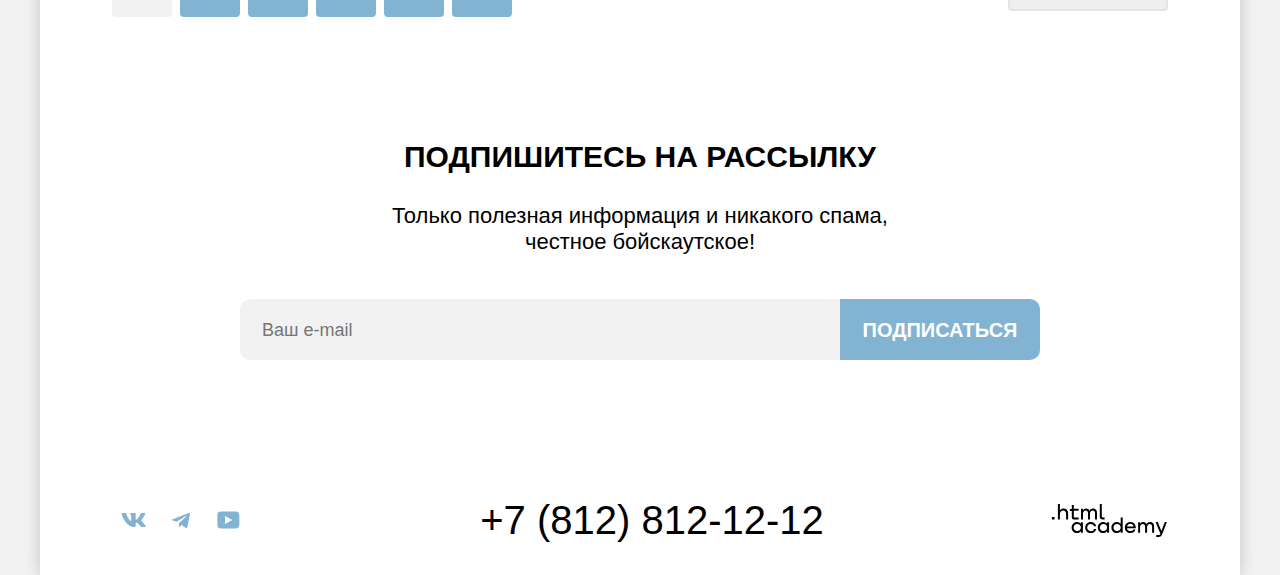
==== commit 5051ecfd: "Вносит изменения в проект" ====
--- a/catalog.html
+++ b/catalog.html
@@ -7,16 +7,12 @@
  </head>
 
  <body>
-
   <div class="container">
-  <!--Хедер-->
-  <header class="page-header">
-
-    <nav class="navigation">
-        <a class="navigation-logo" href="index.html">
-          <img class="logo" src="images/sedona.svg" width="139" height="70" alt="Логотип СЕДОНА">
-        </a>
-
+    <header class="page-header">
+     <nav class="navigation">
+      <a class="navigation-logo" href="index.html">
+        <img class="logo" src="images/sedona.svg" width="139" height="70" alt="Логотип СЕДОНА.">
+      </a>
       <ul class="navigation-list">
         <li class="navigation-item">
           <a class="navigation-link" href="index.html">Главная</a>
@@ -31,13 +27,15 @@
       <ul class="navigation-user-list">
         <li class="navigation-user-item">
           <a class="navigation-user-link" href="images/search.svg">
-            <svg class="navigation-user-icon" aria-hidden="true" focusable="false" width="19" height="19" viewBox="0 0 19 19" fill="none" xmlns="http://www.w3.org/2000/svg"><path d="m18.159 17.05-3.711-3.7c1.003-1.3 1.705-3 1.705-4.9 0-4.4-3.61-8-8.023-8C3.718.45.107 4.15.107 8.55c0 4.4 3.61 8 8.023 8 1.805 0 3.51-.6 4.914-1.7l3.71 3.7 1.404-1.5ZM8.13 14.55c-3.31 0-6.017-2.7-6.017-6s2.708-6 6.017-6c3.31 0 6.017 2.7 6.017 6s-2.707 6-6.017 6Z" fill="#000"/></svg>
+            <svg class="navigation-user-icon" aria-hidden="true" focusable="false" width="19" height="19" viewBox="0 0 19 19" fill="none" xmlns="http://www.w3.org/2000/svg">
+              <path d="m18.159 17.05-3.711-3.7c1.003-1.3 1.705-3 1.705-4.9 0-4.4-3.61-8-8.023-8C3.718.45.107 4.15.107 8.55c0 4.4 3.61 8 8.023 8 1.805 0 3.51-.6 4.914-1.7l3.71 3.7 1.404-1.5ZM8.13 14.55c-3.31 0-6.017-2.7-6.017-6s2.708-6 6.017-6c3.31 0 6.017 2.7 6.017 6s-2.707 6-6.017 6Z" fill="#000"/></svg>
             <span class="visually-hidden">Поиск.</span>
           </a>
         </li>
         <li class="navigation-user-item">
           <a class="navigation-user-link navigation-counter" href="#">
-            <svg class="navigation-user-icon" aria-hidden="true" focusable="false" width="19" height="17" viewBox="0 0 19 17" fill="none" xmlns="http://www.w3.org/2000/svg"><path d="M9.577 17c-.301 0-.602-.1-.803-.4-5.415-6.1-6.719-7.5-7.02-7.9C1.052 7.8.651 6.6.651 5.4c0-3 2.407-5.4 5.516-5.4 1.304 0 2.507.5 3.51 1.3C10.68.5 11.983 0 13.187 0c3.008 0 5.516 2.4 5.516 5.4 0 1.3-.502 2.5-1.304 3.4l-7.02 7.9c-.2.2-.401.3-.802.3ZM3.56 7.5c.3.4 3.51 4 6.117 6.9l6.218-7c.5-.5.701-1.2.701-2 0-1.8-1.504-3.3-3.309-3.3-1.003 0-2.006.5-2.708 1.3-.3.3-.601.4-.902.4-.3 0-.602-.2-.802-.4-.702-.8-1.705-1.3-2.708-1.3-1.805 0-3.31 1.5-3.31 3.3-.1.9.301 1.6.703 2.1-.1 0-.1 0 0 0Z" fill="#000"/></svg>
+            <svg class="navigation-user-icon" aria-hidden="true" focusable="false" width="19" height="17" viewBox="0 0 19 17" fill="none" xmlns="http://www.w3.org/2000/svg">
+              <path d="M9.577 17c-.301 0-.602-.1-.803-.4-5.415-6.1-6.719-7.5-7.02-7.9C1.052 7.8.651 6.6.651 5.4c0-3 2.407-5.4 5.516-5.4 1.304 0 2.507.5 3.51 1.3C10.68.5 11.983 0 13.187 0c3.008 0 5.516 2.4 5.516 5.4 0 1.3-.502 2.5-1.304 3.4l-7.02 7.9c-.2.2-.401.3-.802.3ZM3.56 7.5c.3.4 3.51 4 6.117 6.9l6.218-7c.5-.5.701-1.2.701-2 0-1.8-1.504-3.3-3.309-3.3-1.003 0-2.006.5-2.708 1.3-.3.3-.601.4-.902.4-.3 0-.602-.2-.802-.4-.702-.8-1.705-1.3-2.708-1.3-1.805 0-3.31 1.5-3.31 3.3-.1.9.301 1.6.703 2.1-.1 0-.1 0 0 0Z" fill="#000"/></svg>
             <span class="navigation-user-counter">12</span>
             <span class="visually-hidden">Корзина.</span>
           </a>
@@ -48,19 +46,18 @@
       </ul>
     </nav>
   </header>
-
   <main class="main-container">
-
-    <!--Фильтр блок-->
     <div class="catalog-filter-container">
       <h1 class="catalog-title">Гостиницы Седоны</h1>
       <ul class="breadcrumbs">
         <li class="breadcrumbs-item">
           <a class="breadcrumbs-link" href="index.html">
-            <svg class="breadcrumbs-link-index" width="13" height="13" viewBox="0 0 13 13" fill="none" xmlns="http://www.w3.org/2000/svg"><path fill-rule="evenodd" clip-rule="evenodd" d="m.871 6.15 6-5.5 6 5.5v6.2h-12v-6.2Zm1 .4v4.8h10v-4.8l-5-4.5-5 4.5Zm4 3.8h-1v-3.5h4v3.5h-1v-2.5h-2v2.5Z"/></svg>
+            <svg class="breadcrumbs-link-index" width="13" height="13" viewBox="0 0 13 13" fill="none" xmlns="http://www.w3.org/2000/svg">
+              <path fill-rule="evenodd" clip-rule="evenodd" d="m.871 6.15 6-5.5 6 5.5v6.2h-12v-6.2Zm1 .4v4.8h10v-4.8l-5-4.5-5 4.5Zm4 3.8h-1v-3.5h4v3.5h-1v-2.5h-2v2.5Z"/></svg>
             <span class="visually-hidden">Главная.</span>
           </a>
-          <svg class="breadcrumbs-link-icon" width="6" height="9" viewBox="0 0 6 9" fill="none" xmlns="http://www.w3.org/2000/svg"><path d="m5.76 4.075-3.8-3.4c-.2-.2-.6-.2-.9 0-.3.2-.2.6 0 .8l3.3 3-3.2 3c-.2.2-.2.6 0 .8 0 .1.3.2.4.2.1 0 .3-.1.4-.2l3.8-3.4c.3-.2.3-.6 0-.8Z" fill="#fff"/></svg>
+          <svg class="breadcrumbs-link-icon" width="6" height="9" viewBox="0 0 6 9" fill="none" xmlns="http://www.w3.org/2000/svg">
+            <path d="m5.76 4.075-3.8-3.4c-.2-.2-.6-.2-.9 0-.3.2-.2.6 0 .8l3.3 3-3.2 3c-.2.2-.2.6 0 .8 0 .1.3.2.4.2.1 0 .3-.1.4-.2l3.8-3.4c.3-.2.3-.6 0-.8Z" fill="#fff"/></svg>
         </li>
         <li class="breadcrumbs-item">
           <a class="breadcrumbs-link">Гостиницы</a>
@@ -68,101 +65,96 @@
       </ul>
       <section class="catalog-filter">
         <h2 class="visually-hidden">Фильтр гостиниц.</h2>
-      <form class="catalog-filter">
-      <fieldset class="catalog-filter-group">
-        <legend class="catalog-filter-title">Инфраструктура:</legend>
-        <ul class="catalog-filter-list">
-          <li class="catalog-filter-item">
-            <label class="control">
-            <input class="visually-hidden control-input" type="checkbox" name="infrastructure" checked>
-              <span class="control-infrastructure"></span>
-              <span class="control-label">Басcейн</span>
-          </label>
-          </li>
-            <li class="catalog-filter-item">
-              <label class="control">
-              <input class="visually-hidden control-input" type="checkbox" name="infrastructure" checked>
-                <span class="control-infrastructure"></span>
-                <span class="control-label">Парковка</span>
-            </label>
-            </li>
-              <li class="catalog-filter-item">
-                <label class="control">
-                <input class="visually-hidden control-input" type="checkbox" name="infrastructure">
+        <form class="catalog-filter">
+          <fieldset class="catalog-filter-group">
+            <legend class="catalog-filter-title">Инфраструктура:</legend>
+            <ul class="catalog-filter-list">
+              <li class="catalog-filter-item">
+                <label class="control">
+                  <input class="visually-hidden control-input" type="checkbox" name="infrastructure" checked>
                   <span class="control-infrastructure"></span>
-                  <span class="control-label">Wi-Fi</span>
-              </label>
+                  <span class="control-label">Басcейн</span>
+                </label>
+              </li>
+              <li class="catalog-filter-item">
+                <label class="control">
+                  <input class="visually-hidden control-input" type="checkbox" name="infrastructure" checked>
+                  <span class="control-infrastructure"></span>
+                  <span class="control-label">Парковка</span>
+                </label>
+              </li>
+              <li class="catalog-filter-item">
+                <label class="control">
+                  <input class="visually-hidden control-input" type="checkbox" name="infrastructure">
+                    <span class="control-infrastructure"></span>
+                    <span class="control-label">Wi-Fi</span>
+                </label>
               </li>
             </ul>
-      </fieldset>
-      <fieldset class="catalog-filter-group">
-          <legend class="catalog-filter-title">Тип Жилья:</legend>
-          <ul class="catalog-filter-list">
-            <li class="catalog-filter-item">
-              <label class="control">
-              <input class="visually-hidden control-input-type" type="radio" name="type-of-housing" checked>
-              <span class="control-type"></span>
-              <span class="control-label">Гостиница</span>
-            </label>
-            </li>
-            <li class="catalog-filter-item">
-              <label class="control">
-              <input class="visually-hidden control-input-type" type="radio" name="type-of-housing">
-              <span class="control-type"></span>
-              <span class="control-label">Мотель</span>
-            </label>
-            </li>
-            <li class="catalog-filter-item">
-              <label class="control">
-              <input class="visually-hidden control-input-type" type="radio" name="type-of-housing">
-              <span class="control-type"></span>
-              <span class="control-label">Апартаменты</span>
-            </label>
-            </li>
-          </ul>
-      </fieldset>
-      <fieldset class="catalog-filter-group">
-
-        <legend class="catalog-filter-title">Стоимость, ₽:</legend>
+          </fieldset>
+          <fieldset class="catalog-filter-group">
+            <legend class="catalog-filter-title">Тип Жилья:</legend>
+            <ul class="catalog-filter-list">
+              <li class="catalog-filter-item">
+                <label class="control">
+                  <input class="visually-hidden control-input-type" type="radio" name="type-of-housing" checked>
+                  <span class="control-type"></span>
+                  <span class="control-label">Гостиница</span>
+                </label>
+              </li>
+              <li class="catalog-filter-item">
+                <label class="control">
+                  <input class="visually-hidden control-input-type" type="radio" name="type-of-housing">
+                  <span class="control-type"></span>
+                  <span class="control-label">Мотель</span>
+                </label>
+              </li>
+              <li class="catalog-filter-item">
+                <label class="control">
+                  <input class="visually-hidden control-input-type" type="radio" name="type-of-housing">
+                  <span class="control-type"></span>
+                  <span class="control-label">Апартаменты</span>
+                </label>
+              </li>
+            </ul>
+          </fieldset>
+          <fieldset class="catalog-filter-group">
+            <legend class="catalog-filter-title">Стоимость, ₽:</legend>
             <div class="range">
-          <div class="range-wrapper-inputs">
-              <label class="catalog-filter-label catalog-filter-label-from">
-                 <input class="range-input-from" type="number" value="0" name="min-price">
+              <div class="range-wrapper-inputs">
+                <label class="catalog-filter-label catalog-filter-label-from">
+                  <input class="range-input-from" type="text" value="0" name="min-price">
                   <span class="range-from">от</span>
                 </label>
-              <label class="catalog-filter-label catalog-filter-label-before">
-                <input class="range-input-before" type="number" value="9000" name="max-price">
-                <span class="range-before">до</span>
-              </label>
-            </div>
-          <div class="range">
-            <div class="range-scale">
-              <div class="range-bar" style="left: 0; width: 237px">
-                <button class="range-toggle toggle-min" type="button">
-                  <span class="visually-hidden">Изменить минимальную цену.</span>
-                </button>
-                <button class="range-toggle toggle-max" type="button">
-                  <span class="visually-hidden">Изменить максимальную цену.</span>
-                </button>
+                <label class="catalog-filter-label catalog-filter-label-before">
+                  <input class="range-input-before" type="text" value="9000" name="max-price">
+                  <span class="range-before">до</span>
+                </label>
               </div>
             </div>
-          </div>
-          </div>
-      </fieldset>
-      <div class="catalog-filter-button">
+            <div class="range">
+              <div class="range-scale">
+                <div class="range-bar" style="left: 0; width: 237px">
+                  <button class="range-toggle toggle-min" type="button">
+                    <span class="visually-hidden">Изменить минимальную цену.</span>
+                  </button>
+                  <button class="range-toggle toggle-max" type="button">
+                    <span class="visually-hidden">Изменить максимальную цену.</span>
+                  </button>
+                </div>
+              </div>
+            </div>
+          </fieldset>
+            <div class="catalog-filter-button">
               <button class="button button-submit" type="submit">Применить</button>
               <button class="button button-reset" type="reset">Сбросить</button>
-      </div>
-    </form>
-  </section>
-  </div>
-    <!--Каталог отелей-->
-
-      <section class="results">
-
-        <div class="sorting-container">
+            </div>
+        </form>
+      </section>
+    </div>
+    <section class="results">
+      <div class="sorting-container">
         <h2 class="sorting-container-title">Найдено гостиниц: <span>38</span></h2>
-
         <select class="select-control" aria-label="Сортировка">
           <option value="cheap">Сначала дешeвые</option>
           <option value="expensive">Сначала дорогие</option>
@@ -170,154 +162,136 @@
         <div class="sorting-card-wrapper">
           <a class="card-grid-toggle card-grid-toggle-current" href="#">
             <span class="visually-hidden">Показать карточки.</span>
-            <svg aria-hidden="true" focusable="false" width="16" height="14" viewBox="0 0 16 14" fill="none" xmlns="http://www.w3.org/2000/svg"><path d="M4 0H0v6h4V0ZM16 0h-4v6h4V0ZM10 0H6v6h4V0ZM4 8H0v6h4V8ZM16 8h-4v6h4V8ZM10 8H6v6h4V8Z" fill="#000"/></svg>
+            <svg aria-hidden="true" focusable="false" width="16" height="14" viewBox="0 0 16 14" fill="none" xmlns="http://www.w3.org/2000/svg">
+              <path d="M4 0H0v6h4V0ZM16 0h-4v6h4V0ZM10 0H6v6h4V0ZM4 8H0v6h4V8ZM16 8h-4v6h4V8ZM10 8H6v6h4V8Z" fill="#000"/></svg>
           </a>
           <a class="card-grid-toggle" href="#">
             <span class="visually-hidden">Показать по одной.</span>
-            <svg aria-hidden="true" focusable="false" width="16" height="14" viewBox="0 0 16 14" fill="none" xmlns="http://www.w3.org/2000/svg"><path d="M16 12H0v2h16v-2ZM14 2v6H2V2h12Zm2-2H0v10h16V0Z" fill="#000"/></svg>
+            <svg aria-hidden="true" focusable="false" width="16" height="14" viewBox="0 0 16 14" fill="none" xmlns="http://www.w3.org/2000/svg">
+              <path d="M16 12H0v2h16v-2ZM14 2v6H2V2h12Zm2-2H0v10h16V0Z" fill="#000"/></svg>
           </a>
           <a class="card-grid-toggle" href="#">
             <span class="visually-hidden">Показать список.</span>
-            <svg aria-hidden="true" focusable="false" width="16" height="14" viewBox="0 0 16 14" fill="none" xmlns="http://www.w3.org/2000/svg"><path d="M2 0H0v2h2V0ZM16 0H4v2h12V0ZM2 4H0v2h2V4ZM16 4H4v2h12V4ZM2 8H0v2h2V8ZM16 8H4v2h12V8ZM2 12H0v2h2v-2ZM16 12H4v2h12v-2Z" fill="#000"/></svg>
+            <svg aria-hidden="true" focusable="false" width="16" height="14" viewBox="0 0 16 14" fill="none" xmlns="http://www.w3.org/2000/svg">
+              <path d="M2 0H0v2h2V0ZM16 0H4v2h12V0ZM2 4H0v2h2V4ZM16 4H4v2h12V4ZM2 8H0v2h2V8ZM16 8H4v2h12V8ZM2 12H0v2h2v-2ZM16 12H4v2h12v-2Z" fill="#000"/></svg>
           </a>
         </div>
       </div>
-</section>
-     <!--Bыбранные отели-->
+    </section>
      <h2 class="visually-hidden">Найденные гостиницы.</h2>
-      <ul class="results-list">
-        <!--Отель 1-->
+    <ul class="results-list">
+      <li class="results-item">
+        <a class="results-card-link" href="product.html">
+          <figure class="results-card">
+            <img class="results-card-image" src="images/catalog-hotels/hotel-1.jpg" width="300" height="211" alt="Amara Resort & Spa.">
+          </figure>
+          <h3 class="results-card-title">Amara Resort & Spa</h3>
+        </a>
+        <div class="results-card-price">
+          <p class="results-card-price">Гостиница</p>
+          <span class="results-card-price">От 4000 ₽</span>
+        </div>
+        <div class="results-card-button">
+          <a class="button button-detailed" href="#">Подробнее</a>
+          <a class="button button-choice" href="#">В избранное</a>
+        </div>
+        <div class="results-card-image-inner">
+          <div class="results-card-star">
+            <svg aria-hidden="true" focusable="false" width="18" height="17" viewBox="0 0 18 17" fill="none" xmlns="http://www.w3.org/2000/svg">
+              <path d="m9 0 2.1 6.5H18l-5.6 4 2.2 6.5L9 13l-5.6 4 2.2-6.5-5.6-4h6.9L9 0Z" fill="#83B3D3"/></svg>
+            <svg aria-hidden="true" focusable="false" width="18" height="17" viewBox="0 0 18 17" fill="none" xmlns="http://www.w3.org/2000/svg">
+              <path d="m9 0 2.1 6.5H18l-5.6 4 2.2 6.5L9 13l-5.6 4 2.2-6.5-5.6-4h6.9L9 0Z" fill="#83B3D3"/></svg>
+            <svg width="18" height="17" viewBox="0 0 18 17" fill="none" xmlns="http://www.w3.org/2000/svg">
+              <path d="m9 0 2.1 6.5H18l-5.6 4 2.2 6.5L9 13l-5.6 4 2.2-6.5-5.6-4h6.9L9 0Z" fill="#83B3D3"/></svg>
+            <svg width="18" height="17" viewBox="0 0 18 17" fill="none" xmlns="http://www.w3.org/2000/svg">
+              <path d="m9 0 2.1 6.5H18l-5.6 4 2.2 6.5L9 13l-5.6 4 2.2-6.5-5.6-4h6.9L9 0Z" fill="#83B3D3"/></svg>
+          </div>
+          <div class="results-rating-image">Рейтинг: 8,5</div>
+        </div>
+      </li>
         <li class="results-item">
+          <a class="results-card-link" href="product.html">
             <figure class="results-card">
-              <img class="results-card-image" src="images/catalog-hotels/hotel-1.jpg" width="300" height="211" alt="">
+              <img class="results-card-image" src="images/catalog-hotels/hotel-2.jpg" width="300" height="211" alt="Villas at Poco Diablo.">
             </figure>
-            <a class="results-card-link" href="product.html">
-              <h3 class="results-card-title">Amara Resort & Spa</h3>
-            </a>
-            <div class="results-card-price">
-              <p class="results-card-price">Гостиница</p>
-              <span class="results-card-price">От 4000 ₽</span>
-            </div>
-            <div class="results-card-button">
-              <a class="button button-detailed" href="#">Подробнее</a>
-              <a class="button button-choice" href="#">В избранное</a>
-            </div>
-            <div class="results-card-image-inner">
-              <div class="results-card-star">
-              <svg aria-hidden="true" focusable="false" width="18" height="17" viewBox="0 0 18 17" fill="none" xmlns="http://www.w3.org/2000/svg">
-                <path d="m9 0 2.1 6.5H18l-5.6 4 2.2 6.5L9 13l-5.6 4 2.2-6.5-5.6-4h6.9L9 0Z" fill="#83B3D3"/>
-              </svg>
-              <svg aria-hidden="true" focusable="false" width="18" height="17" viewBox="0 0 18 17" fill="none" xmlns="http://www.w3.org/2000/svg">
-                <path d="m9 0 2.1 6.5H18l-5.6 4 2.2 6.5L9 13l-5.6 4 2.2-6.5-5.6-4h6.9L9 0Z" fill="#83B3D3"/>
-              </svg>
-              <svg width="18" height="17" viewBox="0 0 18 17" fill="none" xmlns="http://www.w3.org/2000/svg">
-                <path d="m9 0 2.1 6.5H18l-5.6 4 2.2 6.5L9 13l-5.6 4 2.2-6.5-5.6-4h6.9L9 0Z" fill="#83B3D3"/>
-              </svg>
-              <svg width="18" height="17" viewBox="0 0 18 17" fill="none" xmlns="http://www.w3.org/2000/svg">
-                <path d="m9 0 2.1 6.5H18l-5.6 4 2.2 6.5L9 13l-5.6 4 2.2-6.5-5.6-4h6.9L9 0Z" fill="#83B3D3"/>
-              </svg>
-            </div>
-              <div class="results-rating-image">Рейтинг: 8,5</div>
-            </div>
-          </li>
-<!--Отель 2-->
+            <h3 class="results-card-title">Villas at Poco Diablo</h3>
+          </a>
+          <div class="results-card-price">
+            <p class="results-card-price">Гостиница</p>
+            <span class="results-card-price">От 3000 ₽</span>
+          </div>
+          <div class="results-card-button">
+            <a class="button button-detailed" href="#">Подробнее</a>
+            <a class="button button-choice-green" href="#">В избранном</a>
+          </div>
+          <div class="results-card-image-inner">
+            <div class="results-card-star">
+              <svg width="18" height="17" viewBox="0 0 18 17" fill="none" xmlns="http://www.w3.org/2000/svg">
+                <path d="m9 0 2.1 6.5H18l-5.6 4 2.2 6.5L9 13l-5.6 4 2.2-6.5-5.6-4h6.9L9 0Z" fill="#83B3D3"/></svg>
+              <svg width="18" height="17" viewBox="0 0 18 17" fill="none" xmlns="http://www.w3.org/2000/svg">
+                <path d="m9 0 2.1 6.5H18l-5.6 4 2.2 6.5L9 13l-5.6 4 2.2-6.5-5.6-4h6.9L9 0Z" fill="#83B3D3"/></svg>
+              <svg width="18" height="17" viewBox="0 0 18 17" fill="none" xmlns="http://www.w3.org/2000/svg">
+                <path d="m9 0 2.1 6.5H18l-5.6 4 2.2 6.5L9 13l-5.6 4 2.2-6.5-5.6-4h6.9L9 0Z" fill="#83B3D3"/></svg>
+              <svg width="18" height="17" viewBox="0 0 18 17" fill="none" xmlns="http://www.w3.org/2000/svg">
+                <path d="m9 0 2.1 6.5H18l-5.6 4 2.2 6.5L9 13l-5.6 4 2.2-6.5-5.6-4h6.9L9 0Z" fill="#83B3D3"/></svg>
+            </div>
+            <div class="results-rating-image">Рейтинг: 9,2</div>
+          </div>
+        </li>
         <li class="results-item">
-          <figure class="results-card">
-            <img class="results-card-image" src="images/catalog-hotels/hotel-2.jpg" width="300" height="211" alt="">
-          </figure>
-            <a class="results-card-link" href="product.html">
-              <h3 class="results-card-title">Villas at Poco Diablo</h3>
-            </a>
-              <div class="results-card-price">
-                <p class="results-card-price">Гостиница</p>
-                <span class="results-card-price">От 3000 ₽</span>
-              </div>
-              <div class="results-card-button">
-                <a class="button button-detailed" href="#">Подробнее</a>
-                <a class="button button-choice-green" href="#">В избранном</a>
-              </div>
-              <div class="results-card-image-inner">
-                <div class="results-card-star">
-                <svg width="18" height="17" viewBox="0 0 18 17" fill="none" xmlns="http://www.w3.org/2000/svg">
-                  <path d="m9 0 2.1 6.5H18l-5.6 4 2.2 6.5L9 13l-5.6 4 2.2-6.5-5.6-4h6.9L9 0Z" fill="#83B3D3"/>
-                </svg>
-                <svg width="18" height="17" viewBox="0 0 18 17" fill="none" xmlns="http://www.w3.org/2000/svg">
-                  <path d="m9 0 2.1 6.5H18l-5.6 4 2.2 6.5L9 13l-5.6 4 2.2-6.5-5.6-4h6.9L9 0Z" fill="#83B3D3"/>
-                </svg>
-                <svg width="18" height="17" viewBox="0 0 18 17" fill="none" xmlns="http://www.w3.org/2000/svg">
-                  <path d="m9 0 2.1 6.5H18l-5.6 4 2.2 6.5L9 13l-5.6 4 2.2-6.5-5.6-4h6.9L9 0Z" fill="#83B3D3"/>
-                </svg>
-                <svg width="18" height="17" viewBox="0 0 18 17" fill="none" xmlns="http://www.w3.org/2000/svg">
-                  <path d="m9 0 2.1 6.5H18l-5.6 4 2.2 6.5L9 13l-5.6 4 2.2-6.5-5.6-4h6.9L9 0Z" fill="#83B3D3"/>
-                </svg>
-              </div>
-                <div class="results-rating-image">Рейтинг: 9,2</div>
-              </div>
-              </li>
-<!--Отель 3-->
-            <li class="results-item">
-              <figure class="results-card">
-                <img class="results-card-image" src="images/catalog-hotels/hotel-3.jpg" width="300" height="211" alt="">
-              </figure>
-              <a class="results-card-link" href="product.html">
-                <h3 class="results-card-title">Desert Quail Inn</h3>
-              </a>
-              <div class="results-card-price">
-                <p class="results-card-price">Гостиница</p>
-                <span class="results-card-price">От 2500 ₽</span>
-              </div>
-              <div class="results-card-button">
-                <a class="button button-detailed" href="#">Подробнее</a>
-                <a class="button button-choice" href="#">В избранное</a>
-              </div>
-              <div class="results-card-image-inner">
-                <div class="results-card-star">
-                <svg width="18" height="17" viewBox="0 0 18 17" fill="none" xmlns="http://www.w3.org/2000/svg">
-                  <path d="m9 0 2.1 6.5H18l-5.6 4 2.2 6.5L9 13l-5.6 4 2.2-6.5-5.6-4h6.9L9 0Z" fill="#83B3D3"/>
-                </svg>
-                <svg width="18" height="17" viewBox="0 0 18 17" fill="none" xmlns="http://www.w3.org/2000/svg">
-                  <path d="m9 0 2.1 6.5H18l-5.6 4 2.2 6.5L9 13l-5.6 4 2.2-6.5-5.6-4h6.9L9 0Z" fill="#83B3D3"/>
-                </svg>
-                <svg width="18" height="17" viewBox="0 0 18 17" fill="none" xmlns="http://www.w3.org/2000/svg">
-                  <path d="m9 0 2.1 6.5H18l-5.6 4 2.2 6.5L9 13l-5.6 4 2.2-6.5-5.6-4h6.9L9 0Z" fill="#83B3D3"/>
-                </svg>
-              </div>
-                <div class="results-rating-image">Рейтинг: 6,9</div>
-              </div>
-              </li>
-<!--Отель 4-->
-              <li class="results-item">
-                <figure class="results-card">
-                  <img class="results-card-image" src="images/catalog-hotels/hotel-4.jpg" width="300" height="211" alt="">
-                </figure>
-                <a class="results-card-link" href="product.html">
-                  <h3 class="results-card-title">GreenTree Inn</h3>
-                </a>
-                <div class="results-card-price">
-                  <p class="results-card-price">Гостиница</p>
-                  <span class="results-card-price">От 1500 ₽</span>
-                </div>
-                <div class="results-card-button">
-                  <a class="button button-detailed" href="#">Подробнее</a>
-                  <a class="button button-choice" href="#">В избранное</a>
-                </div>
-                <div class="results-card-image-inner">
-                  <div class="results-card-star">
-                    <img class="stars-img" src="images/star/star-2.svg" alt="3 звезды.">
-                    <!--<svg width="18" height="17" viewBox="0 0 18 17" fill="none" xmlns="http://www.w3.org/2000/svg">
-                      <path d="m9 0 2.1 6.5H18l-5.6 4 2.2 6.5L9 13l-5.6 4 2.2-6.5-5.6-4h6.9L9 0Z" fill="#83B3D3"/>
-                    </svg>
-                    <svg width="18" height="17" viewBox="0 0 18 17" fill="none" xmlns="http://www.w3.org/2000/svg">
-                      <path d="m9 0 2.1 6.5H18l-5.6 4 2.2 6.5L9 13l-5.6 4 2.2-6.5-5.6-4h6.9L9 0Z" fill="#83B3D3"/>
-                    </svg>-->
-                  </div>
-                  <div class="results-rating-image">Рейтинг: 5,0</div>
-                </div>
-              </li>
-      </ul>
-
-      <div class="pagination-container">
-      <!--<span class="pagination-line"></span>-->
+          <a class="results-card-link" href="product.html">
+            <figure class="results-card">
+              <img class="results-card-image" src="images/catalog-hotels/hotel-3.jpg" width="300" height="211" alt="Desert Quail Inn.">
+            </figure>
+            <h3 class="results-card-title">Desert Quail Inn</h3>
+          </a>
+          <div class="results-card-price">
+            <p class="results-card-price">Гостиница</p>
+            <span class="results-card-price">От 2500 ₽</span>
+          </div>
+          <div class="results-card-button">
+            <a class="button button-detailed" href="#">Подробнее</a>
+            <a class="button button-choice" href="#">В избранное</a>
+          </div>
+          <div class="results-card-image-inner">
+            <div class="results-card-star">
+              <svg width="18" height="17" viewBox="0 0 18 17" fill="none" xmlns="http://www.w3.org/2000/svg">
+                <path d="m9 0 2.1 6.5H18l-5.6 4 2.2 6.5L9 13l-5.6 4 2.2-6.5-5.6-4h6.9L9 0Z" fill="#83B3D3"/></svg>
+              <svg width="18" height="17" viewBox="0 0 18 17" fill="none" xmlns="http://www.w3.org/2000/svg">
+                <path d="m9 0 2.1 6.5H18l-5.6 4 2.2 6.5L9 13l-5.6 4 2.2-6.5-5.6-4h6.9L9 0Z" fill="#83B3D3"/></svg>
+              <svg width="18" height="17" viewBox="0 0 18 17" fill="none" xmlns="http://www.w3.org/2000/svg">
+                <path d="m9 0 2.1 6.5H18l-5.6 4 2.2 6.5L9 13l-5.6 4 2.2-6.5-5.6-4h6.9L9 0Z" fill="#83B3D3"/></svg>
+            </div>
+            <div class="results-rating-image">Рейтинг: 6,9</div>
+          </div>
+        </li>
+        <li class="results-item">
+          <a class="results-card-link" href="product.html">
+            <figure class="results-card">
+              <img class="results-card-image" src="images/catalog-hotels/hotel-4.jpg" width="300" height="211" alt="GreenTree Inn.">
+            </figure>
+              <h3 class="results-card-title">GreenTree Inn</h3>
+          </a>
+          <div class="results-card-price">
+            <p class="results-card-price">Гостиница</p>
+            <span class="results-card-price">От 1500 ₽</span>
+          </div>
+          <div class="results-card-button">
+            <a class="button button-detailed" href="#">Подробнее</a>
+            <a class="button button-choice" href="#">В избранное</a>
+          </div>
+          <div class="results-card-image-inner">
+            <div class="results-card-star">
+              <svg width="18" height="17" viewBox="0 0 18 17" fill="none" xmlns="http://www.w3.org/2000/svg">
+                <path d="m9 0 2.1 6.5H18l-5.6 4 2.2 6.5L9 13l-5.6 4 2.2-6.5-5.6-4h6.9L9 0Z" fill="#83B3D3"/></svg>
+              <svg width="18" height="17" viewBox="0 0 18 17" fill="none" xmlns="http://www.w3.org/2000/svg">
+                <path d="m9 0 2.1 6.5H18l-5.6 4 2.2 6.5L9 13l-5.6 4 2.2-6.5-5.6-4h6.9L9 0Z" fill="#83B3D3"/></svg>
+            </div>
+          <div class="results-rating-image">Рейтинг: 5,0</div>
+        </div>
+      </li>
+    </ul>
+    <div class="pagination-container">
       <ul class="pagination">
         <li class="pagination-item">
           <a class="pagination-link pagination-current">1</a>
@@ -338,67 +312,64 @@
           <a class="pagination-link" href="#">10</a>
         </li>
       </ul>
-
       <div class="pagination-number">
-      <!--<p class="pagination-quantity">Гостиниц на странице:</p>-->
-      <label class="pagination-quantity">Гостиниц на странице:</label>
-      <select class="pagination-select-control" aria-label="Сортировка">
-        <option value="popular">4</option>
-        <option value="6">6</option>
-      </select>
+        <label class="pagination-quantity">Гостиниц на странице:</label>
+        <select class="pagination-select-control" aria-label="Сортировка">
+          <option value="popular">4</option>
+          <option value="6">6</option>
+        </select>
+      </div>
     </div>
-    </div>
-
-    <!--Подписка-->
     <section class="newsletter-catalog">
-      <h2 class="newsletter-title">Подпишитесь на рассылку</h2>
+      <h2 class="newsletter-title-catalog">Подпишитесь на рассылку</h2>
         <p class="newsletter-text">Только полезная информация и никакого спама,<br> честное бойскаутское!</p>
       <form class="newsletter-form" action="https://echo.htmlacademy.ru/" method="post">
         <label class="visually-hidden" for="newsletter-email">Email.</label>
-        <input class="field-email" placeholder="Ваш e-mail" type="email" name="newsletter-email" id="newsletter-email" required>
+          <input class="field-email" placeholder="Ваш e-mail" type="email" name="newsletter-email" id="newsletter-email" required>
         <button class="button button-email" type="submit">Подписаться</button>
       </form>
   </section>
   </main>
-
- <!--Футер-->
  <footer class="page-footer">
   <div class="page-footer-container">
     <div class="footer-social">
     <h3 class="visually-hidden">Социальные сети.</h3>
-    <ul class="footer-social-list">
-      <li class="footer-social-item">
-        <a class="footer-social-link" href="https://vk.com/htmlacademy">
-          <svg class="footer-social-vk" aria-hidden="true" focusable="false" width="25" height="14" fill="none" xmlns="http://www.w3.org/2000/svg"><path fill-rule="evenodd" clip-rule="evenodd" d="M24.116.948c.166-.546 0-.948-.795-.948h-2.625c-.668 0-.976.347-1.143.73 0 0-1.335 3.196-3.226 5.272-.612.602-.89.793-1.224.793-.167 0-.418-.191-.418-.738V.948c0-.656-.184-.948-.74-.948H9.817C9.4 0 9.15.304 9.15.593c0 .621.946.765 1.043 2.513v3.798c0 .833-.153.984-.487.984-.89 0-3.055-3.211-4.34-6.885C5.116.288 4.865 0 4.193 0H1.566c-.75 0-.9.347-.9.73 0 .682.89 4.07 4.145 8.551C6.981 12.341 10.036 14 12.82 14c1.67 0 1.875-.368 1.875-1.003v-2.313c0-.737.158-.884.687-.884.39 0 1.057.192 2.615 1.667C19.776 13.216 20.07 14 21.071 14h2.625c.75 0 1.126-.368.91-1.096-.238-.724-1.088-1.775-2.215-3.022-.612-.71-1.53-1.475-1.809-1.858-.389-.491-.278-.71 0-1.147 0 0 3.2-4.426 3.533-5.929h.001Z"/></svg>
-          <span class="visually-hidden">Vkontakte.</span>
-        </a>
-      </li>
-      <li class="footer-social-item">
-        <a class="footer-social-link" href="https://t.me/htmlacademy">
-          <svg class="footer-social-telegram" aria-hidden="true" focusable="false" width="18" height="16" fill="none" xmlns="http://www.w3.org/2000/svg"><path d="M16.785.1.84 6.247c-1.088.438-1.08 1.045-.2 1.316L4.735 8.84l9.472-5.976c.448-.273.857-.126.52.172L7.053 9.962H7.05h.002l-.283 4.22c.414 0 .597-.19.829-.413l1.988-1.934 4.136 3.055c.762.42 1.31.204 1.5-.706L17.938 1.39C18.216.276 17.513-.229 16.785.1Z"/></svg>
-          <span class="visually-hidden">Telegram.</span>
-        </a>
-      </li>
-      <li class="footer-social-item">
-        <a class="footer-social-link" href="https://www.youtube.com/user/htmlacademyru">
-          <svg class="footer-social-youtube" aria-hidden="true" focusable="false" width="23" height="18" fill="none" xmlns="http://www.w3.org/2000/svg"><path d="M18.94.5H3.507C1.647.5.333 2.094.333 3.9v10.094c0 1.912 1.314 3.506 3.174 3.506H19.16c1.642 0 3.174-1.594 3.174-3.4V3.9C22.114 2.094 20.801.5 18.94.5ZM7.995 13.037V4.963L15.328 9l-7.333 4.037Z"/></svg>
-          <span class="visually-hidden">Youtube.</span>
-        </a>
-      </li>
-    </ul>
+      <ul class="footer-social-list">
+        <li class="footer-social-item">
+          <a class="footer-social-link" href="https://vk.com/htmlacademy">
+            <svg class="footer-social-vk" aria-hidden="true" focusable="false" width="25" height="14" fill="none" xmlns="http://www.w3.org/2000/svg">
+              <path fill-rule="evenodd" clip-rule="evenodd" d="M24.116.948c.166-.546 0-.948-.795-.948h-2.625c-.668 0-.976.347-1.143.73 0 0-1.335 3.196-3.226 5.272-.612.602-.89.793-1.224.793-.167 0-.418-.191-.418-.738V.948c0-.656-.184-.948-.74-.948H9.817C9.4 0 9.15.304 9.15.593c0 .621.946.765 1.043 2.513v3.798c0 .833-.153.984-.487.984-.89 0-3.055-3.211-4.34-6.885C5.116.288 4.865 0 4.193 0H1.566c-.75 0-.9.347-.9.73 0 .682.89 4.07 4.145 8.551C6.981 12.341 10.036 14 12.82 14c1.67 0 1.875-.368 1.875-1.003v-2.313c0-.737.158-.884.687-.884.39 0 1.057.192 2.615 1.667C19.776 13.216 20.07 14 21.071 14h2.625c.75 0 1.126-.368.91-1.096-.238-.724-1.088-1.775-2.215-3.022-.612-.71-1.53-1.475-1.809-1.858-.389-.491-.278-.71 0-1.147 0 0 3.2-4.426 3.533-5.929h.001Z"/></svg>
+            <span class="visually-hidden">Vkontakte.</span>
+          </a>
+        </li>
+        <li class="footer-social-item">
+          <a class="footer-social-link" href="https://t.me/htmlacademy">
+            <svg class="footer-social-telegram" aria-hidden="true" focusable="false" width="18" height="16" fill="none" xmlns="http://www.w3.org/2000/svg">
+              <path d="M16.785.1.84 6.247c-1.088.438-1.08 1.045-.2 1.316L4.735 8.84l9.472-5.976c.448-.273.857-.126.52.172L7.053 9.962H7.05h.002l-.283 4.22c.414 0 .597-.19.829-.413l1.988-1.934 4.136 3.055c.762.42 1.31.204 1.5-.706L17.938 1.39C18.216.276 17.513-.229 16.785.1Z"/></svg>
+            <span class="visually-hidden">Telegram.</span>
+          </a>
+        </li>
+        <li class="footer-social-item">
+          <a class="footer-social-link" href="https://www.youtube.com/user/htmlacademyru">
+            <svg class="footer-social-youtube" aria-hidden="true" focusable="false" width="23" height="18" fill="none" xmlns="http://www.w3.org/2000/svg">
+              <path d="M18.94.5H3.507C1.647.5.333 2.094.333 3.9v10.094c0 1.912 1.314 3.506 3.174 3.506H19.16c1.642 0 3.174-1.594 3.174-3.4V3.9C22.114 2.094 20.801.5 18.94.5ZM7.995 13.037V4.963L15.328 9l-7.333 4.037Z"/></svg>
+            <span class="visually-hidden">Youtube.</span>
+          </a>
+        </li>
+      </ul>
+    </div>
+    <section class="contact-info">
+      <h3 class="visually-hidden">Телефон.</h3>
+      <a class="contact-phone" href="tel:+7(812)812-12-12">+7 (812) 812-12-12</a>
+    </section>
+    <div class="footer-logo-htmlacademy">
+      <a class="logo-htmlacademy" href="https://htmlacademy.ru/">
+        <svg class="htmlacademy-logo-icon" width="115" height="33" viewBox="0 0 115 33" fill="none" xmlns="http://www.w3.org/2000/svg">
+          <path d="M0 12.9v2.6h2.5v-2.6H0ZM11.6 4.5c-1.6 0-2.8.7-3.6 1.7h-.1V0h-2v15.5h2v-5.3c0-2.1 1.3-3.6 3.3-3.6 1.8 0 2.9 1.4 2.9 3.2v5.7h2V9.4c.1-3-1.8-4.9-4.5-4.9ZM26.6 4.8h-4.8V1.1h-2v3.8h-1.9v2h1.9v6c0 1.7 1 2.7 2.7 2.7h4.1v-2h-3.7c-.7 0-1.1-.4-1.1-1.1V6.8h4.8v-2ZM41.1 4.6c-1.6 0-2.9.8-3.5 2.1h-.1c-.6-1.2-1.8-2.1-3.4-2.1-1.4 0-2.5.8-3.1 1.8h-.1V4.8H29v10.6h2V10c0-2 1-3.5 2.6-3.5 1.5 0 2.4 1 2.4 2.6v6.3h2V9.8c0-2.4 1.4-3.3 2.6-3.3 1.5 0 2.4 1 2.4 2.6v6.3h2V8.9c.1-2.5-1.4-4.3-3.9-4.3ZM47.8 12.7c0 1.7 1 2.7 2.8 2.7h2v-2h-1.7c-.7 0-1.1-.4-1.1-1.1V0h-2v12.7ZM28.9 19.7c-.9-1.1-2.2-1.8-3.9-1.8-3.1 0-5.4 2.3-5.4 5.6s2.3 5.6 5.4 5.6c1.8 0 3-.8 3.8-1.9h.1v1.6h2V18.2h-2v1.5Zm-3.6 7.4c-2.2 0-3.6-1.6-3.6-3.6s1.4-3.6 3.6-3.6 3.6 1.6 3.6 3.6c0 1.9-1.4 3.6-3.6 3.6ZM44.2 22c-.5-2.4-2.6-4.1-5.4-4.1-3.4 0-5.6 2.5-5.6 5.6 0 3.1 2.2 5.6 5.6 5.6 2.8 0 4.9-1.8 5.4-4.2h-2.1c-.4 1.3-1.7 2.3-3.3 2.3-2.2 0-3.6-1.6-3.6-3.6s1.4-3.6 3.6-3.6c1.6 0 2.8 1 3.3 2.2h2.1V22ZM55.1 19.7c-.9-1.1-2.2-1.8-3.9-1.8-3.1 0-5.4 2.3-5.4 5.6s2.3 5.6 5.4 5.6c1.8 0 3-.8 3.8-1.9h.1v1.6h2V18.2h-2v1.5Zm-3.6 7.4c-2.2 0-3.6-1.6-3.6-3.6s1.4-3.6 3.6-3.6 3.6 1.6 3.6 3.6c0 1.9-1.5 3.6-3.6 3.6ZM68.7 19.8c-.9-1.1-2.2-1.9-3.9-1.9-3.1 0-5.4 2.3-5.4 5.6s2.2 5.6 5.4 5.6c1.7 0 3-.8 3.8-1.8h.1v1.5h2V13.4h-2v6.4Zm-3.6 7.3c-2.2 0-3.6-1.6-3.6-3.6s1.4-3.6 3.6-3.6 3.6 1.6 3.6 3.6c-.1 2-1.5 3.6-3.6 3.6ZM78.3 17.9c-3.3 0-5.5 2.5-5.5 5.6 0 3 2.1 5.6 5.5 5.6 2.5 0 4.5-1.3 5.2-3.6h-2.1c-.5 1-1.6 1.6-3 1.6-1.9 0-3.3-1.3-3.4-2.9h8.8c.2-3.6-2-6.3-5.5-6.3Zm0 1.9c1.7 0 3 1 3.3 2.6h-6.5c.3-1.5 1.5-2.6 3.2-2.6ZM98.2 17.9c-1.6 0-2.9.8-3.6 2h-.1c-.6-1.2-1.8-2-3.4-2-1.4 0-2.5.7-3.1 1.8v-1.5h-1.9v10.6h2v-5.4c0-2 1-3.4 2.6-3.5 1.5 0 2.4 1 2.4 2.6v6.3h2v-5.6c0-2.4 1.4-3.3 2.6-3.3 1.5 0 2.4 1 2.4 2.6v6.3h2v-6.5c.1-2.6-1.4-4.4-3.9-4.4ZM109.4 27l-3.6-8.9h-2.2l4.8 11.6c-.3.9-.7 1.2-1.7 1.2h-2.5v2h2.5c1.8 0 2.8-.8 3.5-2.6l4.7-12.2h-2.1l-3.4 8.9Z"/></svg>
+        <span class="visually-hidden">Логотип HTML-academy.</span>
+      </a>
+    </div>
   </div>
-  <section class="contact-info">
-    <h3 class="visually-hidden">Телефон.</h3>
-    <a class="contact-phone" href="tel:+7(812)812-12-12">+7 (812) 812-12-12</a>
-  </section>
-
-  <div class="footer-logo-htmlacademy">
-    <a class="logo-htmlacademy" href="https://htmlacademy.ru/">
-      <svg class="htmlacademy-logo-icon" width="115" height="33" viewBox="0 0 115 33" fill="none" xmlns="http://www.w3.org/2000/svg"><path d="M0 12.9v2.6h2.5v-2.6H0ZM11.6 4.5c-1.6 0-2.8.7-3.6 1.7h-.1V0h-2v15.5h2v-5.3c0-2.1 1.3-3.6 3.3-3.6 1.8 0 2.9 1.4 2.9 3.2v5.7h2V9.4c.1-3-1.8-4.9-4.5-4.9ZM26.6 4.8h-4.8V1.1h-2v3.8h-1.9v2h1.9v6c0 1.7 1 2.7 2.7 2.7h4.1v-2h-3.7c-.7 0-1.1-.4-1.1-1.1V6.8h4.8v-2ZM41.1 4.6c-1.6 0-2.9.8-3.5 2.1h-.1c-.6-1.2-1.8-2.1-3.4-2.1-1.4 0-2.5.8-3.1 1.8h-.1V4.8H29v10.6h2V10c0-2 1-3.5 2.6-3.5 1.5 0 2.4 1 2.4 2.6v6.3h2V9.8c0-2.4 1.4-3.3 2.6-3.3 1.5 0 2.4 1 2.4 2.6v6.3h2V8.9c.1-2.5-1.4-4.3-3.9-4.3ZM47.8 12.7c0 1.7 1 2.7 2.8 2.7h2v-2h-1.7c-.7 0-1.1-.4-1.1-1.1V0h-2v12.7ZM28.9 19.7c-.9-1.1-2.2-1.8-3.9-1.8-3.1 0-5.4 2.3-5.4 5.6s2.3 5.6 5.4 5.6c1.8 0 3-.8 3.8-1.9h.1v1.6h2V18.2h-2v1.5Zm-3.6 7.4c-2.2 0-3.6-1.6-3.6-3.6s1.4-3.6 3.6-3.6 3.6 1.6 3.6 3.6c0 1.9-1.4 3.6-3.6 3.6ZM44.2 22c-.5-2.4-2.6-4.1-5.4-4.1-3.4 0-5.6 2.5-5.6 5.6 0 3.1 2.2 5.6 5.6 5.6 2.8 0 4.9-1.8 5.4-4.2h-2.1c-.4 1.3-1.7 2.3-3.3 2.3-2.2 0-3.6-1.6-3.6-3.6s1.4-3.6 3.6-3.6c1.6 0 2.8 1 3.3 2.2h2.1V22ZM55.1 19.7c-.9-1.1-2.2-1.8-3.9-1.8-3.1 0-5.4 2.3-5.4 5.6s2.3 5.6 5.4 5.6c1.8 0 3-.8 3.8-1.9h.1v1.6h2V18.2h-2v1.5Zm-3.6 7.4c-2.2 0-3.6-1.6-3.6-3.6s1.4-3.6 3.6-3.6 3.6 1.6 3.6 3.6c0 1.9-1.5 3.6-3.6 3.6ZM68.7 19.8c-.9-1.1-2.2-1.9-3.9-1.9-3.1 0-5.4 2.3-5.4 5.6s2.2 5.6 5.4 5.6c1.7 0 3-.8 3.8-1.8h.1v1.5h2V13.4h-2v6.4Zm-3.6 7.3c-2.2 0-3.6-1.6-3.6-3.6s1.4-3.6 3.6-3.6 3.6 1.6 3.6 3.6c-.1 2-1.5 3.6-3.6 3.6ZM78.3 17.9c-3.3 0-5.5 2.5-5.5 5.6 0 3 2.1 5.6 5.5 5.6 2.5 0 4.5-1.3 5.2-3.6h-2.1c-.5 1-1.6 1.6-3 1.6-1.9 0-3.3-1.3-3.4-2.9h8.8c.2-3.6-2-6.3-5.5-6.3Zm0 1.9c1.7 0 3 1 3.3 2.6h-6.5c.3-1.5 1.5-2.6 3.2-2.6ZM98.2 17.9c-1.6 0-2.9.8-3.6 2h-.1c-.6-1.2-1.8-2-3.4-2-1.4 0-2.5.7-3.1 1.8v-1.5h-1.9v10.6h2v-5.4c0-2 1-3.4 2.6-3.5 1.5 0 2.4 1 2.4 2.6v6.3h2v-5.6c0-2.4 1.4-3.3 2.6-3.3 1.5 0 2.4 1 2.4 2.6v6.3h2v-6.5c.1-2.6-1.4-4.4-3.9-4.4ZM109.4 27l-3.6-8.9h-2.2l4.8 11.6c-.3.9-.7 1.2-1.7 1.2h-2.5v2h2.5c1.8 0 2.8-.8 3.5-2.6l4.7-12.2h-2.1l-3.4 8.9Z"/></svg>
-      <span class="visually-hidden">Логотип HTML-academy.</span>
-    </a>
-  </div>
-</div>
 </footer>
 </div>
 </body>
--- a/styles/styles.css
+++ b/styles/styles.css
@@ -1,23 +1,22 @@
-
 @font-face {
- font-family: "PT Sans";
- font-style: normal;
- font-weight: 400;
- src: url("../fonts/ptsans-400.woff2") format("woff2");
- font-display: swap;
+  font-family: "PT Sans";
+  font-style: normal;
+  font-weight: 400;
+  src: url("../fonts/ptsans-400.woff2") format("woff2");
+  font-display: swap;
 }
 
 @font-face {
-    font-family: "PT Sans";
-    font-style: normal;
-    font-weight: 700;
-    src: url("../fonts/ptsans-700.woff2") format("woff2");
-    font-display: swap;
+  font-family: "PT Sans";
+  font-style: normal;
+  font-weight: 700;
+  src: url("../fonts/ptsans-700.woff2") format("woff2");
+  font-display: swap;
 }
 
 html {
+  box-sizing: border-box;
   height: 100%;
-  box-sizing: border-box;
 }
 
 body {
@@ -26,9 +25,11 @@
   font-style: 22px;
   line-height: 26px;
   color: #000000;
-  background-color: #F2F2F2;
-  margin: 0;
-}
+  background-color: #f2f2f2;
+  margin: 0;
+}
+
+/*проверка*/
 
 .visually-hidden {
   position: absolute;
@@ -45,7 +46,7 @@
   width: 1200px;
   min-height: 100%;
   margin: 0 auto;
-  background: #FFFFFF;
+  background-color: #ffffff;
   box-shadow: 0 0 15px rgba(0, 0, 0, 0.2);
 }
 
@@ -55,20 +56,19 @@
 
 .button {
   display: inline-block;
-  padding: 9px 15px;
   font-weight: 700;
   font-size: 16px;
   line-height: 20px;
   text-align: center;
-  color: #FFFFFF;
+  color: #ffffff;
   border: none;
   text-decoration: none;
   text-transform: uppercase;
   border-radius: 4px;
   cursor: pointer;
-}
-
-/* Header */
+  padding: 9px 15px;
+}
+
 .page-header {
   padding: 0 70px 0 70px;
 }
@@ -76,8 +76,8 @@
 .navigation {
   display: flex;
   width: 1060px;
+  min-height: 65px;
   margin: 0 auto;
-  min-height: 65px;
 }
 
 .navigation-logo {
@@ -90,30 +90,30 @@
   width: 390px;
   min-height: 65px;
   margin: 0;
+  margin-left: 30px;
   padding: 0;
   list-style-type: none;
-  margin-left: 30px;
 }
 
 .navigation-link {
   position: relative;
   display: block;
-  padding: 20px 17px;
   font-weight: 700;
   font-size: 20px;
   line-height: 26px;
   text-align: center;
+  text-decoration: none;
   color: #000000;
-  text-decoration: none;
+  padding: 20px 17px;
 }
 
 .navigation-user-list {
   display: flex;
   width: 264px;
   height: 100%;
-  margin: 0;
   list-style-type: none;
   align-items: center;
+  margin: 0;
   margin-left: auto;
 }
 
@@ -133,153 +133,167 @@
 }
 
 .navigation-user-counter {
-  display: flex;
   position: absolute;
   top: 13px;
   left: 24px;
+  display: flex;
   font-weight: 400;
   font-size: 10px;
   line-height: 13px;
   text-decoration: none;
-  color: #FFFFFF;
+  color: #ffffff;
   width: 20px;
   height: 20px;
-  border-radius: 50%;
-  background-color: #7DB54F;
   align-items: center;
   justify-content: center;
+  border-radius: 50%;
+  background-color: #7db54f;
 }
 
 .navigation-user-icon {
   position: absolute;
   top: 23px;
   left: 11px;
-  fill:  #000000;
+  fill: #000000;
 }
 
 .navigation-icon-user-quantity {
   position: absolute;
+  left: 24px;
+  top: -5px;
   width: 20px;
   height: 20px;
-  left: 24px;
-  top: -5px;
 }
 
 .navigation-link-index::before {
   position: absolute;
+  top: 97%;
   bottom: 0;
+  min-width: 68px;
   height: 2px;
   background-color: #756157;
-  top: 97%;
   content: "";
-  min-width: 68px;
   margin: 0;
 }
 
 .navigation-link-current::before {
   position: absolute;
+  top: 99%;
   bottom: 0;
+  min-width: 93px;
   height: 2px;
   background-color: #756157;
-  top: 99%;
+  margin: 0;
   content: "";
-  min-width: 93px;
-  margin: 0;
 }
 
 .navigation-user-button {
   width: 130px;
-  background: #756157;
+  background-color: #756157;
   text-align: center;
 }
 
 .navigation-user-button:hover {
-  background: #615048;
+  background-color: #615048;
 }
 
 .navigation-user-button:focus {
-  background: #615048;
-  box-shadow: 0 0 0 3px #83b3d3;
-  outline: none
+  background-color: #615048;
 }
 
 .navigation-user-button:active {
   color: rgba(255, 255, 255, 0.3);
-  background: #756157;
-}
-
-/**/
-  .intro {
-    background: url("../images/divider.svg") left 0 bottom 0,
+  background-color: #756157;
+}
+
+.navigation-user-button-disabled {
+  background-color: #e5e5e5;
+  border-radius: 4px;
+}
+
+.intro {
+  background: url("../images/divider.svg") left 0 bottom 0,
     url("../images/background-mountains.jpg") center/cover;
-    min-height: 434px;
-    background-repeat: no-repeat;
-    text-align: center;
-    padding-top: 51px;
-  }
-
-/*Advantage blocks*/
+  min-height: 434px;
+  background-repeat: no-repeat;
+  text-align: center;
+  background-color: #ffffff;
+  padding-top: 51px;
+}
 
 .advantages-lead-title {
   font-weight: 700;
   font-size: 30px;
   line-height: 36px;
-  width: 620px;
   min-height: 72px;
+  text-align: center;
+  text-transform: uppercase;
+  box-sizing: border-box;
   margin: 0 auto;
   padding: 62px 0 0 0;
-  text-align: center;
-  text-transform: uppercase;
+  padding-left: 26px;
+  padding-right: 26px;
 }
 
 .advantages-lead-subtitle {
-  text-align: center;
-  padding-top: 9px;
-  padding-bottom: 67px;
+  box-sizing: border-box;
   font-weight: 400;
   font-size: 22px;
   line-height: 26px;
   color: #333333;
+  text-align: center;
+  padding-top: 9px;
+  padding-bottom: 67px;
+  padding-left: 26px;
+  padding-right: 26px;
 }
 
 .advantages-item {
-  font-family: 'PT Sans';
+  font-family: "PT Sans", sans-serif;
   width: 400px;
   min-height: 384px;
   font-size: 30px;
 }
 
 .advantages-item-wrapper {
+  display: flex;
   width: 100%;
-  display: flex;
-  background: #82B3D3;
+  background-color: #82b3d3;
 }
 
 .advantages-item-text {
   display: flex;
   flex-direction: column;
+  box-sizing: border-box;
+  width: 400px;
+  color: #ffffff;
   align-items: center;
-  width: 400px;
   padding-top: 92px;
   margin-right: auto;
   margin-left: auto;
-  color: #FFFFFF;
+  padding-left: 26px;
+  padding-right: 26px;
+  padding-bottom: 26px;
 }
 
 .advantages-wrapper-item {
   display: flex;
   flex-direction: column;
-  align-items: center;
+  box-sizing: border-box;
   width: 230px;
   min-height: 223px;
+  align-items: center;
+  color: #333333;
   margin-top: 103px;
   margin-right: auto;
   margin-left: auto;
-  color: #333333;
+  padding-left: 26px;
+  padding-right: 26px;
+  padding-bottom: 26px;
 }
 
 .advantages-item-title {
-  font-family: 'PT Sans';
+  font-family: "PT Sans", sans-serif;
   font-weight: 700;
   font-size: 24px;
   line-height: 28px;
@@ -327,10 +341,14 @@
   color: #333333;
 }
 
+.advantages-text-city {
+  width: 232px;
+}
+
 .advantages-item-pic {
   width: 800px;
   height: 384px;
-  background-color: #ccc;
+  background-color: #cccccc;
 }
 
 .advantages-sublist {
@@ -342,8 +360,12 @@
 
 .advantages-sublist-wrapper {
   display: flex;
+  box-sizing: border-box;
   flex-direction: column;
   align-items: center;
+  padding-left: 26px;
+  padding-right: 26px;
+  padding-bottom: 26px;
 }
 
 .advantages-sublist-pic {
@@ -354,10 +376,6 @@
   margin-top: 80px;
 }
 
-.sublist-pic-meal {
-  padding-right: 9px;
-}
-
 .advantages-title {
   font-weight: 700;
   font-size: 24px;
@@ -373,36 +391,28 @@
   font-weight: 700;
   font-size: 24px;
   line-height: 28px;
+  text-transform: uppercase;
   margin: 20px 0 30px 0;
-  text-transform: uppercase;
-}
-
-.sublist-title-meal {
-  padding-right: 10px;
-}
-
-.advantages-meal .advantages-description-desc {
-  padding-right: 10px;
 }
 
 .advantages-description-desc {
+  width: 230px;
+  min-height: 63px;
   font-weight: 400;
   font-size: 18px;
   line-height: 21px;
   color: #333333;
-  width: 230px;
-  min-height: 63px;
   text-align: center;
   margin: 0;
 }
 
 .advantages-list {
+  display: flex;
+  flex-wrap: wrap;
   width: 100%;
   list-style: none;
   margin: 0;
   padding: 0;
-  display: flex;
-  flex-wrap: wrap;
 }
 
 .advantages-item-full {
@@ -418,42 +428,58 @@
   width: 400px;
 }
 
-.advantages-housing, .advantages-souvenirs {
-  background: rgba(131, 179, 211, 0.12);
+.advantages-housing,
+.advantages-souvenirs {
+  background-color: rgba(131, 179, 211, 0.12);
 }
 
 .advantages-meal {
-  background: #FFFFFF;
-}
-
-.advantages-area, .advantages-tourists {
-  background: rgba(131, 179, 211, 0.12);
+  background-color: #ffffff;
+}
+
+.sublist-pic-meal {
+  padding-right: 9px;
+}
+
+.sublist-title-meal {
+  padding-right: 10px;
+}
+
+.advantages-meal .advantages-description-desc {
+  padding-right: 10px;
+}
+
+
+.advantages-area,
+.advantages-tourists {
+  background-color: rgba(131, 179, 211, 0.12);
 }
 
 .advantages-road {
-background: rgba(131, 179, 211, 0.2);
-}
-
-/*Appointment*/
+  background-color: rgba(131, 179, 211, 0.2);
+}
+
 .appointment {
   display: flex;
   flex-direction: column;
   min-height: 417px;
-  background: #FFFFFF;
+  background-color: #ffffff;
   color: #000000;
 }
 
 .appointment-title {
+  box-sizing: border-box;
   font-weight: 700;
   font-size: 30px;
   line-height: 36px;
-  margin-top: 92px;
   text-transform: uppercase;
   align-self: center;
-  box-sizing: border-box;
-}
-
-.appointment-interested  {
+  margin-top: 92px;
+  padding-left: 26px;
+  padding-right: 26px;
+}
+
+.appointment-interested {
   font-weight: 400;
   font-size: 22px;
   line-height: 26px;
@@ -462,37 +488,40 @@
   text-align: center;
   margin-top: 4px;
   align-self: center;
+  box-sizing: border-box;
+  padding-left: 26px;
+  padding-right: 26px;
 }
 
 .appointment-button {
-  background: #756157;
+  background-color: #756157;
   width: 544px;
-  height: 36px;
+  min-height: 36px;
   padding: 12px 15px;
   font-weight: 700;
   font-size: 20px;
   line-height: 36px;
   margin-top: 34px;
   align-self: center;
+  margin-bottom: 10px;
 }
 
 .appointment-button:hover {
-  background: #615048;
+  background-color: #615048;
   border-radius: 4px;
 }
 
 .appointment-button:focus {
-  background: #615048;
+  background-color: #615048;
   border-radius: 4px;
 }
 
 .appointment-button:active {
-  background: #756157;
+  background-color: #756157;
   border-radius: 4px;
   color: rgba(255, 255, 255, 0.3);
 }
 
-/*Newsletter*/
 .newsletter {
   display: flex;
   flex-direction: column;
@@ -501,8 +530,9 @@
   min-height: 411px;
   background-repeat: no-repeat;
   text-align: center;
-  color: #FFFFFF;
-  margin: 0;
+  color: #ffffff;
+  margin: 0;
+  background-color: #ffffff;
 }
 
 .newsletter-catalog {
@@ -511,6 +541,7 @@
   margin: 0;
   min-height: 411px;
   text-align: center;
+  color: #000000;
 }
 
 .newsletter-title {
@@ -520,19 +551,34 @@
   text-transform: uppercase;
   margin: 0;
   padding-top: 95px;
-  color: #FFFFFF;
+  color: #ffffff;
+  box-sizing: border-box;
+  padding-left: 26px;
+  padding-right: 26px;
+}
+
+.newsletter-title-catalog {
+  font-weight: 700;
+  font-size: 30px;
+  line-height: 36px;
+  text-transform: uppercase;
+  margin: 0;
+  padding-top: 95px;
+  color: #000000;
 }
 
 .newsletter-text {
-  font-family: 'PT Sans';
+  box-sizing: border-box;
+  font-family: "PT Sans", sans-serif;
   font-weight: 400;
   font-size: 22px;
   line-height: 26px;
-  color:#FFFFFF;
+  color: #ffffff;
+  align-self: center;
   margin-top: 28px;
-  margin-bottom: 45px;
-  align-self: center;
-  padding-left: 2px;
+  margin-bottom: 44px;
+  padding-left: 26px;
+  padding-right: 26px;
 }
 
 .newsletter-form {
@@ -541,20 +587,21 @@
 }
 
 .field-email {
+  font-family: "PT Sans", sans-serif;
+  font-weight: 400;
+  font-size: 18px;
+  line-height: 21px;
   width: 578px;
-  background: #F2F2F2;
+  background-color: #f2f2f2;
   border-radius: 10px 0 0 10px;
   border: none;
-  font-family: 'PT Sans';
-  font-weight: 400;
-  font-size: 18px;
-  line-height: 21px;
   color: #000000;
   align-items: center;
   padding: 21px 0 19px 22px;
   margin: 0;
   outline: none;
 }
+
 .field-email:hover {
   background-color: #e6e6e6;
 }
@@ -570,53 +617,56 @@
   outline: 2px solid #ff5757;
 }
 
-
 .button-email {
-  background: #82B3D3;
+  font-family: "PT Sans", sans-serif;
+  font-weight: 700;
+  font-size: 20px;
+  line-height: 36px;
+  text-transform: uppercase;
+  align-items: center;
+  text-align: center;
+  background-color: #82b3d3;
   border-radius: 0 10px 10px 0;
-  color: #FFFFFF;
-  align-items: center;
-  text-align: center;
-  text-transform: uppercase;
-  font-family: 'PT Sans';
-font-weight: 700;
-font-size: 20px;
-line-height: 36px;
+  color: #ffffff;
   padding: 12px 15px;
   width: 200px;
   margin: 0;
 }
 
 .button-email:hover {
-  background: #68A2CA;
+  background-color: #68a2ca;
 }
 
 .button-email:focus {
-  background: #68A2CA;
+  background-color: #68a2ca;
+}
+
+.button-email:disabled {
+  background-color: #e5e5e5;
+  border-radius: 0 10px 10px 0;
+  pointer-events: none;
+  cursor: default;
 }
 
 .newsletter-catalog p {
   color: #000000;
 }
 
-/*Footer*/
-
 .page-footer {
-  background: #FFFFFF;
-  /*min-height: 120px;*/
+  background-color: #ffffff;
 }
 
 .page-footer-container {
   display: flex;
   width: 1060px;
+  min-height: 120px;
   margin: 0 auto;
-  min-height: 120px;
 }
 
 .footer-social {
   margin-right: auto;
+  min-height: 40px;
   max-width: 142px;
-  min-height: 40px;
   padding-top: 45px;
 }
 
@@ -631,42 +681,42 @@
 .footer-social-item {
   width: 47px;
   height: 40px;
-  fill:#83B3D3;
+  fill: #83b3d3;
 }
 
 .footer-social-link {
   display: block;
   height: 40px;
-  background-color:   #FFFFFF;
+  background-color: #ffffff;
   background-repeat: no-repeat;
   background-position: center;
   background-size: 24px 14px;
 }
 
 .footer-social-vk {
+  fill: #83b3d3;
   margin: 0;
   padding: 13px 11px;
-  fill:#83B3D3;
 }
 
 .footer-social-telegram {
+  fill: #83b3d3;
   margin: 0;
   padding: 13px 15px;
-  fill:#83B3D3;
 }
 
 .footer-social-youtube {
+  fill: #83b3d3;
   margin: 0;
   padding: 11px 13px;
-  fill:#83B3D3;
 }
 
 .footer-social-youtube:hover {
-  fill: #68A2CA;
+  fill: #68a2ca;
 }
 
 .footer-social-youtube:focus {
-  fill: #68A2CA;
+  fill: #68a2ca;
 }
 
 .footer-social-youtube:active {
@@ -674,11 +724,11 @@
 }
 
 .footer-social-telegram:hover {
-  fill: #68A2CA;
+  fill: #68a2ca;
 }
 
 .footer-social-telegram:focus {
-  fill: #68A2CA;
+  fill: #68a2ca;
 }
 
 .footer-social-telegram:active {
@@ -686,11 +736,11 @@
 }
 
 .footer-social-vk:hover {
-  fill: #68A2CA;
+  fill: #68a2ca;
 }
 
 .footer-social-vk:focus {
-  fill: #68A2CA;
+  fill: #68a2ca;
 }
 
 .footer-social-vk:active {
@@ -700,8 +750,8 @@
 .contact-info {
   display: flex;
   width: 720px;
+  justify-content: center;
   padding-top: 45px;
-  justify-content: center;
 }
 
 .contact-phone {
@@ -728,10 +778,10 @@
 }
 
 .footer-logo-htmlacademy {
-  padding-left: 12px;
   width: 118px;
   height: 37px;
   padding-top: 49px;
+  padding-left: 12px;
 }
 
 .htmlacademy-logo-icon {
@@ -739,7 +789,7 @@
 }
 
 .htmlacademy-logo-icon:hover {
-  fill:  #756157;
+  fill: #756157;
 }
 
 .htmlacademy-logo-icon:focus {
@@ -754,9 +804,9 @@
 
 .modal-container {
   position: fixed;
+  display: flex;
   top: 0;
   left: 0;
-  display: flex;
   width: 100%;
   height: 100%;
   background-color: rgba(242, 242, 242, 0.8);
@@ -764,18 +814,17 @@
 
 /*Uncomment below to disable modal-container*/
 
-/*.modal-container-close {
+.modal-container-close {
   display: none;
-}*/
+}
 
 .modal {
   position: relative;
+  background-color: #ffffff;
+  box-shadow: 0 25px 50px rgba(0, 0, 0, 0.15);
+  border-radius: 30px;
   margin: auto;
   padding: 62px 70px 70px;
-  background: #FFFFFF;
-  box-shadow: 0 25px 50px rgba(0, 0, 0, 0.15);
-  border-radius: 30px;
-  width: 575px;
 }
 
 .modal-search {
@@ -783,108 +832,110 @@
 }
 
 .modal-title {
-  margin: 0 0 63px 0;
   font-weight: 700;
   font-size: 30px;
   line-height: 36px;
   color: #000000;
   text-transform: uppercase;
+  margin: 0 0 63px 0;
 }
 
 .modal-close-button {
   position: absolute;
-  padding: 0;
   top: 54px;
   right: 70px;
   width: 53px;
   height: 53px;
   border-radius: 50%;
-  background-color: #F2F2F2;
+  background-color: #f2f2f2;
   border: none;
   background-image: url("../images/close.svg");
   background-repeat: no-repeat;
   background-position: center;
   cursor: pointer;
+  padding: 0;
 }
 
 .modal-close-button:hover {
-  background: #E6E6E6;
+  background-color: #e6e6e6;
   background-image: url("../images/close.svg");
   background-repeat: no-repeat;
   background-position: center;
 }
 
 .modal-close-button:focus {
-  background: #E6E6E6;
+  background-color: #e6e6e6;
   background-image: url("../images/close.svg");
-  border: 3px solid #83B3D3;
+  border: 3px solid #83b3d3;
   background-repeat: no-repeat;
   background-position: center;
 }
 
 .modal-close-button:active {
-  background: #E6E6E6;
+  background-color: #e6e6e6;
   background-image: url("../images/close.svg");
   background-repeat: no-repeat;
   background-position: center;
 }
 
-/*Дата заезда*/
-
 .form-arrival-date {
   display: flex;
+  margin-top: 2px;
 }
 
 .form-date-title {
+  width: 155px;
   font-weight: 700;
   font-size: 20px;
   line-height: 26px;
   text-align: left;
-  width: 155px;
   padding-top: 12px;
 }
- .field-date-button {
-  width: 399px;
- }
+
+.field-date-button {
+  width: 420px;
+  min-height: 79px;
+}
 
 .field-input-arrival-date {
   position: relative;
-  width: calc(100%-155px);
-  min-height: 50px;
+  width: calc(100% 155px);
+  height: 50px;
 }
 
 .field-input-date {
-  width: 100%;
+  width: 400px;
   height: 50px;
-  padding-left: 19px;
   font-weight: 400;
   font-size: 18px;
   line-height: 21px;
-  background: #F2F2F2;
+  background-color: #f2f2f2;
   border-radius: 4px;
   border: 4px;
+  padding-left: 19px;
+  outline: none;
 }
 
 .field-input-date:hover {
-  background: #E6E6E6;
+  background-color: #e6e6e6;
   border-radius: 4px;
 }
 
 .field-input-date:focus {
-  background: #E6E6E6;
-  border: 3px solid #83B3D3;
+  background-color: #e6e6e6;
+  border: 3px solid #83b3d3;
   border-radius: 4px;
 }
 
 .field-input-date:active {
-  background: #FFFFFF;
+  background-color: #ffffff;
   border: 2px solid #000000;
   border-radius: 4px;
 }
 
 .data-button {
   position: absolute;
-  top: 17px;
+  top: 18px;
   right: 17px;
   background-image: url("../images/date.svg");
   width: 15px;
@@ -909,14 +960,18 @@
   font-weight: 400;
   font-size: 16px;
   line-height: 21px;
-  color: #FF5757;
+  color: #ff5757;
+  min-height: 29px;
+  margin: 7px 0 0 0;
 }
 
 .appointment-info-date {
   font-weight: 400;
   font-size: 16px;
   line-height: 21px;
+  min-height: 29px;
   color: #333333;
+  margin: 7px 0 0 0;
 }
 
 .form-label-quantity {
@@ -941,13 +996,12 @@
 
 .form-quantity-children {
   display: flex;
-  margin: 0;
+  width: 230px;
   font-weight: 700;
   font-size: 20px;
   line-height: 26px;
-  margin-left: 42px;
-  width: 230px;
-  text-align: center;
+  text-align: center;
+  margin: 0;
 }
 
 .form-label-children {
@@ -955,79 +1009,76 @@
   font-weight: 700;
   font-size: 20px;
   line-height: 26px;
+  text-align: center;
+  align-items: center;
   margin-right: 43px;
-  text-align: center;
-  align-items: center;
 }
 
 .form-label-exit {
   margin-right: 37px;
 }
 
-/*Tooltip*/
-
 .tooltip {
   position: absolute;
+  width: 25px;
+  height: 25px;
   margin-left: 57px;
   margin-top: 12px;
+}
+
+.tooltip-toggle {
+  display: block;
   width: 25px;
   height: 25px;
-}
-
-.tooltip-toggle {
+  background-color: #83b3d3;
+  border-radius: 50%;
   border: none;
-  background-color: transparent;
-  padding: 0;
-  margin: 0;
-  width: 25px;
-  height: 25px;
-  background: #83B3D3;
-  border-radius: 50%;
-  display: block;
+  margin: 0;
+  padding: 0;
 }
 
 .tooltip-icon {
   width: 25px;
   height: 25px;
-  color: #83B3D3;
+  color: #83b3d3;
   display: block;
 }
 
-.tooltip-toggle:hover .tooltip-icon {
-  color: #83B3D3;
+.tooltip-toggle:hover {
+  background-color: #68a2ca;
 }
 
 .tooltip-text {
+  position: relative;
   display: none;
+  left: 50%;
+  font-weight: 400;
+  font-size: 16px;
+  line-height: 21px;
+  width: 216px;
+  min-height: 106px;
   text-transform: none;
-  background: #333333;
+  background-color: #333333;
   box-shadow: 0 15px 30px rgba(0, 0, 0, 0.3);
   border-radius: 10px;
-  color: #FFFFFF;
-  font-weight: 400;
-  font-size: 16px;
-  line-height: 21px;
+  color: #ffffff;
+  text-align: left;
+  transform: translateX(-50%);
   padding: 15px 18px 18px 22px;
-  width: 216px;
-  min-height: 106px;
-  position: relative;
   margin-top: 10px;
   margin-bottom: 6px;
-  left: 50%;
-  transform: translateX(-50%);
   z-index: 1;
-  text-align: left;
 }
 
 .tooltip-text::before {
-  background-image: url("../images/triangle.svg");
-  background-repeat: no-repeat;
-  content: "";
   position: absolute;
   left: 118px;
   top: -8px;
   width: 19px;
   height: 9px;
+  background-image: url("../images/triangle.svg");
+  background-repeat: no-repeat;
+  content: "";
 }
 
 .tooltip-toggle:hover + .tooltip-text,
@@ -1037,21 +1088,21 @@
 
 .quantity-wrapper {
   display: flex;
-  background: #F2F2F2;
-  border-radius: 4px;
-  width: 133px;
+  width: 140px;
   height: 50px;
+  background-color: #f2f2f2;
+  border-radius: 4px;
 }
 
 .btn-minus-plus {
-  padding: 0;
+  width: 43px;
   border: none;
   background-color: transparent;
   font: inherit;
   color: inherit;
   cursor: inherit;
-  width: 43px;
-  text-align: center;
+  text-align: center;
+  padding: 0;
 }
 
 .icon-plus {
@@ -1059,12 +1110,12 @@
 }
 
 .btn-minus-plus:hover .icon-plus {
-  fill: black;
+  fill: #000000;
 }
 
 .btn-minus-plus:focus .icon-plus {
-  fill: black;
-  border: 3px solid #83B3D3;
+  fill: #000000;
+  border: 3px solid #83b3d3;
   border-radius: 4px;
 }
 
@@ -1077,12 +1128,12 @@
 }
 
 .btn-minus-plus:hover .icon-minus {
-  fill: black;
+  fill: #000000;
 }
 
 .btn-minus-plus:focus .icon-minus {
-  fill: black;
-  border: 3px solid #83B3D3;
+  fill: #000000;
+  border: 3px solid #83b3d3;
   border-radius: 4px;
 }
 
@@ -1091,6 +1142,7 @@
 }
 
 .visiters-number {
+  width: 48px;
   font-weight: 400;
   font-size: 18px;
   line-height: 21px;
@@ -1099,100 +1151,110 @@
   color: #000000;
   border: 0;
   border-radius: 4px;
-  margin: 0;
-  padding: 0;
-  padding-top: 15px;
+  text-align: center;
+  border-width: 0;
+  margin: 0;
+  padding: 0;
+  padding-top: 21px;
   padding-bottom: 15px;
-  text-align: center;
-  width: 48px;
-  border-width: 0;
 }
 
 .button-search {
-  background: #83B3D3;
-  border-radius: 10px;
   font-weight: 700;
   font-size: 20px;
   line-height: 36px;
   width: 575px;
+  min-height: 60px;
+  background-color: #83b3d3;
+  border-radius: 10px;
   padding: 0;
   margin-top: 40px;
 }
 
 .button-search:hover {
-  background: #68A2CA;
+  background-color: #68a2ca;
   border-radius: 10px;
 }
 
 .button-search:focus {
-  background: #68A2CA;
+  background-color: #68a2ca;
   border: 3px solid #756257;
   border-radius: 10px;
 }
 
 .button-search:active {
-  background: #68A2CA;
+  background-color: #68a2ca;
   border-radius: 10px;
-  color: rgba(255,255,255,0.3);
+  color: rgba(255, 255, 255, 0.3);
   border: 0;
 }
 
+.button-search:disabled {
+  background-color: #e5e5e5;
+  pointer-events: none;
+  cursor: default;
+}
+
 /*Catalog*/
-
 .catalog-filter-container {
   display: flex;
   flex-direction: column;
+  box-sizing: border-box;
+  min-height: 403px;
   background-image: url("../images/background-filter.jpg");
   background-size: 100% auto;
   background-repeat: no-repeat;
-  min-height: 403px;
+  background-color: #ffffff;
   padding-left: 70px;
+  padding-right: 26px;
+  padding-bottom: 26px;
 }
 
 .catalog-title {
-  padding-top: 35px;
   font-weight: 700;
   font-size: 60px;
   line-height: 78px;
-  margin: 0;
-  color: #FFFFFF;
+  color: #ffffff;
+  margin: 0;
+  padding-top: 35px;
 }
 
 .breadcrumbs {
   display: flex;
   width: 115px;
-  height: 21px;
+  min-height: 21px;
+  color: #ffffff;
+  list-style-type: none;
+  margin-bottom: 38px;
   margin-top: 7px;
   padding: 0;
-  color: #FFFFFF;
-  list-style-type: none;
 }
 
 .breadcrumbs-link-index {
-  text-decoration: none;
-  fill: #FFFFFF;
   font-weight: 400;
   font-size: 16px;
   line-height: 21px;
+  text-decoration: none;
+  fill: #ffffff;
   padding-right: 6px;
 }
 
 .breadcrumbs-link {
-  text-decoration: none;
-  fill: #FFFFFF;
   font-weight: 400;
   font-size: 16px;
   line-height: 21px;
+  text-decoration: none;
+  fill: #ffffff;
 }
 
 .breadcrumbs-link-index:hover {
-  color:rgba(255, 255, 255, 0.6);
+  color: rgba(255, 255, 255, 0.6);
   fill: rgba(255, 255, 255, 0.6);
 }
 
 .breadcrumbs-link-index:focus {
-  color: #FFFFFF;
-  fill: #FFFFFF;
+  color: #ffffff;
+  fill: #ffffff;
 }
 
 .breadcrumbs-link-index:active {
@@ -1201,13 +1263,13 @@
 }
 
 .breadcrumbs-link:hover {
-  color:rgba(255, 255, 255, 0.6);
+  color: rgba(255, 255, 255, 0.6);
   fill: rgba(255, 255, 255, 0.6);
 }
 
 .breadcrumbs-link:focus-visible {
-  color: #FFFFFF;
-  fill: #FFFFFF;
+  color: #ffffff;
+  fill: #ffffff;
 }
 
 .breadcrumbs-link:active {
@@ -1221,35 +1283,34 @@
 
 .catalog-filter {
   display: flex;
-  width: 100% auto;
-  min-height: 148;
-  margin: 0;
+  width: 100%;
+  min-height: 148px;
   flex-wrap: wrap;
-  color: #FFFFFF;
+  border: none;
+  color: #ffffff;
   align-items: flex-start;
-  margin-top: 13px;
-  border: none;
+  margin: 0;
 }
 
 .catalog-filter-group {
   border: none;
-  padding: 0;
-  margin: 0;
+  margin: 0;
+  padding: 0;
 }
 
 .catalog-filter-group:nth-child(1) {
+  width: 198px;
   margin-right: 23px;
-  width: 198px;
 }
 
 .catalog-filter-group:nth-child(2) {
+  width: 290px;
   margin-right: 30px;
-  width: 290px;
 }
 
 .catalog-filter-group:nth-child(3) {
+  width: 288px;
   position: relative;
-  width: 288px;
 }
 
 .catalog-filter-title {
@@ -1263,8 +1324,8 @@
   display: block;
   list-style-type: none;
   align-self: start;
-  padding: 0;
   margin-top: 28px;
+  padding: 0;
 }
 
 .catalog-filter-item {
@@ -1280,39 +1341,39 @@
 .range-scale {
   position: relative;
   height: 4px;
-  margin-bottom: 16px;
-  background-color: rgba(255,255,255,0.3);
+  background-color: rgba(255, 255, 255, 0.3);
   border-radius: 2px;
   margin-top: 28px;
-  outline: none
+  margin-bottom: 16px;
+  outline: none;
 }
 
 .range-bar {
   position: absolute;
   height: 4px;
-  background: #FFFFFF;
+  background-color: #ffffff;
 }
 
 .range-toggle {
   position: absolute;
   width: 20px;
   height: 20px;
-  background: #ffffff;
+  background-color: #ffffff;
   cursor: pointer;
   border-radius: 5px;
   border: none;
 }
 
 .range-toggle:hover {
-  border: 3px solid #83B3D3;
+  border: 3px solid #83b3d3;
 }
 
 .range-toggle:active,
 .range-toggle:focus {
-  outline: 3px solid #FFFFFF;
-}
-
-.toggle-min  {
+  outline: 3px solid #ffffff;
+}
+
+.toggle-min {
   top: -7px;
 }
 
@@ -1324,8 +1385,8 @@
 .range-wrapper-inputs {
   display: flex;
   border-radius: 4px;
+  color: rgba(255, 255, 255, 0.3);
   margin-top: 37px;
-  color: rgba(255,255,255,0.3);
 }
 
 .catalog-filter-label {
@@ -1333,43 +1394,43 @@
   display: flex;
   width: 140px;
   height: 43px;
-  align-items: center;
   font-weight: 400;
   font-size: 18px;
   line-height: 21px;
+  align-items: center;
   outline: none;
   border: none;
 }
 
 .range-input-from {
+  font-family: "PT Sans", sans-serif;
+  font-size: 18px;
+  line-height: 23px;
+  font-weight: 400;
   max-width: 122px;
   height: 42px;
-  border: 2px solid #FFFFFF;
+  border: 2px solid #ffffff;
   border-radius: 4px 0 0 4px;
-  background: transparent;
+  background-color: transparent;
   color: #ffffff;
   padding-left: 17px;
-  font-family: "PT Sans";
+  outline: none;
+}
+
+.range-input-before {
+  font-family: "PT Sans", sans-serif;
   font-size: 18px;
   line-height: 23px;
   font-weight: 400;
-  outline: none;
-}
-
-.range-input-before {
   max-width: 122px;
   height: 42px;
-  border: 2px solid #FFFFFF;
+  border: 2px solid #ffffff;
   border-radius: 0 4px 4px 0;
-  background: transparent;
+  background-color: transparent;
   color: #ffffff;
+  margin-left: 3px;
   padding-left: 17px;
-  font-family: "PT Sans";
-  font-size: 18px;
-  line-height: 23px;
-  font-weight: 400;
   outline: none;
-  margin-left: 3px;
 }
 
 .range-from {
@@ -1389,7 +1450,7 @@
   border: 2px solid rgba(255, 255, 255, 0.6);
 }
 
-.range-input-from:focus ,
+.range-input-from:focus,
 .range-input-before:focus {
   box-shadow: 0 0 0 3px #81b3d2, inset 0 0 0 3px #81b3d2;
   outline: none;
@@ -1398,7 +1459,7 @@
 .range-input-from:active,
 .range-input-before:active {
   background-color: #756257;
-  border: 2px solid #FFFFFF;
+  border: 2px solid #ffffff;
   box-shadow: none;
 }
 
@@ -1426,23 +1487,23 @@
   left: 0;
   width: 20px;
   height: 20px;
-  background: #FFFFFF;
+  background-color: #ffffff;
   border-radius: 4px;
 }
 
 .control:hover .control-infrastructure {
-  background: rgba(255, 255, 255, 0.6);
-  border-radius: 4px;
-}
-
-.control:focus .control-infrastructure {
-  background: rgba(255, 255, 255, 0.6);
-  border: 3px solid #83B3D3;
-  border-radius: 4px;
+  background-color: rgba(255, 255, 255, 0.6);
+  border-radius: 4px;
+}
+
+.control:focus-within .control-infrastructure {
+  background-color: rgba(255, 255, 255, 0.6);
+  box-shadow: 0 0 0 3px #83b3d3;
+  outline: none;
 }
 
 .control:active .control-infrastructure {
-  background: rgba(255, 255, 255, 0.3);
+  background-color: rgba(255, 255, 255, 0.3);
   border-radius: 4px;
 }
 
@@ -1450,11 +1511,11 @@
   position: absolute;
   top: 5px;
   left: 4px;
+  width: 20px;
+  height: 20px;
   background-image: url("../images/check.svg");
   background-repeat: no-repeat;
   content: "";
-  width: 20px;
-  height: 20px;
 }
 
 .control-type {
@@ -1464,20 +1525,21 @@
   width: 20px;
   height: 20px;
   border-radius: 50%;
-  background: #FFFFFF;
+  background-color: #ffffff;
 }
 
 .control:hover .control-type {
-  background: #FFFFFF;
-}
-
-.control:focus .control-type {
-  background: #FFFFFF;
-  border: 3px solid #83B3D3;
+  background-color: #ffffff;
+}
+
+.control:focus-within .control-type {
+  background-color: #ffffff;
+  box-shadow: 0 0 3px rgba(0, 0, 0, 0.2);
+  border: 3px solid #83b3d3;
 }
 
 .control:active .control-type {
-  background: #FFFFFF;
+  background-color: #ffffff;
 }
 
 .control-input-type[type="radio"]:checked + .control-type::after {
@@ -1486,7 +1548,7 @@
   left: 5px;
   width: 10px;
   height: 10px;
-  background-color: #3F5E72;;
+  background-color: #3f5e72;
   border-radius: 50%;
   content: "";
 }
@@ -1495,58 +1557,59 @@
   display: flex;
   flex-direction: column;
   align-items: flex-end;
+  width: 230px;
   font-size: 16px;
   line-height: 20px;
   margin-left: auto;
   padding-top: 60px;
-  width: 230px;
 }
 
 .button-submit {
+  font-family: "PT Sans", sans-serif;
+  font-style: normal;
+  font-weight: 700;
+  font-size: 16px;
+  line-height: 20px;
   width: 160px;
   min-height: 48px;
   margin-bottom: 12px;
   background-color: #83b3d3;
-  font-family: 'PT Sans';
+  margin-right: 46px;
+}
+
+.button-submit:hover {
+  background-color: #68a2ca;
+}
+
+.button-submit:active {
+  background-color: #82b3d3;
+  color: rgba(255, 255, 255, 0.3);
+}
+
+.button-submit:focus {
+  background-color: #68a2ca;
+}
+
+.button-reset {
+  font-family: "PT Sans", sans-serif;
   font-style: normal;
-  font-weight: 700;
+  font-weight: 400;
   font-size: 16px;
   line-height: 20px;
-}
-
-.button-submit:hover {
-  background: #68A2CA;
-}
-
-.button-submit:active {
-  background: #82B3D3;
-  color: rgba(255, 255, 255, 0.3);
-}
-
-.button-submit:focus {
-  background: #68A2CA;
-}
-
-.button-reset {
   width: 120px;
   min-height: 32px;
-  margin-right: 20px;
+  margin-right: 65px;
   text-transform: none;
-  background:transparent;
-  font-family: 'PT Sans';
-  font-style: normal;
-  font-weight: 400;
-  font-size: 16px;
-  line-height: 20px;
+  background: transparent;
 }
 
 .button-reset:hover {
-  color: rgba(255, 255, 255, 0.6)
+  color: rgba(255, 255, 255, 0.6);
 }
 
 .button-reset:focus {
-  color: #FFFFFF;
-  border: 3px solid #83B3D3;
+  color: #ffffff;
+  border: 3px solid #83b3d3;
   border-radius: 4px;
 }
 
@@ -1554,8 +1617,6 @@
   color: rgba(255, 255, 255, 0.3);
   border: 0;
 }
-
-/*Каталог отелей*/
 
 .sorting-container {
   display: flex;
@@ -1570,30 +1631,32 @@
   font-weight: 700;
   font-size: 30px;
   line-height: 36px;
+  width: 338px;
   text-transform: uppercase;
   color: #000000;
-  margin: 0;
   align-items: start;
+  margin: 0;
 }
 
 .select-control {
   display: flex;
   align-items: center;
-  padding-left: 17px;
-  color: #333333;
-  min-width: 290px;
-  min-height: 49px;
-  margin-left: 193px;
-  border: 2px solid #E5E5E5;
-  border-radius: 4px;
-  font-family: 'PT Sans';
+  font-family: "PT Sans", sans-serif;
   font-style: normal;
   font-weight: 400;
   font-size: 18px;
   line-height: 21px;
+  width: 290px;
+  min-height: 49px;
+  background-image: url("../images/arrow.svg") no-repeat 93% 50%;
+  border: 2px solid #e5e5e5;
+  border-radius: 4px;
+  color: #333333;
+  appearance: none;
+  margin-left: 193px;
   margin-top: -3px;
-  background: url("../images/arrow.svg") no-repeat 93% 50%;
-  appearance: none;
+  padding: 0;
+  padding-left: 17px;
 }
 
 .select-control:hover {
@@ -1624,10 +1687,10 @@
   justify-content: center;
   width: 44px;
   height: 44px;
-  border: 2px solid #E5E5E5;
-  border-radius: 4px;
+  border: 2px solid #e5e5e5;
+  border-radius: 4px;
+  background-color: #ffffff;
   margin: 0 0 0 8px;
-  background-color: #ffffff;
 }
 
 .card-grid-toggle-current {
@@ -1636,19 +1699,19 @@
 
 
 .card-grid-toggle:hover {
- border: 2px solid #000000;
+  border: 2px solid #000000;
   border-radius: 4px;
 }
 
 .card-grid-toggle:focus {
-  border: 2px solid #68A2CA;
-  border-radius: 4px;
- }
+  border: 2px solid #68a2ca;
+  border-radius: 4px;
+}
 
 .card-grid-toggle:active {
   border: 2px solid #000000;
   border-radius: 4px;
- }
+}
 
 .button-light {
   padding-top: 50px;
@@ -1657,20 +1720,18 @@
 .results-list {
   display: grid;
   grid-template-columns: repeat(3, 340px);
+  width: 1015px;
+  column-gap: 18px;
+  min-height: 869px;
+  row-gap: 8px;
   list-style-type: none;
-  width: 1015px;
   margin: 0 auto;
-  margin-bottom: 58px;
-  padding: 0;
-  column-gap: 18px;
-  min-height: 884px;
-  row-gap: 8px;
+  padding: 0;
+  padding-top: 19px;
 }
 
 .results-card {
-  margin-left: 0;
-  margin-right: 0;
-  margin-bottom: 0;
+  margin: 0;
 }
 
 .results-item {
@@ -1680,36 +1741,37 @@
 }
 
 .results-card-button {
+  justify-content: space-between;
   padding-top: 16px;
   padding-bottom: 16px;
-  justify-content: space-between;
 }
 
 .results-card-link {
+  display: block;
   width: 300px;
   min-height: 28px;
   text-decoration: none;
 }
 
 .results-card-title {
-  font-family: 'PT Sans';
+  font-family: "PT Sans", sans-serif;
   font-weight: 700;
   font-size: 24px;
   line-height: 28px;
   color: #000000;
   text-decoration: none;
-  margin: 5px 0 0 0;
-}
-
-.results-card-price{
-  display: flex;
-  color: #333333;
-  margin: 9px 0 0 0;
-  padding: 0;
+  margin-top: 16px;
+}
+
+.results-card-price {
+  display: flex;
   font-weight: 400;
   font-size: 18px;
   line-height: 21px;
+  color: #333333;
   bottom: 0;
+  margin: -4px 0 0 0;
+  padding: 0;
 }
 
 .results-card-price p {
@@ -1718,78 +1780,96 @@
 }
 
 .results-card-image {
-  margin-top: 5px;
+  display: block;
 }
 
 .results-card-image-inner {
   display: flex;
   margin: 0;
   text-transform: uppercase;
+  justify-content: space-between;
 }
 
 .button-detailed {
-  background: #756157;
+  background-color: #756157;
+  width: 110px;
   margin-right: 16px;
-  width: 110px;
 }
 
 .button-detailed:hover {
-  background: #615048;
+  background-color: #615048;
 }
 
 .button-detailed:active {
   color: rgba(255, 255, 255, 0.3);
-  background: #756157;
+  background-color: #756157;
 }
 
 .button-detailed:focus {
-  background: #615048;
+  background-color: #615048;
+}
+
+.button-submit:disabled {
+  background-color: #e5e5e5;
+  pointer-events: none;
+  cursor: default;
 }
 
 .button-choice:hover {
-  background: #68A2CA;
+  background-color: #68a2ca;
 }
 
 .button-choice:active {
-  background: #82B3D3;
+  background-color: #82b3d3;
   color: rgba(255, 255, 255, 0.3);
 }
 
 .button-choice:focus {
-  background: #68A2CA;
+  background-color: #68a2ca;
 }
 
 .button-choice {
-  background: #82B3D3;
+  background-color: #82b3d3;
   width: 110px;
 }
 
+.button-choice:disabled {
+  background-color: #e5e5e5;
+  pointer-events: none;
+  cursor: default;
+}
+
+.button-choice-green {
+  background-color: #7db54f;
+  width: 110px;
+}
+
 .button-choice-green:hover {
-  background: #6C9E42;
+  background-color: #6c9e42;
 }
 
 .button-choice-green:focus {
-  background: #6C9E42;
+  background-color: #6c9e42;
 }
 
 .button-choice-green:active {
-  background: #7DB54F;
+  background-color: #7db54f;
   color: rgba(255, 255, 255, 0.3);
+}
+
+.button-choice-green:disabled {
+  background-color: #e5e5e5;
+  pointer-events: none;
+  cursor: default;
 }
 
 .results-card-star {
   width: 120px;
-  padding-right: 20px;
-  margin-right: 20px;
   padding-top: 7px;
 }
 
 .stars-img {
   align-self: center;
-}
-
-.button-choice-green {
-  background: #7DB54F;
 }
 
 .results-rating-image {
@@ -1797,42 +1877,42 @@
   font-size: 16px;
   line-height: 20px;
   text-transform: uppercase;
+  box-sizing: border-box;
   width: 140px;
+  background-color: #f2f2f2;
+  color: #333333;
+  border-radius: 4px;
+  text-align: center;
+  margin: 0;
+  padding-bottom: 8px;
+  padding-left: 8px;
+  padding-right: 8px;
   padding-top: 8px;
-  padding-left: 0;
-  margin: 0;
-  background: #F2F2F2;
-  color: #333333;
-  border-radius: 4px;
-  text-align: center;
-}
-
-/* Пагинация*/
+}
+
 .pagination-container {
   display: flex;
+  width: 1055px;
   min-height: 115px;
-  border-top: 1px solid #E6E6E6;
-  width: 1055px;
+  justify-content: space-between;
   align-items: center;
+  border-top: 1px solid #e6e6e6;
   margin: 0 70px 0 68px;
-  justify-content: space-between;
-
 }
 
 .pagination-line {
-  border: 1px solid #E6E6E6;
+  width: 1055;
+  border: 1px solid #e6e6e6;
   transform: rotate(180deg);
-  width: 1055;
-}
-
+}
 
 .pagination {
   display: flex;
-  width: 368px;
-  margin: 0;
-  padding: 0;
+  max-width: 400px;
   list-style-type: none;
   border: 0;
+  margin: 0;
+  padding: 0;
 }
 
 .pagination-item:not(:last-child) {
@@ -1847,31 +1927,33 @@
   font-weight: 700;
   font-size: 20px;
   line-height: 36px;
-  background: #82B3D3;
-  border-radius: 4px;
+  background-color: #82b3d3;
+  border-radius: 4px;
+  text-decoration: none;
+  color: #ffffff;
+  text-align: center;
+  border: none;
+  overflow: hidden;
+  text-overflow: clip;
   padding: 12px;
-  text-decoration: none;
-  color: #FFFFFF;
-  text-align: center;
-  border: none;
 }
 
 .pagination-link:hover {
-  background-color: #68A2CA;
+  background-color: #68a2ca;
 }
 
 .pagination-link:focus {
-  background-color: #68A2CA;
+  background-color: #68a2ca;
 }
 
 .pagination-link:active {
-  background: #82B3D3;
-  border: 1px solid #82B3D3;
+  background-color: #82b3d3;
+  border: 1px solid #82b3d3;
   color: rgba(255, 255, 255, 0.3);
 }
 
 .pagination-current {
-  background: #F2F2F2;
+  background-color: #f2f2f2;
   color: #000000;
   margin-left: 4px;
 }
@@ -1879,31 +1961,34 @@
 .pagination-number {
   display: flex;
   align-items: center;
-
 }
 
 .pagination-quantity {
-padding: 0;
-font-style: normal;
-font-weight: 400;
-font-size: 18px;
-line-height: 21px;
-color: #333333;
+  font-style: normal;
+  font-weight: 400;
+  font-size: 18px;
+  line-height: 21px;
+  color: #333333;
+  padding: 0;
 }
 
 .pagination-select-control {
   display: flex;
   align-items: center;
-  min-width: 160px;
+  width: 160px;
   min-height: 49px;
-  border: 2px solid #E5E5E5;
-  border-radius: 4px;
-  padding-left: 20px;
+  font-size: 18px;
+  line-height: 21px;
+  border: 2px solid #e5e5e5;
+  border-radius: 4px;
   color: #333333;
+  background-image: url("../images/arrow.svg") no-repeat 88% 50%;
+  margin-right: -5px;
   margin-left: 51px;
-  background: url("../images/arrow.svg") no-repeat 88% 50%;
+  padding: 0;
+  padding-left: 19px;
+  padding-top: 5px;
   appearance: none;
-  margin-right: -5px;
 }
 
 .pagination-select-control:hover {
@@ -1919,17 +2004,3 @@
   border: 2px solid #e6e6e6;
   color: rgba(51, 51, 51, 0.3);
 }
-
-
-.button-email:hover {
-  background: #68A2CA;
-}
-
-.button-email:active {
-  background: #82B3D3;
-  color: rgba(255, 255, 255, 0.3);
-}
-
-.button-email:focus {
-  background: #68A2CA;
-}
